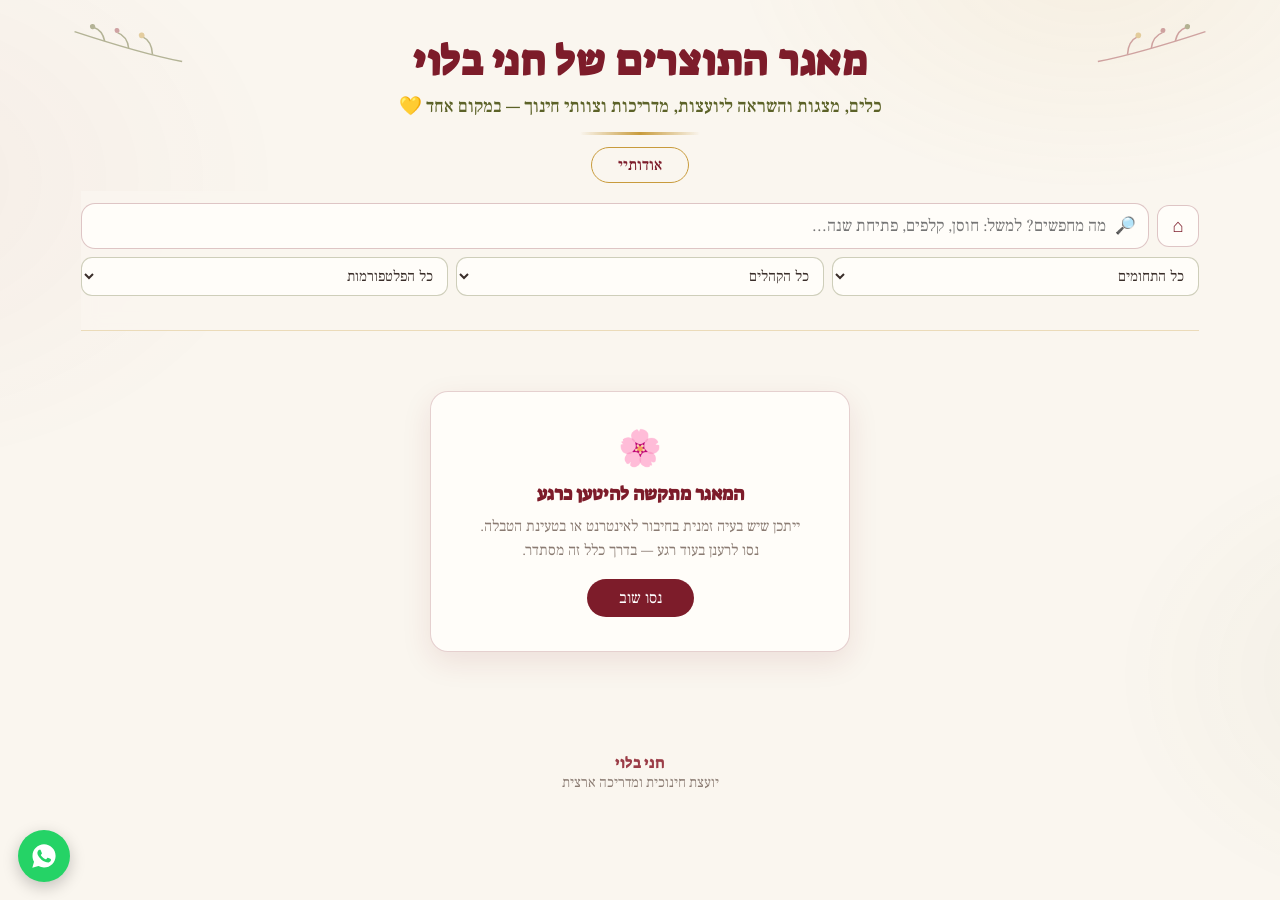
==== index.html @ 7a310639 "Rename index (11).html to index.html" ====
<!DOCTYPE html>
<html lang="he" dir="rtl">
<head>
<meta charset="UTF-8">
<meta name="viewport" content="width=device-width, initial-scale=1.0">
<title>מאגר התוצרים של חני בלוי</title>
<link rel="icon" type="image/png" href="logo.png">
<link rel="preconnect" href="https://fonts.googleapis.com">
<link href="https://fonts.googleapis.com/css2?family=Frank+Ruhl+Libre:wght@300;400;500;700&family=Suez+One&display=swap" rel="stylesheet">
<style>
:root{
  --bordo:#7D1C2A; --bordo-soft:#9B3D47; --gold:#C89B3C; --olive:#5C6228;
  --cream:#FAF6EF; --paper:#FFFDF9; --ink:#3A2E2A; --muted:#8A7B72;
  --shadow:0 10px 30px rgba(125,28,42,.10);
}
*{margin:0;padding:0;box-sizing:border-box}
html{scroll-behavior:smooth}
body{font-family:'Frank Ruhl Libre',serif;background:var(--cream);color:var(--ink);min-height:100vh;overflow-x:hidden}
body::before{content:"";position:fixed;inset:0;pointer-events:none;z-index:0;opacity:.5;
  background:radial-gradient(ellipse 600px 400px at 85% -5%, rgba(200,155,60,.14), transparent 60%),
             radial-gradient(ellipse 700px 500px at -10% 20%, rgba(155,61,71,.10), transparent 60%),
             radial-gradient(ellipse 500px 400px at 110% 75%, rgba(92,98,40,.10), transparent 60%)}
.wrap{position:relative;z-index:1;max-width:1150px;margin:0 auto;padding:0 16px}

/* ======= כותרת עליונה ======= */
header{text-align:center;padding:26px 12px 8px;position:relative}
.branch{position:absolute;opacity:.55;width:110px;pointer-events:none}
.branch.r{top:12px;right:-8px;transform:rotate(12deg)}
.branch.l{top:12px;left:-8px;transform:scaleX(-1) rotate(12deg)}
header img.logo{width:118px;height:118px;object-fit:contain;filter:drop-shadow(0 4px 10px rgba(125,28,42,.18));animation:pop .8s ease}
@keyframes pop{from{opacity:0;transform:scale(.85)}to{opacity:1;transform:scale(1)}}
h1{font-family:'Suez One',serif;color:var(--bordo);font-size:clamp(1.7rem,5.5vw,2.6rem);margin-top:8px;letter-spacing:.5px}
.tagline{color:var(--olive);font-size:clamp(1rem,3.4vw,1.15rem);margin-top:6px;font-weight:500}
.gold-line{width:120px;height:3px;margin:14px auto 0;border-radius:3px;
  background:linear-gradient(90deg,transparent,var(--gold),transparent)}
.about-btn{margin-top:12px;display:inline-block;background:none;border:1.5px solid var(--gold);color:var(--bordo);
  font-family:inherit;font-size:1rem;font-weight:500;padding:7px 26px;border-radius:30px;cursor:pointer;transition:.25s}
.about-btn:hover{background:var(--gold);color:#fff}

/* ======= סרגל דביק: חיפוש וסינון ======= */
.toolbar{position:sticky;top:0;z-index:50;background:rgba(250,246,239,.92);backdrop-filter:blur(8px);
  padding:12px 0 10px;border-bottom:1px solid rgba(200,155,60,.30)}
.search-row{display:flex;gap:8px;align-items:center}
.home-btn{flex:0 0 auto;width:42px;height:42px;border-radius:12px;border:1.5px solid rgba(125,28,42,.25);
  background:var(--paper);cursor:pointer;font-size:1.15rem;line-height:1;transition:.2s;color:var(--bordo)}
.home-btn:hover{background:var(--bordo);color:#fff}
.search-box{flex:1;position:relative}
.search-box input{width:100%;padding:11px 42px 11px 14px;border:1.5px solid rgba(125,28,42,.25);border-radius:14px;
  font-family:inherit;font-size:1.05rem;background:var(--paper);color:var(--ink);transition:.25s}
.search-box input:focus{outline:none;border-color:var(--gold);box-shadow:0 0 0 3px rgba(200,155,60,.18)}
.search-box .mag{position:absolute;right:13px;top:50%;transform:translateY(-50%);color:var(--gold);font-size:1.05rem;pointer-events:none}
.filters{display:flex;gap:8px;margin-top:8px;overflow-x:auto;padding-bottom:2px;scrollbar-width:none}
.filters::-webkit-scrollbar{display:none}
.filters select{flex:1;min-width:110px;padding:8px 10px;border:1.5px solid rgba(92,98,40,.30);border-radius:11px;
  font-family:inherit;font-size:.92rem;background:var(--paper);color:var(--ink);cursor:pointer}
.filters select:focus{outline:none;border-color:var(--olive)}
.count-line{font-size:.86rem;color:var(--muted);margin-top:7px;min-height:1.1em}
.count-line b{color:var(--bordo)}
.clear-btn{background:none;border:none;color:var(--bordo);font-family:inherit;font-size:.86rem;cursor:pointer;text-decoration:underline;margin-inline-start:8px}

/* ======= אשכולות וכרטיסים ======= */
.cluster{margin:30px 0 6px}
.cluster-head{display:flex;align-items:center;gap:10px;margin-bottom:14px}
.cluster-icon{width:44px;height:44px;border-radius:50%;display:flex;align-items:center;justify-content:center;
  font-size:1.35rem;background:radial-gradient(circle at 30% 30%, #fff, rgba(200,155,60,.25));
  border:1.5px solid rgba(200,155,60,.5);box-shadow:0 3px 8px rgba(125,28,42,.10)}
.cluster-head h2{font-family:'Suez One',serif;color:var(--bordo);font-size:clamp(1.2rem,4vw,1.5rem);font-weight:400}
.cluster-head .n{color:var(--muted);font-size:.9rem;font-family:'Frank Ruhl Libre',serif;margin-top:4px}
.cluster-head::after{content:"";flex:1;height:1.5px;background:linear-gradient(90deg,rgba(200,155,60,.5),transparent);margin-inline-start:6px}
.grid{display:grid;grid-template-columns:repeat(auto-fill,minmax(158px,1fr));gap:12px}
@media(min-width:700px){.grid{grid-template-columns:repeat(auto-fill,minmax(210px,1fr));gap:16px}}
.card{background:var(--paper);border-radius:16px;overflow:hidden;cursor:pointer;border:1px solid rgba(125,28,42,.09);
  box-shadow:0 3px 12px rgba(58,46,42,.07);transition:transform .22s, box-shadow .22s;display:flex;flex-direction:column;
  animation:rise .5s ease backwards}
@keyframes rise{from{opacity:0;transform:translateY(12px)}to{opacity:1;transform:none}}
.card:hover{transform:translateY(-4px);box-shadow:var(--shadow)}
.thumb{aspect-ratio:16/10;width:100%;background:#eee;position:relative;overflow:hidden}
.thumb img{width:100%;height:100%;object-fit:cover;display:block}
.thumb .fb{position:absolute;inset:0;display:flex;flex-direction:column;align-items:center;justify-content:center;gap:6px;color:#fff;padding:10px;text-align:center}
.thumb .fb .fi{font-size:1.7rem;filter:drop-shadow(0 2px 3px rgba(0,0,0,.2))}
.thumb .fb .ft{font-family:'Suez One',serif;font-size:.9rem;line-height:1.25;text-shadow:0 1px 3px rgba(0,0,0,.25)}
.card-body{padding:10px 12px 12px;display:flex;flex-direction:column;gap:5px;flex:1}
.card-title{font-weight:700;font-size:.98rem;line-height:1.3;color:var(--ink);display:-webkit-box;-webkit-line-clamp:2;-webkit-box-orient:vertical;overflow:hidden}
.chips{display:flex;flex-wrap:wrap;gap:5px;margin-top:auto}
.chip{font-size:.72rem;padding:2.5px 9px;border-radius:20px;background:rgba(92,98,40,.10);color:var(--olive);font-weight:500}
.chip.b{background:rgba(125,28,42,.08);color:var(--bordo)}
.show-more{display:block;margin:14px auto 0;background:none;border:1.5px solid var(--olive);color:var(--olive);
  font-family:inherit;font-size:.95rem;font-weight:500;padding:8px 30px;border-radius:30px;cursor:pointer;transition:.25s}
.show-more:hover{background:var(--olive);color:#fff}

/* ======= מסכי מצב ======= */
.state{text-align:center;padding:70px 20px;color:var(--muted)}
.spinner{width:46px;height:46px;border:4px solid rgba(200,155,60,.25);border-top-color:var(--bordo);border-radius:50%;
  margin:0 auto 18px;animation:spin 1s linear infinite}
@keyframes spin{to{transform:rotate(360deg)}}
.err-box{max-width:420px;margin:60px auto;background:var(--paper);border:1.5px solid rgba(125,28,42,.2);border-radius:18px;
  padding:34px 26px;text-align:center;box-shadow:var(--shadow)}
.err-box .e{font-size:2.2rem;margin-bottom:10px}
.err-box h3{font-family:'Suez One',serif;color:var(--bordo);margin-bottom:8px}
.err-box p{color:var(--muted);line-height:1.6;font-size:.95rem}
.err-box button{margin-top:16px;background:var(--bordo);color:#fff;border:none;font-family:inherit;font-size:1rem;
  padding:9px 32px;border-radius:30px;cursor:pointer}

/* ======= חלונית תוצר ======= */
.overlay{position:fixed;inset:0;background:rgba(58,46,42,.55);backdrop-filter:blur(3px);z-index:100;
  display:none;align-items:flex-end;justify-content:center}
@media(min-width:640px){.overlay{align-items:center;padding:24px}}
.overlay.open{display:flex;animation:fade .25s ease}
@keyframes fade{from{opacity:0}to{opacity:1}}
.modal{background:var(--paper);width:100%;max-width:520px;max-height:92vh;overflow-y:auto;position:relative;
  border-radius:22px 22px 0 0;animation:up .3s ease}
@media(min-width:640px){.modal{border-radius:22px}}
@keyframes up{from{transform:translateY(40px);opacity:.6}to{transform:none;opacity:1}}
.modal .mimg{width:100%;aspect-ratio:16/9;object-fit:cover;display:block;background:#eee}
.modal .mfb{width:100%;aspect-ratio:16/9;display:flex;flex-direction:column;align-items:center;justify-content:center;gap:8px;color:#fff}
.modal .mfb .fi{font-size:2.6rem}.modal .mfb .ft{font-family:'Suez One',serif;font-size:1.2rem;text-shadow:0 1px 3px rgba(0,0,0,.25)}
.mclose{position:absolute;top:10px;left:10px;width:36px;height:36px;border-radius:50%;border:none;cursor:pointer;
  background:rgba(255,253,249,.92);color:var(--bordo);font-size:1.05rem;box-shadow:0 2px 8px rgba(0,0,0,.18);z-index:2}
.mbody{padding:18px 22px 24px}
.mbody h3{font-family:'Suez One',serif;color:var(--bordo);font-size:1.35rem;line-height:1.3}
.mchips{display:flex;flex-wrap:wrap;gap:6px;margin:10px 0}
.mdesc{color:var(--ink);line-height:1.65;font-size:.98rem}
.mdate{color:var(--muted);font-size:.85rem;margin-top:8px}
.open-btn{display:block;width:100%;margin-top:16px;background:linear-gradient(135deg,var(--bordo),var(--bordo-soft));
  color:#fff;text-align:center;text-decoration:none;font-family:inherit;font-size:1.1rem;font-weight:700;
  padding:13px;border-radius:14px;box-shadow:0 5px 14px rgba(125,28,42,.30);transition:.25s}
.open-btn:hover{transform:translateY(-2px);box-shadow:0 8px 18px rgba(125,28,42,.4)}
.mnav{display:flex;justify-content:space-between;margin-top:12px}
.mnav button{background:none;border:1.5px solid rgba(92,98,40,.4);color:var(--olive);font-family:inherit;font-size:.9rem;
  padding:7px 16px;border-radius:24px;cursor:pointer;transition:.2s}
.mnav button:hover:not(:disabled){background:var(--olive);color:#fff}
.mnav button:disabled{opacity:.35;cursor:default}

/* ======= אודות ======= */
.about-modal{max-width:460px}
.about-modal .mbody{text-align:center;padding-top:26px}
.about-modal img{width:104px;margin:0 auto 10px;display:block}
.about-modal p{text-align:right;line-height:1.75;color:var(--ink);font-size:.98rem;margin-top:10px}

/* ======= כפתורים צפים ======= */
.fab{position:fixed;z-index:60;width:52px;height:52px;border-radius:50%;border:none;cursor:pointer;
  display:flex;align-items:center;justify-content:center;box-shadow:0 5px 16px rgba(0,0,0,.22);transition:.25s}
.fab:hover{transform:scale(1.08)}
.wa{bottom:18px;left:18px;background:#25D366}
.wa svg{width:28px;height:28px;fill:#fff}
.top-btn{bottom:18px;right:18px;background:var(--paper);color:var(--bordo);font-size:1.2rem;
  border:1.5px solid rgba(125,28,42,.25);opacity:0;pointer-events:none}
.top-btn.show{opacity:1;pointer-events:auto}

footer{text-align:center;padding:40px 16px 90px;color:var(--muted);font-size:.9rem}
footer .fh{font-family:'Suez One',serif;color:var(--bordo-soft);font-size:1rem}
</style>
</head>
<body>
<div class="wrap">

<header>
  <svg class="branch r" viewBox="0 0 100 60" xmlns="http://www.w3.org/2000/svg"><g fill="none" stroke="#9B3D47" stroke-width="1.4" opacity=".8"><path d="M5 55 Q40 40 95 8"/><path d="M30 43 q-2 -12 6 -18"/><path d="M50 33 q-1 -11 7 -16"/><path d="M70 22 q0 -10 7 -14"/><circle cx="36" cy="24" r="2.6" fill="#C89B3C" stroke="none"/><circle cx="57" cy="15" r="2.2" fill="#9B3D47" stroke="none"/><circle cx="78" cy="7" r="2.4" fill="#5C6228" stroke="none"/></g></svg>
  <svg class="branch l" viewBox="0 0 100 60" xmlns="http://www.w3.org/2000/svg"><g fill="none" stroke="#5C6228" stroke-width="1.4" opacity=".8"><path d="M5 55 Q40 40 95 8"/><path d="M30 43 q-2 -12 6 -18"/><path d="M50 33 q-1 -11 7 -16"/><path d="M70 22 q0 -10 7 -14"/><circle cx="36" cy="24" r="2.6" fill="#C89B3C" stroke="none"/><circle cx="57" cy="15" r="2.2" fill="#9B3D47" stroke="none"/><circle cx="78" cy="7" r="2.4" fill="#5C6228" stroke="none"/></g></svg>
  <img class="logo" src="logo.png" alt="חני בלוי - יועצת ומדריכה" onerror="this.style.display='none'">
  <h1>מאגר התוצרים של חני בלוי</h1>
  <div class="tagline">כלים, מצגות והשראה ליועצות, מדריכות וצוותי חינוך — במקום אחד 💛</div>
  <div class="gold-line"></div>
  <button class="about-btn" onclick="openAbout()">אודותיי</button>
</header>

<div class="toolbar">
  <div class="search-row">
    <button class="home-btn" title="לדף הבית" onclick="goHome()">⌂</button>
    <div class="search-box">
      <input id="q" type="search" placeholder="מה מחפשים? למשל: חוסן, קלפים, פתיחת שנה..." oninput="render()">
      <span class="mag">🔎</span>
    </div>
  </div>
  <div class="filters">
    <select id="fDomain" onchange="render()"><option value="">כל התחומים</option></select>
    <select id="fAud" onchange="render()"><option value="">כל הקהלים</option></select>
    <select id="fPlat" onchange="render()"><option value="">כל הפלטפורמות</option></select>
  </div>
  <div class="count-line" id="countLine"></div>
</div>

<main id="app">
  <div class="state"><div class="spinner"></div>טוען את המאגר...</div>
</main>

<footer>
  <div class="fh">חני בלוי</div>
  יועצת חינוכית ומדריכה ארצית
</footer>
</div>

<!-- חלונית תוצר -->
<div class="overlay" id="prodOverlay" onclick="if(event.target===this)closeModal()">
  <div class="modal" id="prodModal"></div>
</div>

<!-- חלונית אודות -->
<div class="overlay" id="aboutOverlay" onclick="if(event.target===this)closeAbout()">
  <div class="modal about-modal">
    <button class="mclose" onclick="closeAbout()">✕</button>
    <div class="mbody">
      <img src="logo.png" alt="" onerror="this.style.display='none'">
      <h3 style="font-family:'Suez One',serif;color:var(--bordo)">נעים להכיר, אני חני</h3>
      <p>אני חני בלוי, יועצת חינוכית ומדריכה ארצית, ומאחוריי שנים של עבודה עם יועצות, מדריכות, גננות וצוותי חינוך — בשגרה, בחירום ובכל מה שביניהם. אני מאמינה שכלי טוב ברגע הנכון יכול לשנות שיחה, שיעור ולפעמים חיים שלמים.</p>
      <p>המאגר הזה הוא הבית של מאות התוצרים שיצרתי לאורך הדרך: מערכי חוסן, כלים לצל"ח ולשעת חירום, שיעורי כישורי חיים, סדנאות לצוותים, פעילויות לחגים ועוד. הכל פתוח כאן בשבילכן — חפשו, קחו והשתמשו. שיהיה בהצלחה! 💛</p>
      <p style="text-align:center;color:var(--olive);font-weight:700">רוצות להתייעץ? אני כאן — כתבו לי בוואטסאפ 👇</p>
    </div>
  </div>
</div>

<a class="fab wa" href="https://wa.me/972545918770?text=%D7%A9%D7%9C%D7%95%D7%9D%20%D7%97%D7%A0%D7%99%2C%20%D7%94%D7%92%D7%A2%D7%AA%D7%99%20%D7%9E%D7%9E%D7%90%D7%92%D7%A8%20%D7%94%D7%AA%D7%95%D7%A6%D7%A8%D7%99%D7%9D%20%D7%95%D7%90%D7%A9%D7%9E%D7%97%20%D7%9C%D7%94%D7%AA%D7%99%D7%99%D7%A2%D7%A5" target="_blank" rel="noopener" title="וואטסאפ לחני" aria-label="פנייה בוואטסאפ">
  <svg viewBox="0 0 24 24"><path d="M12.04 2c-5.46 0-9.91 4.45-9.91 9.91 0 1.75.46 3.45 1.32 4.95L2 22l5.25-1.38a9.87 9.87 0 0 0 4.79 1.22c5.46 0 9.91-4.45 9.91-9.91S17.5 2 12.04 2zm5.83 14.12c-.25.7-1.44 1.33-1.98 1.38-.53.05-1.03.24-3.46-.72-2.93-1.15-4.79-4.14-4.93-4.33-.14-.19-1.17-1.56-1.17-2.97 0-1.41.74-2.1 1-2.39.26-.29.57-.36.76-.36.19 0 .38 0 .55.01.18.01.41-.07.64.49.25.58.83 2 .9 2.14.07.14.12.31.02.5-.09.19-.14.31-.28.47-.14.17-.3.37-.42.5-.14.14-.29.29-.13.57.17.29.74 1.22 1.59 1.98 1.09.97 2.01 1.27 2.3 1.41.29.14.45.12.62-.07.17-.19.71-.83.9-1.11.19-.29.38-.24.64-.14.26.1 1.66.78 1.94.93.29.14.48.22.55.34.07.12.07.7-.18 1.37z"/></svg>
</a>
<button class="fab top-btn" id="topBtn" onclick="window.scrollTo({top:0,behavior:'smooth'})" title="חזרה למעלה">↑</button>

<script>
/* ============ הגדרות ============ */
var SHEET_URL = "https://docs.google.com/spreadsheets/d/e/2PACX-1vQU8ESqp3BO6UtdHu7amUaPvMHywB0OZU-AcFfqRlo40XolLz3hZ3puUHYkkUryiHcDEEYcGfZtvAso/pub?gid=1755222535&single=true&output=tsv";
var SHOW_PERSONAL = false; /* בדף הציבורי: רק שורות "ציבורי" */
var PREVIEW_COUNT = 4;     /* כמה כרטיסים באשכול לפני "הצג הכל" */

var CLUSTERS = [
 {name:"חוסן, רגש ותקווה",       icon:"🦁", grad:"linear-gradient(135deg,#9B3D47,#C89B3C)", domains:["חוסן ותקווה","פעילויות חוסן לצוות"]},
 {name:"חירום, מוגנות ומניעה",   icon:"🛡️", grad:"linear-gradient(135deg,#7D1C2A,#5C6228)", domains:["צל\"ח, חירום ומשברים","מניעת אובדנות","מוגנות ומניעת פגיעות"]},
 {name:"כישורי חיים ומשפחה",     icon:"🌱", grad:"linear-gradient(135deg,#5C6228,#8A9A3B)", domains:["כישורי חיים","משפחה"]},
 {name:"כלים למקצועניות",        icon:"🧰", grad:"linear-gradient(135deg,#6B4E2E,#C89B3C)", domains:["כלים ליועצות","מדריכות","השתלמויות, מליאות וסדנאות"]},
 {name:"חגים ומועדים",           icon:"🕯️", grad:"linear-gradient(135deg,#B8860B,#7D1C2A)", domains:["חג הפסח","פורים","חנוכה","מועדים ותאריכים נוספים"]},
 {name:"שנת הלימודים",           icon:"🎒", grad:"linear-gradient(135deg,#4E6E8E,#5C6228)", domains:["חזרה ללימודים וסיכום שנה"]},
 {name:"יהדות, רוח ושליחות",     icon:"✨", grad:"linear-gradient(135deg,#8C6D1F,#9B3D47)", domains:["תוכן יהודי-רוחני","בית חב\"ד והקמפיין"]},
 {name:"מיתוג ופרסומים",         icon:"🎨", grad:"linear-gradient(135deg,#9B3D47,#5C6228)", domains:["פרסומים, לוגואים ומיתוג"]}
];
var FALLBACK_CLUSTER = {name:"עוד תוצרים", icon:"📦", grad:"linear-gradient(135deg,#8A7B72,#C89B3C)", domains:[]};

/* ============ מצב ============ */
var products = [];      /* כל התוצרים אחרי סינון חשיפה */
var expanded = {};      /* אילו אשכולות פתוחים */
var currentList = [];   /* הרשימה שמוצגת כרגע (לניווט בחלונית) */
var currentIdx = -1;

/* ============ טעינת הנתונים ============ */
function loadData(){
  document.getElementById('app').innerHTML = '<div class="state"><div class="spinner"></div>טוען את המאגר...</div>';
  fetch(SHEET_URL, {cache:"no-store"})
    .then(function(r){ if(!r.ok) throw new Error('HTTP '+r.status); return r.text(); })
    .then(function(text){ parseTSV(text); buildFilters(); render(); })
    .catch(function(err){
      document.getElementById('app').innerHTML =
        '<div class="err-box"><div class="e">🌸</div><h3>המאגר מתקשה להיטען כרגע</h3>' +
        '<p>ייתכן שיש בעיה זמנית בחיבור לאינטרנט או בטעינת הטבלה.<br>נסו לרענן בעוד רגע — בדרך כלל זה מסתדר.</p>' +
        '<button onclick="loadData()">נסו שוב</button></div>';
    });
}

function parseTSV(text){
  var lines = text.split(/\r?\n/);
  products = [];
  for(var i=1;i<lines.length;i++){
    if(!lines[i] || !lines[i].trim()) continue;
    var c = lines[i].split('\t');
    var name = (c[0]||'').trim();
    var link = (c[1]||'').trim();
    if(!name || !link) continue;
    var vis = (c[6]||'').trim();
    var isPersonal = vis.indexOf('אישי') === 0;
    if(isPersonal && !SHOW_PERSONAL) continue;
    products.push({
      name:name, link:link,
      domain:(c[2]||'').trim() || 'כללי',
      aud:(c[3]||'').trim(),
      plat:(c[4]||'').trim(),
      desc:(c[5]||'').trim(),
      personal:isPersonal,
      date:(c[7]||'').trim(),
      kw:(c[8]||'').trim(),
      img:(c[9]||'').trim(),
      order:i
    });
  }
  /* מיון: מתוארכים לפי החדש ראשון, אחריהם לפי סדר הגיליון */
  products.sort(function(a,b){
    var da = parseDate(a.date), db = parseDate(b.date);
    if(da && db) return db - da;
    if(da) return -1;
    if(db) return 1;
    return a.order - b.order;
  });
}

function parseDate(s){
  if(!s) return null;
  s = s.trim();
  var m = s.match(/^(\d{1,2})[\/\.\-](\d{1,2})[\/\.\-](\d{2,4})$/);
  if(m){ var y=+m[3]; if(y<100)y+=2000; return new Date(y, m[2]-1, m[1]).getTime(); }
  m = s.match(/^(\d{4})-(\d{1,2})-(\d{1,2})$/);
  if(m) return new Date(+m[1], m[2]-1, m[3]).getTime();
  var t = Date.parse(s);
  return isNaN(t) ? null : t;
}

/* ============ חיפוש חכם ============ */
function norm(s){
  return (s||'').toLowerCase()
    .replace(/["'\u05F4\u05F3\u201C\u201D\u2018\u2019]/g,'')  /* גרשיים וגרשים */
    .replace(/[\-–—_\.]/g,' ')
    .replace(/\s+/g,' ').trim();
}
function haystack(p){
  return norm(p.name+' '+p.desc+' '+p.domain+' '+p.aud+' '+p.plat+' '+p.kw);
}
function matches(p, tokens){
  if(!tokens.length) return true;
  var h = haystack(p);
  for(var i=0;i<tokens.length;i++){ if(h.indexOf(tokens[i])===-1) return false; }
  return true;
}

/* ============ מסננים ============ */
function buildFilters(){
  fillSelect('fDomain', uniq(products.map(function(p){return p.domain})));
  fillSelect('fAud',    uniq(products.map(function(p){return p.aud})));
  fillSelect('fPlat',   uniq(products.map(function(p){return p.plat})));
}
function uniq(arr){
  var seen={}, out=[];
  arr.forEach(function(v){ if(v && !seen[v]){seen[v]=1; out.push(v);} });
  return out.sort(function(a,b){return a.localeCompare(b,'he')});
}
function fillSelect(id, vals){
  var sel = document.getElementById(id);
  while(sel.options.length>1) sel.remove(1);
  vals.forEach(function(v){ var o=document.createElement('option'); o.value=v; o.textContent=v; sel.appendChild(o); });
}

function getFiltered(){
  var q = norm(document.getElementById('q').value);
  var tokens = q ? q.split(' ') : [];
  var fd = document.getElementById('fDomain').value;
  var fa = document.getElementById('fAud').value;
  var fp = document.getElementById('fPlat').value;
  return products.filter(function(p){
    if(fd && p.domain!==fd) return false;
    if(fa && p.aud!==fa) return false;
    if(fp && p.plat!==fp) return false;
    return matches(p, tokens);
  });
}

/* ============ תצוגה ============ */
function esc(s){ return (s||'').replace(/&/g,'&amp;').replace(/</g,'&lt;').replace(/>/g,'&gt;').replace(/"/g,'&quot;'); }

function clusterOf(domain){
  for(var i=0;i<CLUSTERS.length;i++){
    if(CLUSTERS[i].domains.indexOf(domain)!==-1) return CLUSTERS[i];
  }
  return FALLBACK_CLUSTER;
}

function cardHTML(p, idx){
  var visual;
  var cl = clusterOf(p.domain);
  if(p.img){
    visual = '<img loading="lazy" src="'+esc(p.img)+'" alt="" onerror="fbCard(this)" data-icon="'+cl.icon+'" data-grad="'+esc(cl.grad)+'" data-title="'+esc(p.name)+'">';
  } else {
    visual = '<div class="fb" style="background:'+cl.grad+'"><span class="fi">'+cl.icon+'</span><span class="ft">'+esc(shortName(p.name))+'</span></div>';
  }
  var chips = '<span class="chip b">'+esc(p.domain)+'</span>';
  if(p.aud) chips += '<span class="chip">'+esc(p.aud)+'</span>';
  return '<div class="card" style="animation-delay:'+((idx%8)*0.04)+'s" onclick="openModal('+p._i+')">' +
    '<div class="thumb">'+visual+'</div>' +
    '<div class="card-body"><div class="card-title">'+esc(p.name)+'</div><div class="chips">'+chips+'</div></div></div>';
}
function shortName(s){ return s.length>34 ? s.slice(0,32)+'…' : s; }
function fbCard(imgEl){
  var d = document.createElement('div');
  d.className='fb'; d.style.background = imgEl.getAttribute('data-grad');
  d.innerHTML = '<span class="fi">'+imgEl.getAttribute('data-icon')+'</span><span class="ft">'+esc(shortName(imgEl.getAttribute('data-title')))+'</span>';
  imgEl.parentNode.appendChild(d); imgEl.remove();
}

function render(){
  var list = getFiltered();
  list.forEach(function(p,i){ p._i = i; });
  currentList = list;
  var app = document.getElementById('app');
  var q = document.getElementById('q').value.trim();
  var filtering = q || document.getElementById('fDomain').value || document.getElementById('fAud').value || document.getElementById('fPlat').value;

  var cl = document.getElementById('countLine');
  if(filtering){
    cl.innerHTML = 'נמצאו <b>'+list.length+'</b> תוצרים <button class="clear-btn" onclick="goHome()">ניקוי חיפוש</button>';
  } else {
    cl.innerHTML = 'במאגר <b>'+list.length+'</b> תוצרים — גללו לפי נושא או חפשו למעלה';
  }

  if(!list.length){
    app.innerHTML = '<div class="state"><div style="font-size:2rem">🔍</div><p style="margin-top:10px">לא נמצאו תוצרים מתאימים.<br>נסו מילה אחרת או נקו את הסינון.</p></div>';
    return;
  }

  if(filtering){
    /* תצוגת תוצאות שטוחה */
    var h = '<div class="cluster"><div class="grid">';
    list.forEach(function(p,i){ h += cardHTML(p,i); });
    h += '</div></div>';
    app.innerHTML = h;
    return;
  }

  /* תצוגת אשכולות */
  var groups = [];
  CLUSTERS.concat([FALLBACK_CLUSTER]).forEach(function(c){
    var items = list.filter(function(p){ return clusterOf(p.domain)===c; });
    if(items.length) groups.push({c:c, items:items});
  });
  var h = '';
  groups.forEach(function(g){
    var open = expanded[g.c.name];
    var shown = open ? g.items : g.items.slice(0, PREVIEW_COUNT);
    h += '<section class="cluster"><div class="cluster-head">' +
         '<div class="cluster-icon">'+g.c.icon+'</div>' +
         '<h2>'+esc(g.c.name)+'</h2><span class="n">('+g.items.length+')</span></div>' +
         '<div class="grid">';
    shown.forEach(function(p,i){ h += cardHTML(p,i); });
    h += '</div>';
    if(g.items.length > PREVIEW_COUNT){
      h += '<button class="show-more" onclick="toggleCluster(\''+esc(g.c.name)+'\')">' +
           (open ? 'הצגה מצומצמת ▲' : 'הצגת כל ' + g.items.length + ' התוצרים ▼') + '</button>';
    }
    h += '</section>';
  });
  app.innerHTML = h;
}

function toggleCluster(name){ expanded[name] = !expanded[name]; render(); }

function goHome(){
  document.getElementById('q').value='';
  document.getElementById('fDomain').value='';
  document.getElementById('fAud').value='';
  document.getElementById('fPlat').value='';
  expanded = {};
  render();
  window.scrollTo({top:0,behavior:'smooth'});
}

/* ============ חלונית תוצר ============ */
function openModal(i){
  currentIdx = i;
  var p = currentList[i];
  if(!p) return;
  var cl = clusterOf(p.domain);
  var visual = p.img
    ? '<img class="mimg" src="'+esc(p.img)+'" alt="" onerror="this.outerHTML=fbModal(\''+cl.icon+'\',\''+esc(cl.grad)+'\')">'
    : fbModal(cl.icon, cl.grad);
  var chips = '<span class="chip b">'+esc(p.domain)+'</span>';
  if(p.aud) chips += '<span class="chip">'+esc(p.aud)+'</span>';
  if(p.plat) chips += '<span class="chip">'+esc(p.plat)+'</span>';
  var html = '<button class="mclose" onclick="closeModal()">✕</button>' + visual +
    '<div class="mbody"><h3>'+esc(p.name)+'</h3>' +
    '<div class="mchips">'+chips+'</div>' +
    (p.desc ? '<p class="mdesc">'+esc(p.desc)+'</p>' : '') +
    (p.date ? '<p class="mdate">📅 '+esc(p.date)+'</p>' : '') +
    '<a class="open-btn" href="'+esc(p.link)+'" target="_blank" rel="noopener">פתיחת התוצר ←</a>' +
    '<div class="mnav">' +
    '<button onclick="navModal(1)" '+(i>=currentList.length-1?'disabled':'')+'>→ הבא</button>' +
    '<button onclick="navModal(-1)" '+(i<=0?'disabled':'')+'>הקודם ←</button>' +
    '</div></div>';
  document.getElementById('prodModal').innerHTML = html;
  document.getElementById('prodOverlay').classList.add('open');
  document.body.style.overflow='hidden';
}
function fbModal(icon, grad){
  return '<div class="mfb" style="background:'+grad+'"><span class="fi">'+icon+'</span><span class="ft">מאגר התוצרים</span></div>';
}
function navModal(dir){
  var n = currentIdx + dir;
  if(n>=0 && n<currentList.length) openModal(n);
}
function closeModal(){
  document.getElementById('prodOverlay').classList.remove('open');
  document.body.style.overflow='';
}
function openAbout(){ document.getElementById('aboutOverlay').classList.add('open'); document.body.style.overflow='hidden'; }
function closeAbout(){ document.getElementById('aboutOverlay').classList.remove('open'); document.body.style.overflow=''; }

document.addEventListener('keydown', function(e){
  if(document.getElementById('prodOverlay').classList.contains('open')){
    if(e.key==='Escape') closeModal();
    if(e.key==='ArrowRight') navModal(1);
    if(e.key==='ArrowLeft') navModal(-1);
  } else if(document.getElementById('aboutOverlay').classList.contains('open')){
    if(e.key==='Escape') closeAbout();
  }
});
window.addEventListener('scroll', function(){
  document.getElementById('topBtn').classList.toggle('show', window.scrollY > 500);
});

loadData();
</script>
</body>
</html>
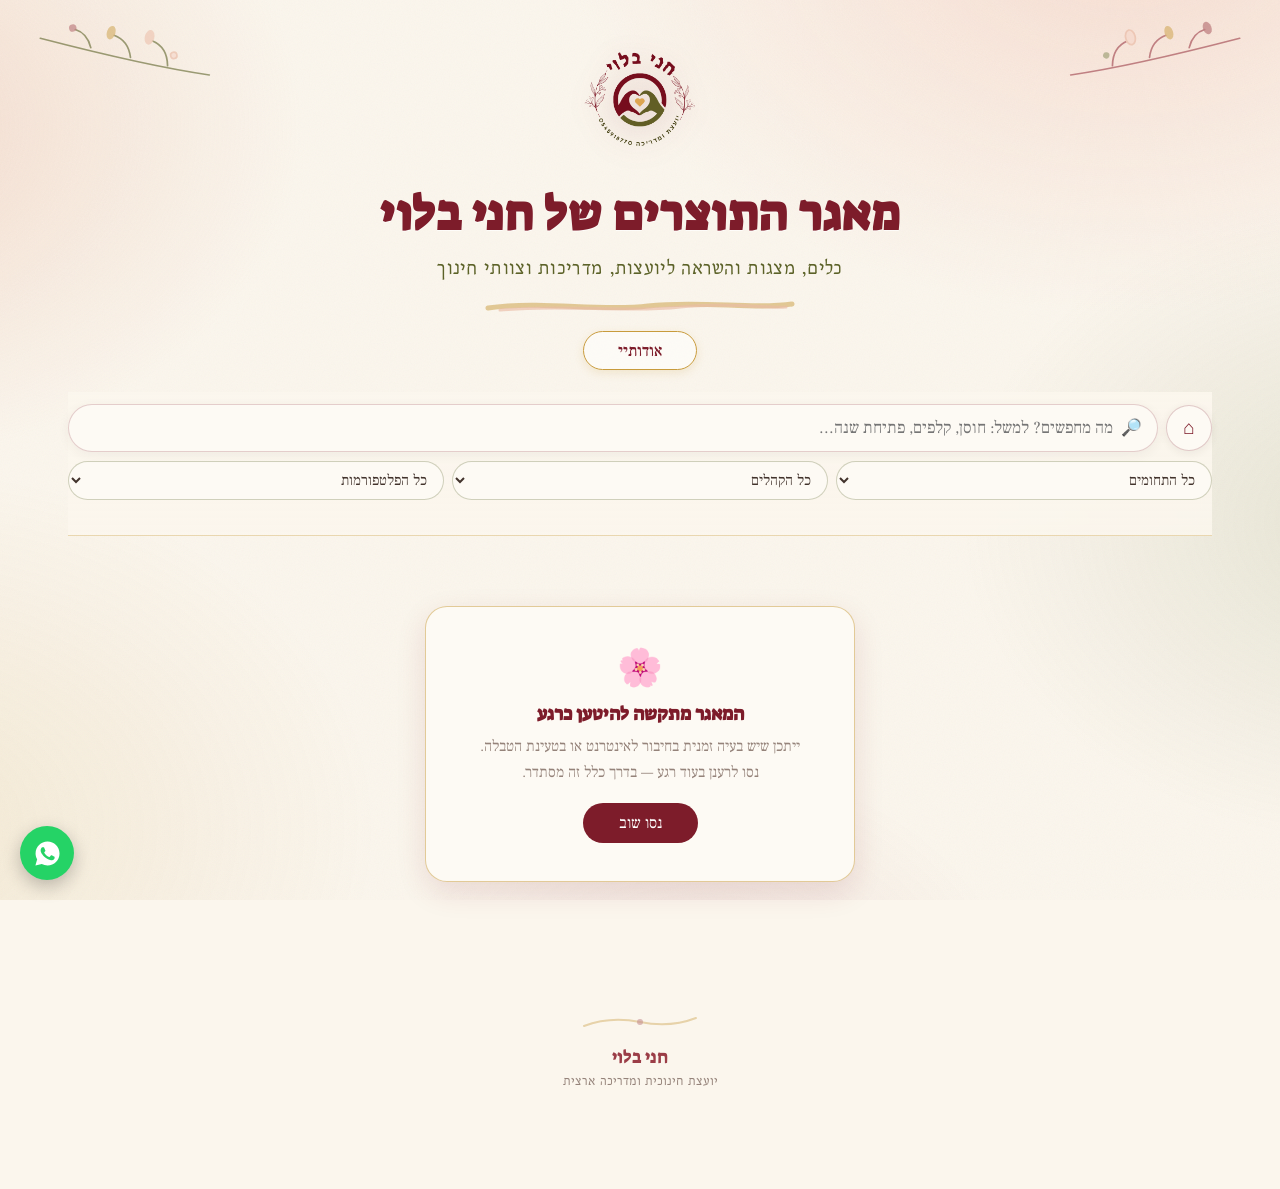
==== commit 67232c3b: "Add files via upload לוגו עדכני וטבלה עדכנית" ====
--- a/index.html
+++ b/index.html
@@ -6,162 +6,188 @@
 <title>מאגר התוצרים של חני בלוי</title>
 <link rel="icon" type="image/png" href="logo.png">
 <link rel="preconnect" href="https://fonts.googleapis.com">
-<link href="https://fonts.googleapis.com/css2?family=Frank+Ruhl+Libre:wght@300;400;500;700&family=Suez+One&display=swap" rel="stylesheet">
+<link href="https://fonts.googleapis.com/css2?family=Frank+Ruhl+Libre:wght@300;400;500;700&family=Suez+One&family=Bellefair&display=swap" rel="stylesheet">
 <style>
 :root{
-  --bordo:#7D1C2A; --bordo-soft:#9B3D47; --gold:#C89B3C; --olive:#5C6228;
-  --cream:#FAF6EF; --paper:#FFFDF9; --ink:#3A2E2A; --muted:#8A7B72;
-  --shadow:0 10px 30px rgba(125,28,42,.10);
+  --bordo:#7D1C2A; --bordo-soft:#9B3D47; --gold:#C89B3C; --gold-soft:#E0BC72;
+  --olive:#5C6228; --olive-soft:#7A8450;
+  --peach:#F5D5C8; --peach-deep:#E8B59E;
+  --paper:#FDFAF4; --cream:#FBF6ED; --ink:#42332C; --muted:#95837A;
 }
 *{margin:0;padding:0;box-sizing:border-box}
 html{scroll-behavior:smooth}
 body{font-family:'Frank Ruhl Libre',serif;background:var(--cream);color:var(--ink);min-height:100vh;overflow-x:hidden}
-body::before{content:"";position:fixed;inset:0;pointer-events:none;z-index:0;opacity:.5;
-  background:radial-gradient(ellipse 600px 400px at 85% -5%, rgba(200,155,60,.14), transparent 60%),
-             radial-gradient(ellipse 700px 500px at -10% 20%, rgba(155,61,71,.10), transparent 60%),
-             radial-gradient(ellipse 500px 400px at 110% 75%, rgba(92,98,40,.10), transparent 60%)}
-.wrap{position:relative;z-index:1;max-width:1150px;margin:0 auto;padding:0 16px}
-
-/* ======= כותרת עליונה ======= */
-header{text-align:center;padding:26px 12px 8px;position:relative}
-.branch{position:absolute;opacity:.55;width:110px;pointer-events:none}
-.branch.r{top:12px;right:-8px;transform:rotate(12deg)}
-.branch.l{top:12px;left:-8px;transform:scaleX(-1) rotate(12deg)}
-header img.logo{width:118px;height:118px;object-fit:contain;filter:drop-shadow(0 4px 10px rgba(125,28,42,.18));animation:pop .8s ease}
-@keyframes pop{from{opacity:0;transform:scale(.85)}to{opacity:1;transform:scale(1)}}
-h1{font-family:'Suez One',serif;color:var(--bordo);font-size:clamp(1.7rem,5.5vw,2.6rem);margin-top:8px;letter-spacing:.5px}
-.tagline{color:var(--olive);font-size:clamp(1rem,3.4vw,1.15rem);margin-top:6px;font-weight:500}
-.gold-line{width:120px;height:3px;margin:14px auto 0;border-radius:3px;
-  background:linear-gradient(90deg,transparent,var(--gold),transparent)}
-.about-btn{margin-top:12px;display:inline-block;background:none;border:1.5px solid var(--gold);color:var(--bordo);
-  font-family:inherit;font-size:1rem;font-weight:500;padding:7px 26px;border-radius:30px;cursor:pointer;transition:.25s}
-.about-btn:hover{background:var(--gold);color:#fff}
-
-/* ======= סרגל דביק: חיפוש וסינון ======= */
-.toolbar{position:sticky;top:0;z-index:50;background:rgba(250,246,239,.92);backdrop-filter:blur(8px);
-  padding:12px 0 10px;border-bottom:1px solid rgba(200,155,60,.30)}
+
+/* ===== רקע אקוורל שכבתי ===== */
+.wash{position:fixed;inset:0;z-index:0;pointer-events:none}
+.wash::before{content:"";position:absolute;inset:0;
+  background:
+    radial-gradient(ellipse 900px 620px at 88% -8%,  rgba(245,213,200,.75), rgba(245,213,200,0) 62%),
+    radial-gradient(ellipse 760px 560px at -12% 14%, rgba(232,181,158,.42), rgba(232,181,158,0) 60%),
+    radial-gradient(ellipse 680px 520px at 108% 58%, rgba(122,132,80,.16),  rgba(122,132,80,0) 62%),
+    radial-gradient(ellipse 800px 600px at -8% 92%,  rgba(200,155,60,.14),  rgba(200,155,60,0) 60%),
+    radial-gradient(ellipse 500px 420px at 55% 115%, rgba(155,61,71,.10),   rgba(155,61,71,0) 65%)}
+.wash::after{content:"";position:absolute;inset:0;opacity:.05;mix-blend-mode:multiply;
+  background-image:url("data:image/svg+xml,%3Csvg xmlns='http://www.w3.org/2000/svg' width='140' height='140'%3E%3Cfilter id='n'%3E%3CfeTurbulence type='fractalNoise' baseFrequency='.85' numOctaves='2'/%3E%3C/filter%3E%3Crect width='140' height='140' filter='url(%23n)' opacity='.9'/%3E%3C/svg%3E")}
+.wrap{position:relative;z-index:1;max-width:1180px;margin:0 auto;padding:0 18px}
+
+/* ===== כותרת עליונה ===== */
+header{text-align:center;padding:34px 12px 22px;position:relative}
+.branch{position:absolute;opacity:.7;pointer-events:none;animation:sway 7s ease-in-out infinite alternate}
+.branch.r{width:170px;top:6px;right:-30px;transform:rotate(14deg)}
+.branch.l{width:170px;top:6px;left:-30px;transform:scaleX(-1) rotate(14deg);animation-delay:1.6s}
+@keyframes sway{from{transform:rotate(12deg)}to{transform:rotate(17deg)}}
+.branch.l{animation-name:swayL}
+@keyframes swayL{from{transform:scaleX(-1) rotate(12deg)}to{transform:scaleX(-1) rotate(17deg)}}
+header img.logo{width:132px;height:132px;object-fit:contain;filter:drop-shadow(0 6px 14px rgba(125,28,42,.20));animation:pop 1s cubic-bezier(.2,1.4,.4,1)}
+@keyframes pop{from{opacity:0;transform:scale(.8) translateY(8px)}to{opacity:1;transform:none}}
+h1{font-family:'Suez One',serif;color:var(--bordo);font-size:clamp(1.85rem,6vw,3rem);margin-top:12px;letter-spacing:.5px;
+  text-shadow:0 1px 0 rgba(255,255,255,.7)}
+.tagline{font-family:'Bellefair',serif;color:var(--olive);font-size:clamp(1.15rem,4vw,1.5rem);margin-top:8px;letter-spacing:.3px}
+.hero-brush{width:min(320px,70vw);margin:14px auto 4px;display:block;opacity:.9}
+.about-btn{margin-top:10px;display:inline-block;background:rgba(255,255,255,.55);border:1.5px solid var(--gold);color:var(--bordo);
+  font-family:inherit;font-size:1.02rem;font-weight:500;padding:8px 34px;border-radius:40px;cursor:pointer;transition:.3s;
+  box-shadow:0 3px 10px rgba(200,155,60,.18)}
+.about-btn:hover{background:var(--gold);color:#fff;transform:translateY(-2px)}
+
+/* ===== סרגל חיפוש דביק ===== */
+.toolbar{position:sticky;top:0;z-index:50;background:linear-gradient(rgba(251,246,237,.96),rgba(251,246,237,.88));
+  backdrop-filter:blur(10px);padding:12px 0 10px;border-bottom:1px solid rgba(200,155,60,.35)}
 .search-row{display:flex;gap:8px;align-items:center}
-.home-btn{flex:0 0 auto;width:42px;height:42px;border-radius:12px;border:1.5px solid rgba(125,28,42,.25);
-  background:var(--paper);cursor:pointer;font-size:1.15rem;line-height:1;transition:.2s;color:var(--bordo)}
-.home-btn:hover{background:var(--bordo);color:#fff}
+.home-btn{flex:0 0 auto;width:46px;height:46px;border-radius:50%;border:1.5px solid rgba(125,28,42,.22);
+  background:var(--paper);cursor:pointer;font-size:1.2rem;line-height:1;transition:.25s;color:var(--bordo);
+  box-shadow:0 2px 8px rgba(66,51,44,.08)}
+.home-btn:hover{background:var(--bordo);color:#fff;transform:rotate(-8deg)}
 .search-box{flex:1;position:relative}
-.search-box input{width:100%;padding:11px 42px 11px 14px;border:1.5px solid rgba(125,28,42,.25);border-radius:14px;
-  font-family:inherit;font-size:1.05rem;background:var(--paper);color:var(--ink);transition:.25s}
-.search-box input:focus{outline:none;border-color:var(--gold);box-shadow:0 0 0 3px rgba(200,155,60,.18)}
-.search-box .mag{position:absolute;right:13px;top:50%;transform:translateY(-50%);color:var(--gold);font-size:1.05rem;pointer-events:none}
-.filters{display:flex;gap:8px;margin-top:8px;overflow-x:auto;padding-bottom:2px;scrollbar-width:none}
+.search-box input{width:100%;padding:12px 44px 12px 16px;border:1.5px solid rgba(125,28,42,.20);border-radius:40px;
+  font-family:inherit;font-size:1.05rem;background:var(--paper);color:var(--ink);transition:.3s;
+  box-shadow:0 3px 12px rgba(66,51,44,.06)}
+.search-box input:focus{outline:none;border-color:var(--gold);box-shadow:0 0 0 4px rgba(200,155,60,.18)}
+.search-box .mag{position:absolute;right:16px;top:50%;transform:translateY(-50%);color:var(--gold);font-size:1.05rem;pointer-events:none}
+.filters{display:flex;gap:8px;margin-top:9px;overflow-x:auto;padding-bottom:2px;scrollbar-width:none}
 .filters::-webkit-scrollbar{display:none}
-.filters select{flex:1;min-width:110px;padding:8px 10px;border:1.5px solid rgba(92,98,40,.30);border-radius:11px;
-  font-family:inherit;font-size:.92rem;background:var(--paper);color:var(--ink);cursor:pointer}
-.filters select:focus{outline:none;border-color:var(--olive)}
-.count-line{font-size:.86rem;color:var(--muted);margin-top:7px;min-height:1.1em}
+.filters select{flex:1;min-width:112px;padding:8px 12px;border:1.5px solid rgba(92,98,40,.28);border-radius:24px;
+  font-family:inherit;font-size:.92rem;background:var(--paper);color:var(--ink);cursor:pointer;transition:.2s}
+.filters select:focus{outline:none;border-color:var(--olive);box-shadow:0 0 0 3px rgba(92,98,40,.12)}
+.count-line{font-size:.88rem;color:var(--muted);margin-top:8px;min-height:1.1em}
 .count-line b{color:var(--bordo)}
 .clear-btn{background:none;border:none;color:var(--bordo);font-family:inherit;font-size:.86rem;cursor:pointer;text-decoration:underline;margin-inline-start:8px}
 
-/* ======= אשכולות וכרטיסים ======= */
-.cluster{margin:30px 0 6px}
-.cluster-head{display:flex;align-items:center;gap:10px;margin-bottom:14px}
-.cluster-icon{width:44px;height:44px;border-radius:50%;display:flex;align-items:center;justify-content:center;
-  font-size:1.35rem;background:radial-gradient(circle at 30% 30%, #fff, rgba(200,155,60,.25));
-  border:1.5px solid rgba(200,155,60,.5);box-shadow:0 3px 8px rgba(125,28,42,.10)}
-.cluster-head h2{font-family:'Suez One',serif;color:var(--bordo);font-size:clamp(1.2rem,4vw,1.5rem);font-weight:400}
-.cluster-head .n{color:var(--muted);font-size:.9rem;font-family:'Frank Ruhl Libre',serif;margin-top:4px}
-.cluster-head::after{content:"";flex:1;height:1.5px;background:linear-gradient(90deg,rgba(200,155,60,.5),transparent);margin-inline-start:6px}
-.grid{display:grid;grid-template-columns:repeat(auto-fill,minmax(158px,1fr));gap:12px}
-@media(min-width:700px){.grid{grid-template-columns:repeat(auto-fill,minmax(210px,1fr));gap:16px}}
-.card{background:var(--paper);border-radius:16px;overflow:hidden;cursor:pointer;border:1px solid rgba(125,28,42,.09);
-  box-shadow:0 3px 12px rgba(58,46,42,.07);transition:transform .22s, box-shadow .22s;display:flex;flex-direction:column;
-  animation:rise .5s ease backwards}
-@keyframes rise{from{opacity:0;transform:translateY(12px)}to{opacity:1;transform:none}}
-.card:hover{transform:translateY(-4px);box-shadow:var(--shadow)}
-.thumb{aspect-ratio:16/10;width:100%;background:#eee;position:relative;overflow:hidden}
-.thumb img{width:100%;height:100%;object-fit:cover;display:block}
-.thumb .fb{position:absolute;inset:0;display:flex;flex-direction:column;align-items:center;justify-content:center;gap:6px;color:#fff;padding:10px;text-align:center}
-.thumb .fb .fi{font-size:1.7rem;filter:drop-shadow(0 2px 3px rgba(0,0,0,.2))}
-.thumb .fb .ft{font-family:'Suez One',serif;font-size:.9rem;line-height:1.25;text-shadow:0 1px 3px rgba(0,0,0,.25)}
-.card-body{padding:10px 12px 12px;display:flex;flex-direction:column;gap:5px;flex:1}
-.card-title{font-weight:700;font-size:.98rem;line-height:1.3;color:var(--ink);display:-webkit-box;-webkit-line-clamp:2;-webkit-box-orient:vertical;overflow:hidden}
+/* ===== אשכולות ===== */
+.cluster{margin:42px 0 8px}
+.cluster-head{position:relative;display:flex;align-items:center;gap:14px;margin-bottom:20px;padding:6px 0}
+.cluster-blob{position:absolute;right:-14px;top:50%;transform:translateY(-50%);width:min(340px,82%);height:64px;
+  opacity:.32;filter:blur(1px);border-radius:48% 52% 55% 45% / 60% 45% 55% 40%;z-index:-1}
+.cluster-icon{flex:0 0 auto;width:52px;height:52px;border-radius:46% 54% 52% 48%/52% 46% 54% 48%;
+  display:flex;align-items:center;justify-content:center;font-size:1.5rem;background:var(--paper);
+  border:1.5px solid rgba(200,155,60,.55);box-shadow:0 4px 10px rgba(125,28,42,.12)}
+.cluster-head h2{font-family:'Suez One',serif;color:var(--bordo);font-size:clamp(1.3rem,4.4vw,1.7rem);font-weight:400}
+.cluster-head .n{font-family:'Bellefair',serif;color:var(--olive);font-size:1.02rem;margin-top:6px}
+
+/* ===== רשת כרטיסים ===== */
+.grid{display:grid;grid-template-columns:repeat(auto-fill,minmax(164px,1fr));gap:14px}
+@media(min-width:700px){.grid{grid-template-columns:repeat(auto-fill,minmax(224px,1fr));gap:20px}}
+.card{background:var(--paper);border-radius:18px;overflow:hidden;cursor:pointer;position:relative;
+  border:1px solid rgba(200,155,60,.28);box-shadow:0 4px 14px rgba(66,51,44,.09);
+  transition:transform .28s cubic-bezier(.2,.9,.3,1.3), box-shadow .28s;display:flex;flex-direction:column;
+  animation:rise .55s ease backwards}
+.grid .card:nth-child(3n+1){transform:rotate(-.5deg)}
+.grid .card:nth-child(3n+2){transform:rotate(.4deg)}
+@keyframes rise{from{opacity:0;transform:translateY(16px)}to{opacity:1}}
+.card:hover{transform:translateY(-6px) rotate(0deg) !important;box-shadow:0 14px 30px rgba(125,28,42,.16)}
+.thumb{aspect-ratio:16/10;width:100%;position:relative;overflow:hidden;background:linear-gradient(135deg,#F0E4D4,#E6D5C0)}
+.thumb img{width:100%;height:100%;object-fit:cover;object-position:top;display:block;transition:transform .5s}
+.card:hover .thumb img{transform:scale(1.05)}
+.thumb .fb{position:absolute;inset:0;display:flex;flex-direction:column;align-items:center;justify-content:center;gap:8px;padding:12px;text-align:center}
+.thumb .fb .fi{font-size:2rem;filter:drop-shadow(0 2px 4px rgba(66,51,44,.25))}
+.thumb .fb .ft{font-family:'Suez One',serif;font-size:.95rem;line-height:1.3;color:#fff;text-shadow:0 1px 4px rgba(66,51,44,.45)}
+.thumb .fb svg.deco{position:absolute;bottom:-8px;left:-8px;width:80px;opacity:.5}
+.card-body{padding:11px 13px 13px;display:flex;flex-direction:column;gap:6px;flex:1}
+.card-title{font-weight:700;font-size:1rem;line-height:1.32;color:var(--ink);display:-webkit-box;-webkit-line-clamp:2;-webkit-box-orient:vertical;overflow:hidden}
 .chips{display:flex;flex-wrap:wrap;gap:5px;margin-top:auto}
-.chip{font-size:.72rem;padding:2.5px 9px;border-radius:20px;background:rgba(92,98,40,.10);color:var(--olive);font-weight:500}
-.chip.b{background:rgba(125,28,42,.08);color:var(--bordo)}
-.show-more{display:block;margin:14px auto 0;background:none;border:1.5px solid var(--olive);color:var(--olive);
-  font-family:inherit;font-size:.95rem;font-weight:500;padding:8px 30px;border-radius:30px;cursor:pointer;transition:.25s}
-.show-more:hover{background:var(--olive);color:#fff}
-
-/* ======= מסכי מצב ======= */
-.state{text-align:center;padding:70px 20px;color:var(--muted)}
-.spinner{width:46px;height:46px;border:4px solid rgba(200,155,60,.25);border-top-color:var(--bordo);border-radius:50%;
+.chip{font-size:.72rem;padding:3px 10px;border-radius:20px;background:rgba(122,132,80,.13);color:var(--olive);font-weight:500}
+.chip.b{background:rgba(155,61,71,.10);color:var(--bordo)}
+.show-more{display:block;margin:18px auto 0;background:rgba(255,255,255,.6);border:1.5px solid var(--olive-soft);color:var(--olive);
+  font-family:inherit;font-size:.96rem;font-weight:500;padding:9px 34px;border-radius:40px;cursor:pointer;transition:.3s}
+.show-more:hover{background:var(--olive);color:#fff;transform:translateY(-2px)}
+
+/* ===== מצבי מסך ===== */
+.state{text-align:center;padding:80px 20px;color:var(--muted)}
+.spinner{width:50px;height:50px;border:4px solid rgba(200,155,60,.25);border-top-color:var(--bordo);border-radius:50%;
   margin:0 auto 18px;animation:spin 1s linear infinite}
 @keyframes spin{to{transform:rotate(360deg)}}
-.err-box{max-width:420px;margin:60px auto;background:var(--paper);border:1.5px solid rgba(125,28,42,.2);border-radius:18px;
-  padding:34px 26px;text-align:center;box-shadow:var(--shadow)}
-.err-box .e{font-size:2.2rem;margin-bottom:10px}
+.err-box{max-width:430px;margin:70px auto;background:var(--paper);border:1.5px solid rgba(200,155,60,.5);border-radius:22px;
+  padding:38px 28px;text-align:center;box-shadow:0 10px 30px rgba(125,28,42,.12)}
+.err-box .e{font-size:2.3rem;margin-bottom:10px}
 .err-box h3{font-family:'Suez One',serif;color:var(--bordo);margin-bottom:8px}
-.err-box p{color:var(--muted);line-height:1.6;font-size:.95rem}
-.err-box button{margin-top:16px;background:var(--bordo);color:#fff;border:none;font-family:inherit;font-size:1rem;
-  padding:9px 32px;border-radius:30px;cursor:pointer}
-
-/* ======= חלונית תוצר ======= */
-.overlay{position:fixed;inset:0;background:rgba(58,46,42,.55);backdrop-filter:blur(3px);z-index:100;
+.err-box p{color:var(--muted);line-height:1.65;font-size:.95rem}
+.err-box button{margin-top:18px;background:var(--bordo);color:#fff;border:none;font-family:inherit;font-size:1rem;
+  padding:10px 36px;border-radius:40px;cursor:pointer}
+
+/* ===== חלונית תוצר ===== */
+.overlay{position:fixed;inset:0;background:rgba(66,51,44,.55);backdrop-filter:blur(4px);z-index:100;
   display:none;align-items:flex-end;justify-content:center}
-@media(min-width:640px){.overlay{align-items:center;padding:24px}}
+@media(min-width:640px){.overlay{align-items:center;padding:26px}}
 .overlay.open{display:flex;animation:fade .25s ease}
 @keyframes fade{from{opacity:0}to{opacity:1}}
-.modal{background:var(--paper);width:100%;max-width:520px;max-height:92vh;overflow-y:auto;position:relative;
-  border-radius:22px 22px 0 0;animation:up .3s ease}
-@media(min-width:640px){.modal{border-radius:22px}}
-@keyframes up{from{transform:translateY(40px);opacity:.6}to{transform:none;opacity:1}}
-.modal .mimg{width:100%;aspect-ratio:16/9;object-fit:cover;display:block;background:#eee}
-.modal .mfb{width:100%;aspect-ratio:16/9;display:flex;flex-direction:column;align-items:center;justify-content:center;gap:8px;color:#fff}
-.modal .mfb .fi{font-size:2.6rem}.modal .mfb .ft{font-family:'Suez One',serif;font-size:1.2rem;text-shadow:0 1px 3px rgba(0,0,0,.25)}
-.mclose{position:absolute;top:10px;left:10px;width:36px;height:36px;border-radius:50%;border:none;cursor:pointer;
-  background:rgba(255,253,249,.92);color:var(--bordo);font-size:1.05rem;box-shadow:0 2px 8px rgba(0,0,0,.18);z-index:2}
-.mbody{padding:18px 22px 24px}
-.mbody h3{font-family:'Suez One',serif;color:var(--bordo);font-size:1.35rem;line-height:1.3}
-.mchips{display:flex;flex-wrap:wrap;gap:6px;margin:10px 0}
-.mdesc{color:var(--ink);line-height:1.65;font-size:.98rem}
-.mdate{color:var(--muted);font-size:.85rem;margin-top:8px}
-.open-btn{display:block;width:100%;margin-top:16px;background:linear-gradient(135deg,var(--bordo),var(--bordo-soft));
-  color:#fff;text-align:center;text-decoration:none;font-family:inherit;font-size:1.1rem;font-weight:700;
-  padding:13px;border-radius:14px;box-shadow:0 5px 14px rgba(125,28,42,.30);transition:.25s}
-.open-btn:hover{transform:translateY(-2px);box-shadow:0 8px 18px rgba(125,28,42,.4)}
-.mnav{display:flex;justify-content:space-between;margin-top:12px}
-.mnav button{background:none;border:1.5px solid rgba(92,98,40,.4);color:var(--olive);font-family:inherit;font-size:.9rem;
-  padding:7px 16px;border-radius:24px;cursor:pointer;transition:.2s}
+.modal{background:var(--paper);width:100%;max-width:540px;max-height:92vh;overflow-y:auto;position:relative;
+  border-radius:24px 24px 0 0;animation:up .35s cubic-bezier(.2,.9,.3,1.1)}
+@media(min-width:640px){.modal{border-radius:24px}}
+@keyframes up{from{transform:translateY(46px);opacity:.5}to{transform:none;opacity:1}}
+.modal .mimg{width:100%;aspect-ratio:16/9;object-fit:cover;object-position:top;display:block;background:linear-gradient(135deg,#F0E4D4,#E6D5C0)}
+.modal .mfb{width:100%;aspect-ratio:16/9;display:flex;flex-direction:column;align-items:center;justify-content:center;gap:8px}
+.modal .mfb .fi{font-size:2.8rem}.modal .mfb .ft{font-family:'Suez One',serif;font-size:1.25rem;color:#fff;text-shadow:0 1px 4px rgba(66,51,44,.45)}
+.mclose{position:absolute;top:12px;left:12px;width:38px;height:38px;border-radius:50%;border:none;cursor:pointer;
+  background:rgba(253,250,244,.94);color:var(--bordo);font-size:1.05rem;box-shadow:0 2px 10px rgba(0,0,0,.2);z-index:2}
+.mbody{padding:20px 24px 26px}
+.mbody h3{font-family:'Suez One',serif;color:var(--bordo);font-size:1.4rem;line-height:1.3}
+.gold-sep{width:90px;height:2.5px;margin:10px 0;border-radius:3px;background:linear-gradient(90deg,var(--gold),transparent)}
+.mchips{display:flex;flex-wrap:wrap;gap:6px;margin:8px 0}
+.mdesc{color:var(--ink);line-height:1.7;font-size:1rem}
+.mdate{color:var(--muted);font-size:.86rem;margin-top:8px}
+.open-btn{display:block;width:100%;margin-top:18px;background:linear-gradient(135deg,var(--bordo),var(--bordo-soft));
+  color:#fff;text-align:center;text-decoration:none;font-family:inherit;font-size:1.12rem;font-weight:700;
+  padding:14px;border-radius:40px;box-shadow:0 6px 16px rgba(125,28,42,.32);transition:.3s}
+.open-btn:hover{transform:translateY(-2px);box-shadow:0 10px 22px rgba(125,28,42,.42)}
+.mnav{display:flex;justify-content:space-between;margin-top:14px}
+.mnav button{background:none;border:1.5px solid rgba(122,132,80,.5);color:var(--olive);font-family:inherit;font-size:.92rem;
+  padding:8px 18px;border-radius:30px;cursor:pointer;transition:.25s}
 .mnav button:hover:not(:disabled){background:var(--olive);color:#fff}
-.mnav button:disabled{opacity:.35;cursor:default}
-
-/* ======= אודות ======= */
-.about-modal{max-width:460px}
-.about-modal .mbody{text-align:center;padding-top:26px}
-.about-modal img{width:104px;margin:0 auto 10px;display:block}
-.about-modal p{text-align:right;line-height:1.75;color:var(--ink);font-size:.98rem;margin-top:10px}
-
-/* ======= כפתורים צפים ======= */
-.fab{position:fixed;z-index:60;width:52px;height:52px;border-radius:50%;border:none;cursor:pointer;
-  display:flex;align-items:center;justify-content:center;box-shadow:0 5px 16px rgba(0,0,0,.22);transition:.25s}
-.fab:hover{transform:scale(1.08)}
-.wa{bottom:18px;left:18px;background:#25D366}
-.wa svg{width:28px;height:28px;fill:#fff}
-.top-btn{bottom:18px;right:18px;background:var(--paper);color:var(--bordo);font-size:1.2rem;
+.mnav button:disabled{opacity:.3;cursor:default}
+
+/* ===== אודות ===== */
+.about-modal{max-width:470px}
+.about-modal .mbody{text-align:center;padding-top:28px}
+.about-modal img{width:108px;margin:0 auto 10px;display:block}
+.about-modal p{text-align:right;line-height:1.78;color:var(--ink);font-size:.99rem;margin-top:12px}
+
+/* ===== כפתורים צפים + פוטר ===== */
+.fab{position:fixed;z-index:60;width:54px;height:54px;border-radius:50%;border:none;cursor:pointer;
+  display:flex;align-items:center;justify-content:center;box-shadow:0 6px 18px rgba(0,0,0,.24);transition:.3s}
+.fab:hover{transform:scale(1.1)}
+.wa{bottom:20px;left:20px;background:#25D366}
+.wa svg{width:29px;height:29px;fill:#fff}
+.top-btn{bottom:20px;right:20px;background:var(--paper);color:var(--bordo);font-size:1.25rem;
   border:1.5px solid rgba(125,28,42,.25);opacity:0;pointer-events:none}
 .top-btn.show{opacity:1;pointer-events:auto}
-
-footer{text-align:center;padding:40px 16px 90px;color:var(--muted);font-size:.9rem}
-footer .fh{font-family:'Suez One',serif;color:var(--bordo-soft);font-size:1rem}
+footer{text-align:center;padding:56px 16px 100px;color:var(--muted);font-size:.92rem;position:relative}
+footer .fh{font-family:'Suez One',serif;color:var(--bordo-soft);font-size:1.15rem}
+footer .fsub{font-family:'Bellefair',serif;font-size:1rem;margin-top:2px}
+footer svg{width:120px;opacity:.55;margin-bottom:6px}
 </style>
 </head>
 <body>
+<div class="wash"></div>
 <div class="wrap">
 
 <header>
-  <svg class="branch r" viewBox="0 0 100 60" xmlns="http://www.w3.org/2000/svg"><g fill="none" stroke="#9B3D47" stroke-width="1.4" opacity=".8"><path d="M5 55 Q40 40 95 8"/><path d="M30 43 q-2 -12 6 -18"/><path d="M50 33 q-1 -11 7 -16"/><path d="M70 22 q0 -10 7 -14"/><circle cx="36" cy="24" r="2.6" fill="#C89B3C" stroke="none"/><circle cx="57" cy="15" r="2.2" fill="#9B3D47" stroke="none"/><circle cx="78" cy="7" r="2.4" fill="#5C6228" stroke="none"/></g></svg>
-  <svg class="branch l" viewBox="0 0 100 60" xmlns="http://www.w3.org/2000/svg"><g fill="none" stroke="#5C6228" stroke-width="1.4" opacity=".8"><path d="M5 55 Q40 40 95 8"/><path d="M30 43 q-2 -12 6 -18"/><path d="M50 33 q-1 -11 7 -16"/><path d="M70 22 q0 -10 7 -14"/><circle cx="36" cy="24" r="2.6" fill="#C89B3C" stroke="none"/><circle cx="57" cy="15" r="2.2" fill="#9B3D47" stroke="none"/><circle cx="78" cy="7" r="2.4" fill="#5C6228" stroke="none"/></g></svg>
+  <svg class="branch r" viewBox="0 0 160 90" xmlns="http://www.w3.org/2000/svg"><g fill="none" stroke="#9B3D47" stroke-width="1.6" stroke-linecap="round" opacity=".85"><path d="M6 84 Q60 62 152 12"/><path d="M42 66 q-4 -17 8 -26"/><path d="M74 50 q-2 -16 10 -24"/><path d="M108 32 q0 -14 10 -20"/><ellipse cx="52" cy="36" rx="4.5" ry="7" fill="#F5D5C8" stroke="#E8B59E" transform="rotate(-28 52 36)"/><ellipse cx="86" cy="23" rx="4" ry="6.5" fill="#C89B3C" stroke="none" opacity=".8" transform="rotate(-32 86 23)"/><ellipse cx="120" cy="10" rx="4" ry="6" fill="#9B3D47" stroke="none" opacity=".75" transform="rotate(-35 120 10)"/><circle cx="34" cy="58" r="3" fill="#7A8450" stroke="none" opacity=".8"/></g></svg>
+  <svg class="branch l" viewBox="0 0 160 90" xmlns="http://www.w3.org/2000/svg"><g fill="none" stroke="#5C6228" stroke-width="1.6" stroke-linecap="round" opacity=".85"><path d="M6 84 Q60 62 152 12"/><path d="M42 66 q-4 -17 8 -26"/><path d="M74 50 q-2 -16 10 -24"/><path d="M108 32 q0 -14 10 -20"/><ellipse cx="52" cy="36" rx="4.5" ry="7" fill="#E8B59E" stroke="none" opacity=".8" transform="rotate(-28 52 36)"/><ellipse cx="86" cy="23" rx="4" ry="6.5" fill="#C89B3C" stroke="none" opacity=".8" transform="rotate(-32 86 23)"/><circle cx="120" cy="10" r="3.5" fill="#9B3D47" stroke="none" opacity=".7"/><circle cx="34" cy="58" r="3" fill="#F5D5C8" stroke="#E8B59E"/></g></svg>
   <img class="logo" src="logo.png" alt="חני בלוי - יועצת ומדריכה" onerror="this.style.display='none'">
   <h1>מאגר התוצרים של חני בלוי</h1>
-  <div class="tagline">כלים, מצגות והשראה ליועצות, מדריכות וצוותי חינוך — במקום אחד 💛</div>
-  <div class="gold-line"></div>
-  <button class="about-btn" onclick="openAbout()">אודותיי</button>
+  <div class="tagline">כלים, מצגות והשראה ליועצות, מדריכות וצוותי חינוך</div>
+  <svg class="hero-brush" viewBox="0 0 320 22" xmlns="http://www.w3.org/2000/svg"><path d="M8 13 C60 5 120 17 168 11 C220 5 276 15 312 9" fill="none" stroke="#C89B3C" stroke-width="5" stroke-linecap="round" opacity=".55"/><path d="M20 15 C80 9 150 18 200 12 C250 7 290 14 306 12" fill="none" stroke="#E8B59E" stroke-width="3" stroke-linecap="round" opacity=".65"/></svg>
+  <div><button class="about-btn" onclick="openAbout()">אודותיי</button></div>
 </header>
 
 <div class="toolbar">
@@ -185,17 +211,16 @@
 </main>
 
 <footer>
+  <svg viewBox="0 0 120 26" xmlns="http://www.w3.org/2000/svg"><path d="M4 18 Q30 8 60 14 Q90 20 116 10" fill="none" stroke="#C89B3C" stroke-width="2" stroke-linecap="round" opacity=".7"/><circle cx="60" cy="14" r="3" fill="#9B3D47" opacity=".6"/></svg>
   <div class="fh">חני בלוי</div>
-  יועצת חינוכית ומדריכה ארצית
+  <div class="fsub">יועצת חינוכית ומדריכה ארצית</div>
 </footer>
 </div>
 
-<!-- חלונית תוצר -->
 <div class="overlay" id="prodOverlay" onclick="if(event.target===this)closeModal()">
   <div class="modal" id="prodModal"></div>
 </div>
 
-<!-- חלונית אודות -->
 <div class="overlay" id="aboutOverlay" onclick="if(event.target===this)closeAbout()">
   <div class="modal about-modal">
     <button class="mclose" onclick="closeAbout()">✕</button>
@@ -217,284 +242,244 @@
 <script>
 /* ============ הגדרות ============ */
 var SHEET_URL = "https://docs.google.com/spreadsheets/d/e/2PACX-1vQU8ESqp3BO6UtdHu7amUaPvMHywB0OZU-AcFfqRlo40XolLz3hZ3puUHYkkUryiHcDEEYcGfZtvAso/pub?gid=1755222535&single=true&output=tsv";
-var SHOW_PERSONAL = false; /* בדף הציבורי: רק שורות "ציבורי" */
-var PREVIEW_COUNT = 4;     /* כמה כרטיסים באשכול לפני "הצג הכל" */
+var SHOW_PERSONAL = false;
+var PREVIEW_COUNT = 4;
+
+/* תמונות שער אוטומטיות: צילום דף התוצר דרך שירות mshots.
+   בפעם הראשונה עשוי להופיע אפור בהיר עד שהצילום נוצר; משם והלאה נטען מהר. */
+function autoThumb(link, w){
+  return 'https://s.wordpress.com/mshots/v1/' + encodeURIComponent(link) + '?w=' + (w||640);
+}
+function isUsableImg(u){
+  return u && u.indexOf('design.canva.ai') === -1; /* קישורי design.canva.ai אינם קבצי תמונה */
+}
 
 var CLUSTERS = [
- {name:"חוסן, רגש ותקווה",       icon:"🦁", grad:"linear-gradient(135deg,#9B3D47,#C89B3C)", domains:["חוסן ותקווה","פעילויות חוסן לצוות"]},
- {name:"חירום, מוגנות ומניעה",   icon:"🛡️", grad:"linear-gradient(135deg,#7D1C2A,#5C6228)", domains:["צל\"ח, חירום ומשברים","מניעת אובדנות","מוגנות ומניעת פגיעות"]},
- {name:"כישורי חיים ומשפחה",     icon:"🌱", grad:"linear-gradient(135deg,#5C6228,#8A9A3B)", domains:["כישורי חיים","משפחה"]},
- {name:"כלים למקצועניות",        icon:"🧰", grad:"linear-gradient(135deg,#6B4E2E,#C89B3C)", domains:["כלים ליועצות","מדריכות","השתלמויות, מליאות וסדנאות"]},
- {name:"חגים ומועדים",           icon:"🕯️", grad:"linear-gradient(135deg,#B8860B,#7D1C2A)", domains:["חג הפסח","פורים","חנוכה","מועדים ותאריכים נוספים"]},
- {name:"שנת הלימודים",           icon:"🎒", grad:"linear-gradient(135deg,#4E6E8E,#5C6228)", domains:["חזרה ללימודים וסיכום שנה"]},
- {name:"יהדות, רוח ושליחות",     icon:"✨", grad:"linear-gradient(135deg,#8C6D1F,#9B3D47)", domains:["תוכן יהודי-רוחני","בית חב\"ד והקמפיין"]},
- {name:"מיתוג ופרסומים",         icon:"🎨", grad:"linear-gradient(135deg,#9B3D47,#5C6228)", domains:["פרסומים, לוגואים ומיתוג"]}
+ {name:"חוסן, רגש ותקווה",     icon:"🦁", c1:"#9B3D47", c2:"#E8B59E", domains:["חוסן ותקווה","פעילויות חוסן לצוות"]},
+ {name:"חירום, מוגנות ומניעה", icon:"🛡️", c1:"#7D1C2A", c2:"#5C6228", domains:["צל\"ח, חירום ומשברים","מניעת אובדנות","מוגנות ומניעת פגיעות"]},
+ {name:"כישורי חיים ומשפחה",   icon:"🌱", c1:"#5C6228", c2:"#C9D3A0", domains:["כישורי חיים","משפחה"]},
+ {name:"כלים למקצועניות",      icon:"🧰", c1:"#8A6A3B", c2:"#E0BC72", domains:["כלים ליועצות","מדריכות","השתלמויות, מליאות וסדנאות"]},
+ {name:"חגים ומועדים",         icon:"🕯️", c1:"#B8860B", c2:"#F5D5C8", domains:["חג הפסח","פורים","חנוכה","מועדים ותאריכים נוספים"]},
+ {name:"שנת הלימודים",         icon:"🎒", c1:"#4E6E8E", c2:"#C9D3A0", domains:["חזרה ללימודים וסיכום שנה"]},
+ {name:"יהדות, רוח ושליחות",   icon:"✨", c1:"#8C6D1F", c2:"#F0DBB0", domains:["תוכן יהודי-רוחני","בית חב\"ד והקמפיין"]},
+ {name:"מיתוג ופרסומים",       icon:"🎨", c1:"#9B3D47", c2:"#C9D3A0", domains:["פרסומים, לוגואים ומיתוג"]}
 ];
-var FALLBACK_CLUSTER = {name:"עוד תוצרים", icon:"📦", grad:"linear-gradient(135deg,#8A7B72,#C89B3C)", domains:[]};
-
-/* ============ מצב ============ */
-var products = [];      /* כל התוצרים אחרי סינון חשיפה */
-var expanded = {};      /* אילו אשכולות פתוחים */
-var currentList = [];   /* הרשימה שמוצגת כרגע (לניווט בחלונית) */
-var currentIdx = -1;
-
-/* ============ טעינת הנתונים ============ */
+var FALLBACK_CLUSTER = {name:"עוד תוצרים", icon:"🧺", c1:"#95837A", c2:"#E8D9C5", domains:[]};
+
+var products=[], expanded={}, currentList=[], currentIdx=-1;
+
+/* ============ טעינה ============ */
 function loadData(){
-  document.getElementById('app').innerHTML = '<div class="state"><div class="spinner"></div>טוען את המאגר...</div>';
-  fetch(SHEET_URL, {cache:"no-store"})
+  document.getElementById('app').innerHTML='<div class="state"><div class="spinner"></div>טוען את המאגר...</div>';
+  fetch(SHEET_URL,{cache:"no-store"})
     .then(function(r){ if(!r.ok) throw new Error('HTTP '+r.status); return r.text(); })
-    .then(function(text){ parseTSV(text); buildFilters(); render(); })
-    .catch(function(err){
-      document.getElementById('app').innerHTML =
-        '<div class="err-box"><div class="e">🌸</div><h3>המאגר מתקשה להיטען כרגע</h3>' +
-        '<p>ייתכן שיש בעיה זמנית בחיבור לאינטרנט או בטעינת הטבלה.<br>נסו לרענן בעוד רגע — בדרך כלל זה מסתדר.</p>' +
+    .then(function(t){ parseTSV(t); buildFilters(); render(); })
+    .catch(function(){
+      document.getElementById('app').innerHTML=
+        '<div class="err-box"><div class="e">🌸</div><h3>המאגר מתקשה להיטען כרגע</h3>'+
+        '<p>ייתכן שיש בעיה זמנית בחיבור לאינטרנט או בטעינת הטבלה.<br>נסו לרענן בעוד רגע — בדרך כלל זה מסתדר.</p>'+
         '<button onclick="loadData()">נסו שוב</button></div>';
     });
 }
-
 function parseTSV(text){
-  var lines = text.split(/\r?\n/);
-  products = [];
+  var lines=text.split(/\r?\n/); products=[];
   for(var i=1;i<lines.length;i++){
-    if(!lines[i] || !lines[i].trim()) continue;
-    var c = lines[i].split('\t');
-    var name = (c[0]||'').trim();
-    var link = (c[1]||'').trim();
-    if(!name || !link) continue;
-    var vis = (c[6]||'').trim();
-    var isPersonal = vis.indexOf('אישי') === 0;
-    if(isPersonal && !SHOW_PERSONAL) continue;
-    products.push({
-      name:name, link:link,
-      domain:(c[2]||'').trim() || 'כללי',
-      aud:(c[3]||'').trim(),
-      plat:(c[4]||'').trim(),
-      desc:(c[5]||'').trim(),
-      personal:isPersonal,
-      date:(c[7]||'').trim(),
-      kw:(c[8]||'').trim(),
-      img:(c[9]||'').trim(),
-      order:i
-    });
+    if(!lines[i]||!lines[i].trim()) continue;
+    var c=lines[i].split('\t');
+    var name=(c[0]||'').trim(), link=(c[1]||'').trim();
+    if(!name||!link) continue;
+    var vis=(c[6]||'').trim(), isP=vis.indexOf('אישי')===0;
+    if(isP && !SHOW_PERSONAL) continue;
+    products.push({name:name,link:link,domain:(c[2]||'').trim()||'כללי',aud:(c[3]||'').trim(),
+      plat:(c[4]||'').trim(),desc:(c[5]||'').trim(),personal:isP,date:(c[7]||'').trim(),
+      kw:(c[8]||'').trim(),img:(c[9]||'').trim(),order:i});
   }
-  /* מיון: מתוארכים לפי החדש ראשון, אחריהם לפי סדר הגיליון */
   products.sort(function(a,b){
-    var da = parseDate(a.date), db = parseDate(b.date);
-    if(da && db) return db - da;
-    if(da) return -1;
-    if(db) return 1;
-    return a.order - b.order;
+    var da=parseDate(a.date),db=parseDate(b.date);
+    if(da&&db)return db-da; if(da)return -1; if(db)return 1; return a.order-b.order;
   });
 }
-
 function parseDate(s){
-  if(!s) return null;
-  s = s.trim();
-  var m = s.match(/^(\d{1,2})[\/\.\-](\d{1,2})[\/\.\-](\d{2,4})$/);
-  if(m){ var y=+m[3]; if(y<100)y+=2000; return new Date(y, m[2]-1, m[1]).getTime(); }
-  m = s.match(/^(\d{4})-(\d{1,2})-(\d{1,2})$/);
-  if(m) return new Date(+m[1], m[2]-1, m[3]).getTime();
-  var t = Date.parse(s);
-  return isNaN(t) ? null : t;
-}
-
-/* ============ חיפוש חכם ============ */
+  if(!s)return null; s=s.trim();
+  var m=s.match(/^(\d{1,2})[\/\.\-](\d{1,2})[\/\.\-](\d{2,4})$/);
+  if(m){var y=+m[3];if(y<100)y+=2000;return new Date(y,m[2]-1,m[1]).getTime();}
+  m=s.match(/^(\d{4})-(\d{1,2})-(\d{1,2})$/);
+  if(m)return new Date(+m[1],m[2]-1,m[3]).getTime();
+  var t=Date.parse(s); return isNaN(t)?null:t;
+}
+
+/* ============ חיפוש רב-מילים עם נירמול ============ */
 function norm(s){
   return (s||'').toLowerCase()
-    .replace(/["'\u05F4\u05F3\u201C\u201D\u2018\u2019]/g,'')  /* גרשיים וגרשים */
+    .replace(/["'\u05F4\u05F3\u201C\u201D\u2018\u2019]/g,'')
     .replace(/[\-–—_\.]/g,' ')
     .replace(/\s+/g,' ').trim();
 }
-function haystack(p){
-  return norm(p.name+' '+p.desc+' '+p.domain+' '+p.aud+' '+p.plat+' '+p.kw);
-}
-function matches(p, tokens){
-  if(!tokens.length) return true;
-  var h = haystack(p);
-  for(var i=0;i<tokens.length;i++){ if(h.indexOf(tokens[i])===-1) return false; }
+function haystack(p){ return norm(p.name+' '+p.desc+' '+p.domain+' '+p.aud+' '+p.plat+' '+p.kw); }
+function matches(p,tokens){
+  if(!tokens.length)return true;
+  var h=haystack(p);
+  var PFX=['ושב','וב','ול','וכ','וה','ומ','שב','שה','שמ','שכ','של','בה','מה','לה','ש','ב','ל','מ','כ','ה','ו'];
+  for(var i=0;i<tokens.length;i++){
+    var t=tokens[i], ok=h.indexOf(t)!==-1;
+    if(!ok){ /* ניסיון בלי תחילית: "לחוסן" ימצא "חוסן" */
+      for(var j=0;j<PFX.length && !ok;j++){
+        if(t.indexOf(PFX[j])===0 && t.length>PFX[j].length+1 && h.indexOf(t.slice(PFX[j].length))!==-1) ok=true;
+      }
+    }
+    if(!ok) return false;
+  }
   return true;
 }
 
 /* ============ מסננים ============ */
 function buildFilters(){
-  fillSelect('fDomain', uniq(products.map(function(p){return p.domain})));
-  fillSelect('fAud',    uniq(products.map(function(p){return p.aud})));
-  fillSelect('fPlat',   uniq(products.map(function(p){return p.plat})));
-}
-function uniq(arr){
-  var seen={}, out=[];
-  arr.forEach(function(v){ if(v && !seen[v]){seen[v]=1; out.push(v);} });
-  return out.sort(function(a,b){return a.localeCompare(b,'he')});
-}
-function fillSelect(id, vals){
-  var sel = document.getElementById(id);
-  while(sel.options.length>1) sel.remove(1);
-  vals.forEach(function(v){ var o=document.createElement('option'); o.value=v; o.textContent=v; sel.appendChild(o); });
-}
-
+  fillSelect('fDomain',uniq(products.map(function(p){return p.domain})));
+  fillSelect('fAud',uniq(products.map(function(p){return p.aud})));
+  fillSelect('fPlat',uniq(products.map(function(p){return p.plat})));
+}
+function uniq(a){var s={},o=[];a.forEach(function(v){if(v&&!s[v]){s[v]=1;o.push(v)}});return o.sort(function(x,y){return x.localeCompare(y,'he')})}
+function fillSelect(id,vals){
+  var sel=document.getElementById(id);
+  while(sel.options.length>1)sel.remove(1);
+  vals.forEach(function(v){var o=document.createElement('option');o.value=v;o.textContent=v;sel.appendChild(o)});
+}
 function getFiltered(){
-  var q = norm(document.getElementById('q').value);
-  var tokens = q ? q.split(' ') : [];
-  var fd = document.getElementById('fDomain').value;
-  var fa = document.getElementById('fAud').value;
-  var fp = document.getElementById('fPlat').value;
+  var q=norm(document.getElementById('q').value), tokens=q?q.split(' '):[];
+  var fd=document.getElementById('fDomain').value, fa=document.getElementById('fAud').value, fp=document.getElementById('fPlat').value;
   return products.filter(function(p){
-    if(fd && p.domain!==fd) return false;
-    if(fa && p.aud!==fa) return false;
-    if(fp && p.plat!==fp) return false;
-    return matches(p, tokens);
+    if(fd&&p.domain!==fd)return false;
+    if(fa&&p.aud!==fa)return false;
+    if(fp&&p.plat!==fp)return false;
+    return matches(p,tokens);
   });
 }
 
 /* ============ תצוגה ============ */
-function esc(s){ return (s||'').replace(/&/g,'&amp;').replace(/</g,'&lt;').replace(/>/g,'&gt;').replace(/"/g,'&quot;'); }
-
-function clusterOf(domain){
-  for(var i=0;i<CLUSTERS.length;i++){
-    if(CLUSTERS[i].domains.indexOf(domain)!==-1) return CLUSTERS[i];
-  }
+function esc(s){return (s||'').replace(/&/g,'&amp;').replace(/</g,'&lt;').replace(/>/g,'&gt;').replace(/"/g,'&quot;')}
+function clusterOf(d){
+  for(var i=0;i<CLUSTERS.length;i++){ if(CLUSTERS[i].domains.indexOf(d)!==-1) return CLUSTERS[i]; }
   return FALLBACK_CLUSTER;
 }
-
-function cardHTML(p, idx){
-  var visual;
-  var cl = clusterOf(p.domain);
-  if(p.img){
-    visual = '<img loading="lazy" src="'+esc(p.img)+'" alt="" onerror="fbCard(this)" data-icon="'+cl.icon+'" data-grad="'+esc(cl.grad)+'" data-title="'+esc(p.name)+'">';
-  } else {
-    visual = '<div class="fb" style="background:'+cl.grad+'"><span class="fi">'+cl.icon+'</span><span class="ft">'+esc(shortName(p.name))+'</span></div>';
-  }
-  var chips = '<span class="chip b">'+esc(p.domain)+'</span>';
-  if(p.aud) chips += '<span class="chip">'+esc(p.aud)+'</span>';
-  return '<div class="card" style="animation-delay:'+((idx%8)*0.04)+'s" onclick="openModal('+p._i+')">' +
-    '<div class="thumb">'+visual+'</div>' +
+function fbHTML(cl,title,big){
+  return '<div class="fb" style="background:linear-gradient(140deg,'+cl.c1+','+cl.c2+')">'+
+    '<span class="fi"'+(big?' style="font-size:2.8rem"':'')+'>'+cl.icon+'</span>'+
+    '<span class="ft"'+(big?' style="font-size:1.2rem"':'')+'>'+esc(title)+'</span>'+
+    '<svg class="deco" viewBox="0 0 80 50"><path d="M4 46 Q30 34 76 8" fill="none" stroke="#fff" stroke-width="1.6" opacity=".7"/><circle cx="30" cy="32" r="3" fill="#fff" opacity=".6"/><circle cx="56" cy="18" r="2.4" fill="#fff" opacity=".5"/></svg></div>';
+}
+function shortName(s){return s.length>36?s.slice(0,34)+'…':s}
+
+/* שרשרת תמונה: עמודת תמונה ← צילום אוטומטי של דף התוצר ← כרטיס מעוצב */
+function thumbHTML(p,w){
+  var cl=clusterOf(p.domain);
+  var primary = isUsableImg(p.img) ? p.img : (p.link.indexOf('http')===0 ? autoThumb(p.link,w) : '');
+  var secondary = (isUsableImg(p.img) && p.link.indexOf('http')===0) ? autoThumb(p.link,w) : '';
+  if(!primary) return fbHTML(cl, shortName(p.name));
+  var fbId='fb'+p._i;
+  var onerr = secondary
+    ? "if(!this.dataset.s){this.dataset.s=1;this.src='"+secondary.replace(/'/g,"\\'")+"'}else{this.style.display='none';document.getElementById('"+fbId+"').style.display='flex'}"
+    : "this.style.display='none';document.getElementById('"+fbId+"').style.display='flex'";
+  return '<img loading="lazy" src="'+esc(primary)+'" alt="" onerror="'+onerr+'">'+
+         '<div id="'+fbId+'" style="display:none;position:absolute;inset:0">'+fbHTML(cl,shortName(p.name))+'</div>';
+}
+function cardHTML(p,idx){
+  var chips='<span class="chip b">'+esc(p.domain)+'</span>';
+  if(p.aud)chips+='<span class="chip">'+esc(p.aud)+'</span>';
+  return '<div class="card" style="animation-delay:'+((idx%8)*0.045)+'s" onclick="openModal('+p._i+')">'+
+    '<div class="thumb">'+thumbHTML(p,480)+'</div>'+
     '<div class="card-body"><div class="card-title">'+esc(p.name)+'</div><div class="chips">'+chips+'</div></div></div>';
 }
-function shortName(s){ return s.length>34 ? s.slice(0,32)+'…' : s; }
-function fbCard(imgEl){
-  var d = document.createElement('div');
-  d.className='fb'; d.style.background = imgEl.getAttribute('data-grad');
-  d.innerHTML = '<span class="fi">'+imgEl.getAttribute('data-icon')+'</span><span class="ft">'+esc(shortName(imgEl.getAttribute('data-title')))+'</span>';
-  imgEl.parentNode.appendChild(d); imgEl.remove();
-}
-
 function render(){
-  var list = getFiltered();
-  list.forEach(function(p,i){ p._i = i; });
-  currentList = list;
-  var app = document.getElementById('app');
-  var q = document.getElementById('q').value.trim();
-  var filtering = q || document.getElementById('fDomain').value || document.getElementById('fAud').value || document.getElementById('fPlat').value;
-
-  var cl = document.getElementById('countLine');
-  if(filtering){
-    cl.innerHTML = 'נמצאו <b>'+list.length+'</b> תוצרים <button class="clear-btn" onclick="goHome()">ניקוי חיפוש</button>';
-  } else {
-    cl.innerHTML = 'במאגר <b>'+list.length+'</b> תוצרים — גללו לפי נושא או חפשו למעלה';
-  }
-
+  var list=getFiltered();
+  list.forEach(function(p,i){p._i=i});
+  currentList=list;
+  var app=document.getElementById('app');
+  var q=document.getElementById('q').value.trim();
+  var filtering=q||document.getElementById('fDomain').value||document.getElementById('fAud').value||document.getElementById('fPlat').value;
+  var cl=document.getElementById('countLine');
+  cl.innerHTML = filtering
+    ? 'נמצאו <b>'+list.length+'</b> תוצרים <button class="clear-btn" onclick="goHome()">ניקוי חיפוש</button>'
+    : 'במאגר <b>'+list.length+'</b> תוצרים — גללו לפי נושא או חפשו למעלה';
   if(!list.length){
-    app.innerHTML = '<div class="state"><div style="font-size:2rem">🔍</div><p style="margin-top:10px">לא נמצאו תוצרים מתאימים.<br>נסו מילה אחרת או נקו את הסינון.</p></div>';
+    app.innerHTML='<div class="state"><div style="font-size:2rem">🔍</div><p style="margin-top:10px">לא נמצאו תוצרים מתאימים.<br>נסו מילה אחרת או נקו את הסינון.</p></div>';
     return;
   }
-
   if(filtering){
-    /* תצוגת תוצאות שטוחה */
-    var h = '<div class="cluster"><div class="grid">';
-    list.forEach(function(p,i){ h += cardHTML(p,i); });
-    h += '</div></div>';
-    app.innerHTML = h;
+    var h='<div class="cluster"><div class="grid">';
+    list.forEach(function(p,i){h+=cardHTML(p,i)});
+    app.innerHTML=h+'</div></div>';
     return;
   }
-
-  /* תצוגת אשכולות */
-  var groups = [];
+  var groups=[];
   CLUSTERS.concat([FALLBACK_CLUSTER]).forEach(function(c){
-    var items = list.filter(function(p){ return clusterOf(p.domain)===c; });
-    if(items.length) groups.push({c:c, items:items});
+    var items=list.filter(function(p){return clusterOf(p.domain)===c});
+    if(items.length)groups.push({c:c,items:items});
   });
-  var h = '';
+  var h='';
   groups.forEach(function(g){
-    var open = expanded[g.c.name];
-    var shown = open ? g.items : g.items.slice(0, PREVIEW_COUNT);
-    h += '<section class="cluster"><div class="cluster-head">' +
-         '<div class="cluster-icon">'+g.c.icon+'</div>' +
-         '<h2>'+esc(g.c.name)+'</h2><span class="n">('+g.items.length+')</span></div>' +
-         '<div class="grid">';
-    shown.forEach(function(p,i){ h += cardHTML(p,i); });
-    h += '</div>';
-    if(g.items.length > PREVIEW_COUNT){
-      h += '<button class="show-more" onclick="toggleCluster(\''+esc(g.c.name)+'\')">' +
-           (open ? 'הצגה מצומצמת ▲' : 'הצגת כל ' + g.items.length + ' התוצרים ▼') + '</button>';
+    var open=expanded[g.c.name];
+    var shown=open?g.items:g.items.slice(0,PREVIEW_COUNT);
+    h+='<section class="cluster"><div class="cluster-head">'+
+       '<div class="cluster-blob" style="background:linear-gradient(120deg,'+g.c.c2+','+g.c.c1+')"></div>'+
+       '<div class="cluster-icon">'+g.c.icon+'</div>'+
+       '<h2>'+esc(g.c.name)+'</h2><span class="n">'+g.items.length+' תוצרים</span></div>'+
+       '<div class="grid">';
+    shown.forEach(function(p,i){h+=cardHTML(p,i)});
+    h+='</div>';
+    if(g.items.length>PREVIEW_COUNT){
+      h+='<button class="show-more" onclick="toggleCluster(\''+esc(g.c.name)+'\')">'+
+         (open?'הצגה מצומצמת ▲':'הצגת כל '+g.items.length+' התוצרים ▼')+'</button>';
     }
-    h += '</section>';
+    h+='</section>';
   });
-  app.innerHTML = h;
-}
-
-function toggleCluster(name){ expanded[name] = !expanded[name]; render(); }
-
+  app.innerHTML=h;
+}
+function toggleCluster(n){expanded[n]=!expanded[n];render()}
 function goHome(){
   document.getElementById('q').value='';
-  document.getElementById('fDomain').value='';
-  document.getElementById('fAud').value='';
-  document.getElementById('fPlat').value='';
-  expanded = {};
-  render();
-  window.scrollTo({top:0,behavior:'smooth'});
+  ['fDomain','fAud','fPlat'].forEach(function(id){document.getElementById(id).value=''});
+  expanded={};render();window.scrollTo({top:0,behavior:'smooth'});
 }
 
 /* ============ חלונית תוצר ============ */
 function openModal(i){
-  currentIdx = i;
-  var p = currentList[i];
-  if(!p) return;
-  var cl = clusterOf(p.domain);
-  var visual = p.img
-    ? '<img class="mimg" src="'+esc(p.img)+'" alt="" onerror="this.outerHTML=fbModal(\''+cl.icon+'\',\''+esc(cl.grad)+'\')">'
-    : fbModal(cl.icon, cl.grad);
-  var chips = '<span class="chip b">'+esc(p.domain)+'</span>';
-  if(p.aud) chips += '<span class="chip">'+esc(p.aud)+'</span>';
-  if(p.plat) chips += '<span class="chip">'+esc(p.plat)+'</span>';
-  var html = '<button class="mclose" onclick="closeModal()">✕</button>' + visual +
-    '<div class="mbody"><h3>'+esc(p.name)+'</h3>' +
-    '<div class="mchips">'+chips+'</div>' +
-    (p.desc ? '<p class="mdesc">'+esc(p.desc)+'</p>' : '') +
-    (p.date ? '<p class="mdate">📅 '+esc(p.date)+'</p>' : '') +
-    '<a class="open-btn" href="'+esc(p.link)+'" target="_blank" rel="noopener">פתיחת התוצר ←</a>' +
-    '<div class="mnav">' +
-    '<button onclick="navModal(1)" '+(i>=currentList.length-1?'disabled':'')+'>→ הבא</button>' +
-    '<button onclick="navModal(-1)" '+(i<=0?'disabled':'')+'>הקודם ←</button>' +
+  currentIdx=i;
+  var p=currentList[i]; if(!p)return;
+  var cl=clusterOf(p.domain);
+  var chips='<span class="chip b">'+esc(p.domain)+'</span>';
+  if(p.aud)chips+='<span class="chip">'+esc(p.aud)+'</span>';
+  if(p.plat)chips+='<span class="chip">'+esc(p.plat)+'</span>';
+  var visual='<div class="thumb" style="aspect-ratio:16/9;position:relative">'+thumbHTML(p,900)+'</div>';
+  var html='<button class="mclose" onclick="closeModal()">✕</button>'+visual+
+    '<div class="mbody"><h3>'+esc(p.name)+'</h3><div class="gold-sep"></div>'+
+    '<div class="mchips">'+chips+'</div>'+
+    (p.desc?'<p class="mdesc">'+esc(p.desc)+'</p>':'')+
+    (p.date?'<p class="mdate">📅 '+esc(p.date)+'</p>':'')+
+    '<a class="open-btn" href="'+esc(p.link)+'" target="_blank" rel="noopener">פתיחת התוצר ←</a>'+
+    '<div class="mnav">'+
+    '<button onclick="navModal(1)" '+(i>=currentList.length-1?'disabled':'')+'>→ הבא</button>'+
+    '<button onclick="navModal(-1)" '+(i<=0?'disabled':'')+'>הקודם ←</button>'+
     '</div></div>';
-  document.getElementById('prodModal').innerHTML = html;
+  document.getElementById('prodModal').innerHTML=html;
   document.getElementById('prodOverlay').classList.add('open');
   document.body.style.overflow='hidden';
 }
-function fbModal(icon, grad){
-  return '<div class="mfb" style="background:'+grad+'"><span class="fi">'+icon+'</span><span class="ft">מאגר התוצרים</span></div>';
-}
-function navModal(dir){
-  var n = currentIdx + dir;
-  if(n>=0 && n<currentList.length) openModal(n);
-}
-function closeModal(){
-  document.getElementById('prodOverlay').classList.remove('open');
-  document.body.style.overflow='';
-}
-function openAbout(){ document.getElementById('aboutOverlay').classList.add('open'); document.body.style.overflow='hidden'; }
-function closeAbout(){ document.getElementById('aboutOverlay').classList.remove('open'); document.body.style.overflow=''; }
-
-document.addEventListener('keydown', function(e){
+function navModal(d){var n=currentIdx+d;if(n>=0&&n<currentList.length)openModal(n)}
+function closeModal(){document.getElementById('prodOverlay').classList.remove('open');document.body.style.overflow=''}
+function openAbout(){document.getElementById('aboutOverlay').classList.add('open');document.body.style.overflow='hidden'}
+function closeAbout(){document.getElementById('aboutOverlay').classList.remove('open');document.body.style.overflow=''}
+
+document.addEventListener('keydown',function(e){
   if(document.getElementById('prodOverlay').classList.contains('open')){
-    if(e.key==='Escape') closeModal();
-    if(e.key==='ArrowRight') navModal(1);
-    if(e.key==='ArrowLeft') navModal(-1);
+    if(e.key==='Escape')closeModal();
+    if(e.key==='ArrowRight')navModal(1);
+    if(e.key==='ArrowLeft')navModal(-1);
   } else if(document.getElementById('aboutOverlay').classList.contains('open')){
-    if(e.key==='Escape') closeAbout();
+    if(e.key==='Escape')closeAbout();
   }
 });
-window.addEventListener('scroll', function(){
-  document.getElementById('topBtn').classList.toggle('show', window.scrollY > 500);
+window.addEventListener('scroll',function(){
+  document.getElementById('topBtn').classList.toggle('show',window.scrollY>500);
 });
 
 loadData();
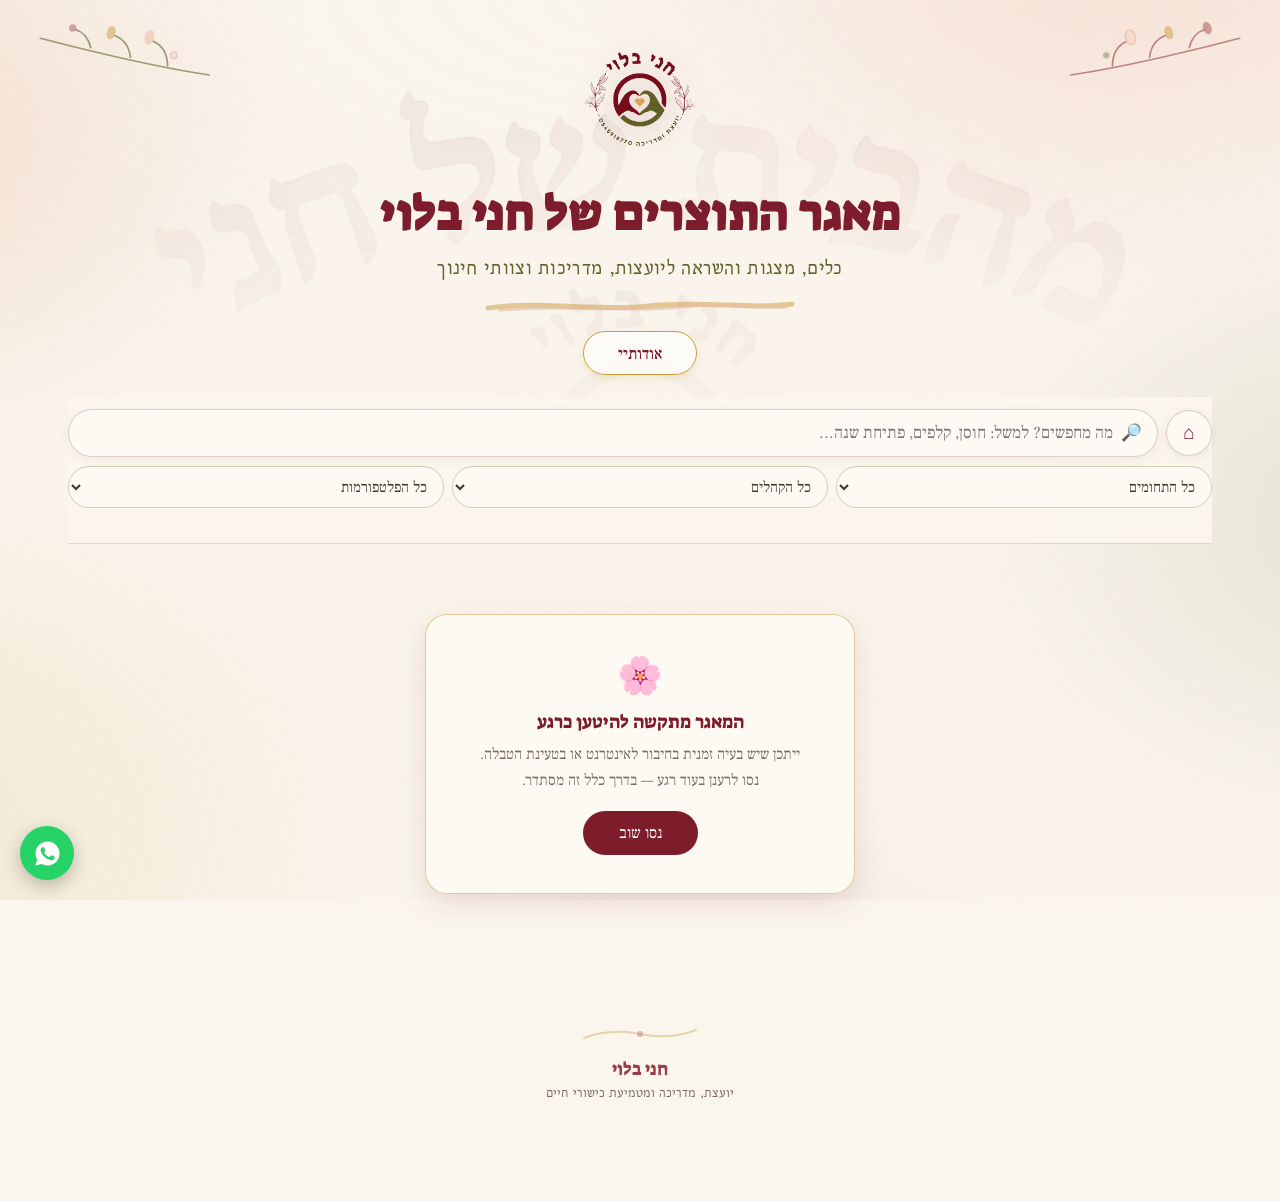
==== commit f8c0edb8: "Add files via upload עיצוב מחדש" ====
--- a/index.html
+++ b/index.html
@@ -4,26 +4,38 @@
 <meta charset="UTF-8">
 <meta name="viewport" content="width=device-width, initial-scale=1.0">
 <title>מאגר התוצרים של חני בלוי</title>
+<meta name="description" content="כלים, מצגות והשראה ליועצות, מדריכות וצוותי חינוך — מאות תוצרים דיגיטליים במקום אחד.">
 <link rel="icon" type="image/png" href="logo.png">
 <link rel="preconnect" href="https://fonts.googleapis.com">
+<link rel="preconnect" href="https://fonts.gstatic.com" crossorigin>
 <link href="https://fonts.googleapis.com/css2?family=Frank+Ruhl+Libre:wght@300;400;500;700&family=Suez+One&family=Bellefair&display=swap" rel="stylesheet">
 <style>
 :root{
   --bordo:#7D1C2A; --bordo-soft:#9B3D47; --gold:#C89B3C; --gold-soft:#E0BC72;
   --olive:#5C6228; --olive-soft:#7A8450;
   --peach:#F5D5C8; --peach-deep:#E8B59E;
-  --paper:#FDFAF4; --cream:#FBF6ED; --ink:#42332C; --muted:#95837A;
+  --paper:#FDFAF4; --cream:#FBF6ED; --ink:#42332C; --muted:#7A6A61;
 }
 *{margin:0;padding:0;box-sizing:border-box}
 html{scroll-behavior:smooth}
 body{font-family:'Frank Ruhl Libre',serif;background:var(--cream);color:var(--ink);min-height:100vh;overflow-x:hidden}
 
-/* ===== רקע אקוורל שכבתי ===== */
+/* ===== נגישות: פוקוס נראה + דילוג לתוכן ===== */
+:focus-visible{outline:3px solid var(--gold);outline-offset:2px;border-radius:6px}
+.skip-link{position:absolute;right:-999px;top:8px;background:var(--bordo);color:#fff;padding:10px 18px;border-radius:0 0 12px 12px;z-index:200;font-family:inherit;font-size:1rem;text-decoration:none}
+.skip-link:focus{right:8px}
+
+/* ===== רקע אקוורל שכבתי + שכבת אווירה "מהבית של חני" ===== */
 .wash{position:fixed;inset:0;z-index:0;pointer-events:none}
+.wash .home-veil{position:absolute;inset:0;
+  background:url("mehabait.jpg") center top/cover no-repeat;
+  opacity:.10;
+  -webkit-mask-image:radial-gradient(ellipse 120% 70% at 50% 0%,#000 0%,rgba(0,0,0,.55) 42%,transparent 74%);
+  mask-image:radial-gradient(ellipse 120% 70% at 50% 0%,#000 0%,rgba(0,0,0,.55) 42%,transparent 74%)}
 .wash::before{content:"";position:absolute;inset:0;
   background:
-    radial-gradient(ellipse 900px 620px at 88% -8%,  rgba(245,213,200,.75), rgba(245,213,200,0) 62%),
-    radial-gradient(ellipse 760px 560px at -12% 14%, rgba(232,181,158,.42), rgba(232,181,158,0) 60%),
+    radial-gradient(ellipse 900px 620px at 88% -8%,  rgba(245,213,200,.72), rgba(245,213,200,0) 62%),
+    radial-gradient(ellipse 760px 560px at -12% 14%, rgba(232,181,158,.40), rgba(232,181,158,0) 60%),
     radial-gradient(ellipse 680px 520px at 108% 58%, rgba(122,132,80,.16),  rgba(122,132,80,0) 62%),
     radial-gradient(ellipse 800px 600px at -8% 92%,  rgba(200,155,60,.14),  rgba(200,155,60,0) 60%),
     radial-gradient(ellipse 500px 420px at 55% 115%, rgba(155,61,71,.10),   rgba(155,61,71,0) 65%)}
@@ -45,13 +57,13 @@
   text-shadow:0 1px 0 rgba(255,255,255,.7)}
 .tagline{font-family:'Bellefair',serif;color:var(--olive);font-size:clamp(1.15rem,4vw,1.5rem);margin-top:8px;letter-spacing:.3px}
 .hero-brush{width:min(320px,70vw);margin:14px auto 4px;display:block;opacity:.9}
-.about-btn{margin-top:10px;display:inline-block;background:rgba(255,255,255,.55);border:1.5px solid var(--gold);color:var(--bordo);
-  font-family:inherit;font-size:1.02rem;font-weight:500;padding:8px 34px;border-radius:40px;cursor:pointer;transition:.3s;
+.about-btn{margin-top:10px;display:inline-block;background:rgba(255,255,255,.6);border:1.5px solid var(--gold);color:var(--bordo);
+  font-family:inherit;font-size:1.02rem;font-weight:500;min-height:44px;padding:9px 34px;border-radius:40px;cursor:pointer;transition:.3s;
   box-shadow:0 3px 10px rgba(200,155,60,.18)}
 .about-btn:hover{background:var(--gold);color:#fff;transform:translateY(-2px)}
 
 /* ===== סרגל חיפוש דביק ===== */
-.toolbar{position:sticky;top:0;z-index:50;background:linear-gradient(rgba(251,246,237,.96),rgba(251,246,237,.88));
+.toolbar{position:sticky;top:0;z-index:50;background:linear-gradient(rgba(251,246,237,.96),rgba(251,246,237,.9));
   backdrop-filter:blur(10px);padding:12px 0 10px;border-bottom:1px solid rgba(200,155,60,.35)}
 .search-row{display:flex;gap:8px;align-items:center}
 .home-btn{flex:0 0 auto;width:46px;height:46px;border-radius:50%;border:1.5px solid rgba(125,28,42,.22);
@@ -60,18 +72,18 @@
 .home-btn:hover{background:var(--bordo);color:#fff;transform:rotate(-8deg)}
 .search-box{flex:1;position:relative}
 .search-box input{width:100%;padding:12px 44px 12px 16px;border:1.5px solid rgba(125,28,42,.20);border-radius:40px;
-  font-family:inherit;font-size:1.05rem;background:var(--paper);color:var(--ink);transition:.3s;
+  font-family:inherit;font-size:1.05rem;background:var(--paper);color:var(--ink);transition:.3s;min-height:46px;
   box-shadow:0 3px 12px rgba(66,51,44,.06)}
-.search-box input:focus{outline:none;border-color:var(--gold);box-shadow:0 0 0 4px rgba(200,155,60,.18)}
+.search-box input:focus{outline:none;border-color:var(--gold);box-shadow:0 0 0 4px rgba(200,155,60,.22)}
 .search-box .mag{position:absolute;right:16px;top:50%;transform:translateY(-50%);color:var(--gold);font-size:1.05rem;pointer-events:none}
 .filters{display:flex;gap:8px;margin-top:9px;overflow-x:auto;padding-bottom:2px;scrollbar-width:none}
 .filters::-webkit-scrollbar{display:none}
-.filters select{flex:1;min-width:112px;padding:8px 12px;border:1.5px solid rgba(92,98,40,.28);border-radius:24px;
+.filters select{flex:1;min-width:112px;min-height:42px;padding:8px 12px;border:1.5px solid rgba(92,98,40,.28);border-radius:24px;
   font-family:inherit;font-size:.92rem;background:var(--paper);color:var(--ink);cursor:pointer;transition:.2s}
-.filters select:focus{outline:none;border-color:var(--olive);box-shadow:0 0 0 3px rgba(92,98,40,.12)}
+.filters select:focus{outline:none;border-color:var(--olive);box-shadow:0 0 0 3px rgba(92,98,40,.14)}
 .count-line{font-size:.88rem;color:var(--muted);margin-top:8px;min-height:1.1em}
 .count-line b{color:var(--bordo)}
-.clear-btn{background:none;border:none;color:var(--bordo);font-family:inherit;font-size:.86rem;cursor:pointer;text-decoration:underline;margin-inline-start:8px}
+.clear-btn{background:none;border:none;color:var(--bordo);font-family:inherit;font-size:.86rem;cursor:pointer;text-decoration:underline;margin-inline-start:8px;min-height:32px}
 
 /* ===== אשכולות ===== */
 .cluster{margin:42px 0 8px}
@@ -87,17 +99,19 @@
 /* ===== רשת כרטיסים ===== */
 .grid{display:grid;grid-template-columns:repeat(auto-fill,minmax(164px,1fr));gap:14px}
 @media(min-width:700px){.grid{grid-template-columns:repeat(auto-fill,minmax(224px,1fr));gap:20px}}
-.card{background:var(--paper);border-radius:18px;overflow:hidden;cursor:pointer;position:relative;
-  border:1px solid rgba(200,155,60,.28);box-shadow:0 4px 14px rgba(66,51,44,.09);
+.card{background:var(--paper);border-radius:18px;overflow:hidden;cursor:pointer;position:relative;text-align:right;width:100%;
+  border:1px solid rgba(200,155,60,.28);box-shadow:0 4px 14px rgba(66,51,44,.09);font-family:inherit;
   transition:transform .28s cubic-bezier(.2,.9,.3,1.3), box-shadow .28s;display:flex;flex-direction:column;
   animation:rise .55s ease backwards}
 .grid .card:nth-child(3n+1){transform:rotate(-.5deg)}
 .grid .card:nth-child(3n+2){transform:rotate(.4deg)}
 @keyframes rise{from{opacity:0;transform:translateY(16px)}to{opacity:1}}
 .card:hover{transform:translateY(-6px) rotate(0deg) !important;box-shadow:0 14px 30px rgba(125,28,42,.16)}
-.thumb{aspect-ratio:16/10;width:100%;position:relative;overflow:hidden;background:linear-gradient(135deg,#F0E4D4,#E6D5C0)}
-.thumb img{width:100%;height:100%;object-fit:cover;object-position:top;display:block;transition:transform .5s}
-.card:hover .thumb img{transform:scale(1.05)}
+.card:focus-visible{transform:translateY(-4px) rotate(0deg) !important;box-shadow:0 10px 26px rgba(125,28,42,.2)}
+.thumb{aspect-ratio:16/10;min-height:120px;width:100%;position:relative;overflow:hidden;background:linear-gradient(135deg,#F0E4D4,#E6D5C0)}
+.thumb img.ph{position:absolute;inset:0;width:100%;height:100%;object-fit:cover;object-position:top;display:block;opacity:0;transition:opacity .8s ease, transform .5s}
+.thumb img.ph.on{opacity:1}
+.card:hover .thumb img.ph{transform:scale(1.05)}
 .thumb .fb{position:absolute;inset:0;display:flex;flex-direction:column;align-items:center;justify-content:center;gap:8px;padding:12px;text-align:center}
 .thumb .fb .fi{font-size:2rem;filter:drop-shadow(0 2px 4px rgba(66,51,44,.25))}
 .thumb .fb .ft{font-family:'Suez One',serif;font-size:.95rem;line-height:1.3;color:#fff;text-shadow:0 1px 4px rgba(66,51,44,.45)}
@@ -105,10 +119,10 @@
 .card-body{padding:11px 13px 13px;display:flex;flex-direction:column;gap:6px;flex:1}
 .card-title{font-weight:700;font-size:1rem;line-height:1.32;color:var(--ink);display:-webkit-box;-webkit-line-clamp:2;-webkit-box-orient:vertical;overflow:hidden}
 .chips{display:flex;flex-wrap:wrap;gap:5px;margin-top:auto}
-.chip{font-size:.72rem;padding:3px 10px;border-radius:20px;background:rgba(122,132,80,.13);color:var(--olive);font-weight:500}
-.chip.b{background:rgba(155,61,71,.10);color:var(--bordo)}
+.chip{font-size:.72rem;padding:3px 10px;border-radius:20px;background:rgba(122,132,80,.15);color:var(--olive);font-weight:500}
+.chip.b{background:rgba(155,61,71,.12);color:var(--bordo)}
 .show-more{display:block;margin:18px auto 0;background:rgba(255,255,255,.6);border:1.5px solid var(--olive-soft);color:var(--olive);
-  font-family:inherit;font-size:.96rem;font-weight:500;padding:9px 34px;border-radius:40px;cursor:pointer;transition:.3s}
+  font-family:inherit;font-size:.96rem;font-weight:500;min-height:44px;padding:10px 34px;border-radius:40px;cursor:pointer;transition:.3s}
 .show-more:hover{background:var(--olive);color:#fff;transform:translateY(-2px)}
 
 /* ===== מצבי מסך ===== */
@@ -119,10 +133,10 @@
 .err-box{max-width:430px;margin:70px auto;background:var(--paper);border:1.5px solid rgba(200,155,60,.5);border-radius:22px;
   padding:38px 28px;text-align:center;box-shadow:0 10px 30px rgba(125,28,42,.12)}
 .err-box .e{font-size:2.3rem;margin-bottom:10px}
-.err-box h3{font-family:'Suez One',serif;color:var(--bordo);margin-bottom:8px}
+.err-box h3{font-family:'Suez One',serif;color:var(--bordo);margin-bottom:8px;font-weight:400}
 .err-box p{color:var(--muted);line-height:1.65;font-size:.95rem}
 .err-box button{margin-top:18px;background:var(--bordo);color:#fff;border:none;font-family:inherit;font-size:1rem;
-  padding:10px 36px;border-radius:40px;cursor:pointer}
+  min-height:44px;padding:11px 36px;border-radius:40px;cursor:pointer}
 
 /* ===== חלונית תוצר ===== */
 .overlay{position:fixed;inset:0;background:rgba(66,51,44,.55);backdrop-filter:blur(4px);z-index:100;
@@ -134,24 +148,22 @@
   border-radius:24px 24px 0 0;animation:up .35s cubic-bezier(.2,.9,.3,1.1)}
 @media(min-width:640px){.modal{border-radius:24px}}
 @keyframes up{from{transform:translateY(46px);opacity:.5}to{transform:none;opacity:1}}
-.modal .mimg{width:100%;aspect-ratio:16/9;object-fit:cover;object-position:top;display:block;background:linear-gradient(135deg,#F0E4D4,#E6D5C0)}
-.modal .mfb{width:100%;aspect-ratio:16/9;display:flex;flex-direction:column;align-items:center;justify-content:center;gap:8px}
-.modal .mfb .fi{font-size:2.8rem}.modal .mfb .ft{font-family:'Suez One',serif;font-size:1.25rem;color:#fff;text-shadow:0 1px 4px rgba(66,51,44,.45)}
-.mclose{position:absolute;top:12px;left:12px;width:38px;height:38px;border-radius:50%;border:none;cursor:pointer;
+.modal .mimg{width:100%;aspect-ratio:16/9;min-height:160px;object-fit:cover;object-position:top;display:block;background:linear-gradient(135deg,#F0E4D4,#E6D5C0)}
+.mclose{position:absolute;top:12px;left:12px;width:40px;height:40px;border-radius:50%;border:none;cursor:pointer;
   background:rgba(253,250,244,.94);color:var(--bordo);font-size:1.05rem;box-shadow:0 2px 10px rgba(0,0,0,.2);z-index:2}
 .mbody{padding:20px 24px 26px}
-.mbody h3{font-family:'Suez One',serif;color:var(--bordo);font-size:1.4rem;line-height:1.3}
+.mbody h3{font-family:'Suez One',serif;color:var(--bordo);font-size:1.4rem;line-height:1.3;font-weight:400}
 .gold-sep{width:90px;height:2.5px;margin:10px 0;border-radius:3px;background:linear-gradient(90deg,var(--gold),transparent)}
 .mchips{display:flex;flex-wrap:wrap;gap:6px;margin:8px 0}
 .mdesc{color:var(--ink);line-height:1.7;font-size:1rem}
 .mdate{color:var(--muted);font-size:.86rem;margin-top:8px}
 .open-btn{display:block;width:100%;margin-top:18px;background:linear-gradient(135deg,var(--bordo),var(--bordo-soft));
   color:#fff;text-align:center;text-decoration:none;font-family:inherit;font-size:1.12rem;font-weight:700;
-  padding:14px;border-radius:40px;box-shadow:0 6px 16px rgba(125,28,42,.32);transition:.3s}
+  min-height:52px;padding:15px;border-radius:40px;box-shadow:0 6px 16px rgba(125,28,42,.32);transition:.3s}
 .open-btn:hover{transform:translateY(-2px);box-shadow:0 10px 22px rgba(125,28,42,.42)}
 .mnav{display:flex;justify-content:space-between;margin-top:14px}
 .mnav button{background:none;border:1.5px solid rgba(122,132,80,.5);color:var(--olive);font-family:inherit;font-size:.92rem;
-  padding:8px 18px;border-radius:30px;cursor:pointer;transition:.25s}
+  min-height:42px;padding:9px 18px;border-radius:30px;cursor:pointer;transition:.25s}
 .mnav button:hover:not(:disabled){background:var(--olive);color:#fff}
 .mnav button:disabled{opacity:.3;cursor:default}
 
@@ -159,6 +171,7 @@
 .about-modal{max-width:470px}
 .about-modal .mbody{text-align:center;padding-top:28px}
 .about-modal img{width:108px;margin:0 auto 10px;display:block}
+.about-modal h3{font-family:'Suez One',serif;color:var(--bordo);font-weight:400}
 .about-modal p{text-align:right;line-height:1.78;color:var(--ink);font-size:.99rem;margin-top:12px}
 
 /* ===== כפתורים צפים + פוטר ===== */
@@ -171,73 +184,81 @@
   border:1.5px solid rgba(125,28,42,.25);opacity:0;pointer-events:none}
 .top-btn.show{opacity:1;pointer-events:auto}
 footer{text-align:center;padding:56px 16px 100px;color:var(--muted);font-size:.92rem;position:relative}
-footer .fh{font-family:'Suez One',serif;color:var(--bordo-soft);font-size:1.15rem}
+footer .fh{font-family:'Suez One',serif;color:var(--bordo-soft);font-size:1.15rem;font-weight:400}
 footer .fsub{font-family:'Bellefair',serif;font-size:1rem;margin-top:2px}
 footer svg{width:120px;opacity:.55;margin-bottom:6px}
+
+/* ===== כיבוד העדפת תנועה מופחתת ===== */
+@media(prefers-reduced-motion:reduce){
+  *{animation-duration:.001ms !important;animation-iteration-count:1 !important;transition-duration:.001ms !important;scroll-behavior:auto !important}
+  .grid .card{transform:none !important}
+}
 </style>
 </head>
 <body>
-<div class="wash"></div>
+<a href="#app" class="skip-link">דילוג לתוכן</a>
+<div class="wash"><div class="home-veil"></div></div>
 <div class="wrap">
 
 <header>
-  <svg class="branch r" viewBox="0 0 160 90" xmlns="http://www.w3.org/2000/svg"><g fill="none" stroke="#9B3D47" stroke-width="1.6" stroke-linecap="round" opacity=".85"><path d="M6 84 Q60 62 152 12"/><path d="M42 66 q-4 -17 8 -26"/><path d="M74 50 q-2 -16 10 -24"/><path d="M108 32 q0 -14 10 -20"/><ellipse cx="52" cy="36" rx="4.5" ry="7" fill="#F5D5C8" stroke="#E8B59E" transform="rotate(-28 52 36)"/><ellipse cx="86" cy="23" rx="4" ry="6.5" fill="#C89B3C" stroke="none" opacity=".8" transform="rotate(-32 86 23)"/><ellipse cx="120" cy="10" rx="4" ry="6" fill="#9B3D47" stroke="none" opacity=".75" transform="rotate(-35 120 10)"/><circle cx="34" cy="58" r="3" fill="#7A8450" stroke="none" opacity=".8"/></g></svg>
-  <svg class="branch l" viewBox="0 0 160 90" xmlns="http://www.w3.org/2000/svg"><g fill="none" stroke="#5C6228" stroke-width="1.6" stroke-linecap="round" opacity=".85"><path d="M6 84 Q60 62 152 12"/><path d="M42 66 q-4 -17 8 -26"/><path d="M74 50 q-2 -16 10 -24"/><path d="M108 32 q0 -14 10 -20"/><ellipse cx="52" cy="36" rx="4.5" ry="7" fill="#E8B59E" stroke="none" opacity=".8" transform="rotate(-28 52 36)"/><ellipse cx="86" cy="23" rx="4" ry="6.5" fill="#C89B3C" stroke="none" opacity=".8" transform="rotate(-32 86 23)"/><circle cx="120" cy="10" r="3.5" fill="#9B3D47" stroke="none" opacity=".7"/><circle cx="34" cy="58" r="3" fill="#F5D5C8" stroke="#E8B59E"/></g></svg>
-  <img class="logo" src="logo.png" alt="חני בלוי - יועצת ומדריכה" onerror="this.style.display='none'">
+  <svg class="branch r" viewBox="0 0 160 90" xmlns="http://www.w3.org/2000/svg" aria-hidden="true" focusable="false"><g fill="none" stroke="#9B3D47" stroke-width="1.6" stroke-linecap="round" opacity=".85"><path d="M6 84 Q60 62 152 12"/><path d="M42 66 q-4 -17 8 -26"/><path d="M74 50 q-2 -16 10 -24"/><path d="M108 32 q0 -14 10 -20"/><ellipse cx="52" cy="36" rx="4.5" ry="7" fill="#F5D5C8" stroke="#E8B59E" transform="rotate(-28 52 36)"/><ellipse cx="86" cy="23" rx="4" ry="6.5" fill="#C89B3C" stroke="none" opacity=".8" transform="rotate(-32 86 23)"/><ellipse cx="120" cy="10" rx="4" ry="6" fill="#9B3D47" stroke="none" opacity=".75" transform="rotate(-35 120 10)"/><circle cx="34" cy="58" r="3" fill="#7A8450" stroke="none" opacity=".8"/></g></svg>
+  <svg class="branch l" viewBox="0 0 160 90" xmlns="http://www.w3.org/2000/svg" aria-hidden="true" focusable="false"><g fill="none" stroke="#5C6228" stroke-width="1.6" stroke-linecap="round" opacity=".85"><path d="M6 84 Q60 62 152 12"/><path d="M42 66 q-4 -17 8 -26"/><path d="M74 50 q-2 -16 10 -24"/><path d="M108 32 q0 -14 10 -20"/><ellipse cx="52" cy="36" rx="4.5" ry="7" fill="#E8B59E" stroke="none" opacity=".8" transform="rotate(-28 52 36)"/><ellipse cx="86" cy="23" rx="4" ry="6.5" fill="#C89B3C" stroke="none" opacity=".8" transform="rotate(-32 86 23)"/><circle cx="120" cy="10" r="3.5" fill="#9B3D47" stroke="none" opacity=".7"/><circle cx="34" cy="58" r="3" fill="#F5D5C8" stroke="#E8B59E"/></g></svg>
+  <img class="logo" src="logo.png" alt="הלוגו של חני בלוי — לב זהב בין שתי ידיים" onerror="this.style.display='none'">
   <h1>מאגר התוצרים של חני בלוי</h1>
   <div class="tagline">כלים, מצגות והשראה ליועצות, מדריכות וצוותי חינוך</div>
-  <svg class="hero-brush" viewBox="0 0 320 22" xmlns="http://www.w3.org/2000/svg"><path d="M8 13 C60 5 120 17 168 11 C220 5 276 15 312 9" fill="none" stroke="#C89B3C" stroke-width="5" stroke-linecap="round" opacity=".55"/><path d="M20 15 C80 9 150 18 200 12 C250 7 290 14 306 12" fill="none" stroke="#E8B59E" stroke-width="3" stroke-linecap="round" opacity=".65"/></svg>
-  <div><button class="about-btn" onclick="openAbout()">אודותיי</button></div>
+  <svg class="hero-brush" viewBox="0 0 320 22" xmlns="http://www.w3.org/2000/svg" aria-hidden="true" focusable="false"><path d="M8 13 C60 5 120 17 168 11 C220 5 276 15 312 9" fill="none" stroke="#C89B3C" stroke-width="5" stroke-linecap="round" opacity=".55"/><path d="M20 15 C80 9 150 18 200 12 C250 7 290 14 306 12" fill="none" stroke="#E8B59E" stroke-width="3" stroke-linecap="round" opacity=".65"/></svg>
+  <div><button class="about-btn" onclick="openAbout()" aria-haspopup="dialog">אודותיי</button></div>
 </header>
 
-<div class="toolbar">
+<div class="toolbar" role="search">
   <div class="search-row">
-    <button class="home-btn" title="לדף הבית" onclick="goHome()">⌂</button>
+    <button class="home-btn" title="לדף הבית" aria-label="חזרה לדף הבית וניקוי החיפוש" onclick="goHome()">⌂</button>
     <div class="search-box">
-      <input id="q" type="search" placeholder="מה מחפשים? למשל: חוסן, קלפים, פתיחת שנה..." oninput="render()">
-      <span class="mag">🔎</span>
+      <label for="q" class="skip-link" style="position:absolute">חיפוש במאגר</label>
+      <input id="q" type="search" placeholder="מה מחפשים? למשל: חוסן, קלפים, פתיחת שנה..." oninput="render()" aria-label="חיפוש במאגר התוצרים">
+      <span class="mag" aria-hidden="true">🔎</span>
     </div>
   </div>
   <div class="filters">
-    <select id="fDomain" onchange="render()"><option value="">כל התחומים</option></select>
-    <select id="fAud" onchange="render()"><option value="">כל הקהלים</option></select>
-    <select id="fPlat" onchange="render()"><option value="">כל הפלטפורמות</option></select>
+    <select id="fDomain" onchange="render()" aria-label="סינון לפי תחום"><option value="">כל התחומים</option></select>
+    <select id="fAud" onchange="render()" aria-label="סינון לפי קהל יעד"><option value="">כל הקהלים</option></select>
+    <select id="fPlat" onchange="render()" aria-label="סינון לפי פלטפורמה"><option value="">כל הפלטפורמות</option></select>
   </div>
-  <div class="count-line" id="countLine"></div>
+  <div class="count-line" id="countLine" aria-live="polite"></div>
 </div>
 
-<main id="app">
-  <div class="state"><div class="spinner"></div>טוען את המאגר...</div>
+<main id="app" tabindex="-1">
+  <div class="state"><div class="spinner" role="status" aria-label="טוען"></div>טוען את המאגר...</div>
 </main>
 
 <footer>
-  <svg viewBox="0 0 120 26" xmlns="http://www.w3.org/2000/svg"><path d="M4 18 Q30 8 60 14 Q90 20 116 10" fill="none" stroke="#C89B3C" stroke-width="2" stroke-linecap="round" opacity=".7"/><circle cx="60" cy="14" r="3" fill="#9B3D47" opacity=".6"/></svg>
+  <svg viewBox="0 0 120 26" xmlns="http://www.w3.org/2000/svg" aria-hidden="true" focusable="false"><path d="M4 18 Q30 8 60 14 Q90 20 116 10" fill="none" stroke="#C89B3C" stroke-width="2" stroke-linecap="round" opacity=".7"/><circle cx="60" cy="14" r="3" fill="#9B3D47" opacity=".6"/></svg>
   <div class="fh">חני בלוי</div>
-  <div class="fsub">יועצת חינוכית ומדריכה ארצית</div>
+  <div class="fsub">יועצת, מדריכה ומטמיעת כישורי חיים</div>
 </footer>
 </div>
 
-<div class="overlay" id="prodOverlay" onclick="if(event.target===this)closeModal()">
+<div class="overlay" id="prodOverlay" onclick="if(event.target===this)closeModal()" role="dialog" aria-modal="true" aria-label="פרטי התוצר">
   <div class="modal" id="prodModal"></div>
 </div>
 
-<div class="overlay" id="aboutOverlay" onclick="if(event.target===this)closeAbout()">
+<div class="overlay" id="aboutOverlay" onclick="if(event.target===this)closeAbout()" role="dialog" aria-modal="true" aria-label="אודות חני בלוי">
   <div class="modal about-modal">
-    <button class="mclose" onclick="closeAbout()">✕</button>
+    <button class="mclose" onclick="closeAbout()" aria-label="סגירת החלונית">✕</button>
     <div class="mbody">
       <img src="logo.png" alt="" onerror="this.style.display='none'">
-      <h3 style="font-family:'Suez One',serif;color:var(--bordo)">נעים להכיר, אני חני</h3>
-      <p>אני חני בלוי, יועצת חינוכית ומדריכה ארצית, ומאחוריי שנים של עבודה עם יועצות, מדריכות, גננות וצוותי חינוך — בשגרה, בחירום ובכל מה שביניהם. אני מאמינה שכלי טוב ברגע הנכון יכול לשנות שיחה, שיעור ולפעמים חיים שלמים.</p>
+      <h3>נעים להכיר, אני חני</h3>
+      <p>אני חני בלוי, יועצת, מדריכה ומטמיעת כישורי חיים, ומאחוריי שנים של עבודה עם יועצות, מדריכות, גננות וצוותי חינוך — בשגרה, בחירום ובכל מה שביניהם. אני מאמינה שכלי טוב ברגע הנכון יכול לשנות שיחה, שיעור ולפעמים חיים שלמים.</p>
       <p>המאגר הזה הוא הבית של מאות התוצרים שיצרתי לאורך הדרך: מערכי חוסן, כלים לצל"ח ולשעת חירום, שיעורי כישורי חיים, סדנאות לצוותים, פעילויות לחגים ועוד. הכל פתוח כאן בשבילכן — חפשו, קחו והשתמשו. שיהיה בהצלחה! 💛</p>
       <p style="text-align:center;color:var(--olive);font-weight:700">רוצות להתייעץ? אני כאן — כתבו לי בוואטסאפ 👇</p>
     </div>
   </div>
 </div>
 
-<a class="fab wa" href="https://wa.me/972545918770?text=%D7%A9%D7%9C%D7%95%D7%9D%20%D7%97%D7%A0%D7%99%2C%20%D7%94%D7%92%D7%A2%D7%AA%D7%99%20%D7%9E%D7%9E%D7%90%D7%92%D7%A8%20%D7%94%D7%AA%D7%95%D7%A6%D7%A8%D7%99%D7%9D%20%D7%95%D7%90%D7%A9%D7%9E%D7%97%20%D7%9C%D7%94%D7%AA%D7%99%D7%99%D7%A2%D7%A5" target="_blank" rel="noopener" title="וואטסאפ לחני" aria-label="פנייה בוואטסאפ">
-  <svg viewBox="0 0 24 24"><path d="M12.04 2c-5.46 0-9.91 4.45-9.91 9.91 0 1.75.46 3.45 1.32 4.95L2 22l5.25-1.38a9.87 9.87 0 0 0 4.79 1.22c5.46 0 9.91-4.45 9.91-9.91S17.5 2 12.04 2zm5.83 14.12c-.25.7-1.44 1.33-1.98 1.38-.53.05-1.03.24-3.46-.72-2.93-1.15-4.79-4.14-4.93-4.33-.14-.19-1.17-1.56-1.17-2.97 0-1.41.74-2.1 1-2.39.26-.29.57-.36.76-.36.19 0 .38 0 .55.01.18.01.41-.07.64.49.25.58.83 2 .9 2.14.07.14.12.31.02.5-.09.19-.14.31-.28.47-.14.17-.3.37-.42.5-.14.14-.29.29-.13.57.17.29.74 1.22 1.59 1.98 1.09.97 2.01 1.27 2.3 1.41.29.14.45.12.62-.07.17-.19.71-.83.9-1.11.19-.29.38-.24.64-.14.26.1 1.66.78 1.94.93.29.14.48.22.55.34.07.12.07.7-.18 1.37z"/></svg>
+<a class="fab wa" href="https://wa.me/972545918770?text=%D7%A9%D7%9C%D7%95%D7%9D%20%D7%97%D7%A0%D7%99%2C%20%D7%94%D7%92%D7%A2%D7%AA%D7%99%20%D7%9E%D7%9E%D7%90%D7%92%D7%A8%20%D7%94%D7%AA%D7%95%D7%A6%D7%A8%D7%99%D7%9D%20%D7%95%D7%90%D7%A9%D7%9E%D7%97%20%D7%9C%D7%94%D7%AA%D7%99%D7%99%D7%A2%D7%A5" target="_blank" rel="noopener" title="וואטסאפ לחני" aria-label="פנייה לחני בוואטסאפ">
+  <svg viewBox="0 0 24 24" aria-hidden="true" focusable="false"><path d="M12.04 2c-5.46 0-9.91 4.45-9.91 9.91 0 1.75.46 3.45 1.32 4.95L2 22l5.25-1.38a9.87 9.87 0 0 0 4.79 1.22c5.46 0 9.91-4.45 9.91-9.91S17.5 2 12.04 2zm5.83 14.12c-.25.7-1.44 1.33-1.98 1.38-.53.05-1.03.24-3.46-.72-2.93-1.15-4.79-4.14-4.93-4.33-.14-.19-1.17-1.56-1.17-2.97 0-1.41.74-2.1 1-2.39.26-.29.57-.36.76-.36.19 0 .38 0 .55.01.18.01.41-.07.64.49.25.58.83 2 .9 2.14.07.14.12.31.02.5-.09.19-.14.31-.28.47-.14.17-.3.37-.42.5-.14.14-.29.29-.13.57.17.29.74 1.22 1.59 1.98 1.09.97 2.01 1.27 2.3 1.41.29.14.45.12.62-.07.17-.19.71-.83.9-1.11.19-.29.38-.24.64-.14.26.1 1.66.78 1.94.93.29.14.48.22.55.34.07.12.07.7-.18 1.37z"/></svg>
 </a>
-<button class="fab top-btn" id="topBtn" onclick="window.scrollTo({top:0,behavior:'smooth'})" title="חזרה למעלה">↑</button>
+<button class="fab top-btn" id="topBtn" onclick="window.scrollTo({top:0,behavior:'smooth'})" title="חזרה למעלה" aria-label="חזרה לראש העמוד">↑</button>
 
 <script>
 /* ============ הגדרות ============ */
@@ -245,14 +266,14 @@
 var SHOW_PERSONAL = false;
 var PREVIEW_COUNT = 4;
 
-/* תמונות שער אוטומטיות: צילום דף התוצר דרך שירות mshots.
-   בפעם הראשונה עשוי להופיע אפור בהיר עד שהצילום נוצר; משם והלאה נטען מהר. */
+/* תמונות שער אוטומטיות: צילום דף התוצר דרך שירות mshots (לא לקישורי קנבה!). */
 function autoThumb(link, w){
   return 'https://s.wordpress.com/mshots/v1/' + encodeURIComponent(link) + '?w=' + (w||640);
 }
 function isUsableImg(u){
   return u && u.indexOf('design.canva.ai') === -1; /* קישורי design.canva.ai אינם קבצי תמונה */
 }
+function canScreenshot(link){ return link.indexOf('canva.com') === -1; } /* קנבה חוסמת בוטים */
 
 var CLUSTERS = [
  {name:"חוסן, רגש ותקווה",     icon:"🦁", c1:"#9B3D47", c2:"#E8B59E", domains:["חוסן ותקווה","פעילויות חוסן לצוות"]},
@@ -264,13 +285,13 @@
  {name:"יהדות, רוח ושליחות",   icon:"✨", c1:"#8C6D1F", c2:"#F0DBB0", domains:["תוכן יהודי-רוחני","בית חב\"ד והקמפיין"]},
  {name:"מיתוג ופרסומים",       icon:"🎨", c1:"#9B3D47", c2:"#C9D3A0", domains:["פרסומים, לוגואים ומיתוג"]}
 ];
-var FALLBACK_CLUSTER = {name:"עוד תוצרים", icon:"🧺", c1:"#95837A", c2:"#E8D9C5", domains:[]};
+var FALLBACK_CLUSTER = {name:"עוד תוצרים", icon:"🌸", c1:"#95837A", c2:"#E8D9C5", domains:[]};
 
 var products=[], expanded={}, currentList=[], currentIdx=-1;
 
 /* ============ טעינה ============ */
 function loadData(){
-  document.getElementById('app').innerHTML='<div class="state"><div class="spinner"></div>טוען את המאגר...</div>';
+  document.getElementById('app').innerHTML='<div class="state"><div class="spinner" role="status" aria-label="טוען"></div>טוען את המאגר...</div>';
   fetch(SHEET_URL,{cache:"no-store"})
     .then(function(r){ if(!r.ok) throw new Error('HTTP '+r.status); return r.text(); })
     .then(function(t){ parseTSV(t); buildFilters(); render(); })
@@ -294,6 +315,7 @@
       plat:(c[4]||'').trim(),desc:(c[5]||'').trim(),personal:isP,date:(c[7]||'').trim(),
       kw:(c[8]||'').trim(),img:(c[9]||'').trim(),order:i});
   }
+  byOrder={};products.forEach(function(p){byOrder[p.order]=p});
   products.sort(function(a,b){
     var da=parseDate(a.date),db=parseDate(b.date);
     if(da&&db)return db-da; if(da)return -1; if(db)return 1; return a.order-b.order;
@@ -322,7 +344,7 @@
   var PFX=['ושב','וב','ול','וכ','וה','ומ','שב','שה','שמ','שכ','של','בה','מה','לה','ש','ב','ל','מ','כ','ה','ו'];
   for(var i=0;i<tokens.length;i++){
     var t=tokens[i], ok=h.indexOf(t)!==-1;
-    if(!ok){ /* ניסיון בלי תחילית: "לחוסן" ימצא "חוסן" */
+    if(!ok){
       for(var j=0;j<PFX.length && !ok;j++){
         if(t.indexOf(PFX[j])===0 && t.length>PFX[j].length+1 && h.indexOf(t.slice(PFX[j].length))!==-1) ok=true;
       }
@@ -361,33 +383,79 @@
   for(var i=0;i<CLUSTERS.length;i++){ if(CLUSTERS[i].domains.indexOf(d)!==-1) return CLUSTERS[i]; }
   return FALLBACK_CLUSTER;
 }
-function fbHTML(cl,title,big){
-  return '<div class="fb" style="background:linear-gradient(140deg,'+cl.c1+','+cl.c2+')">'+
-    '<span class="fi"'+(big?' style="font-size:2.8rem"':'')+'>'+cl.icon+'</span>'+
-    '<span class="ft"'+(big?' style="font-size:1.2rem"':'')+'>'+esc(title)+'</span>'+
-    '<svg class="deco" viewBox="0 0 80 50"><path d="M4 46 Q30 34 76 8" fill="none" stroke="#fff" stroke-width="1.6" opacity=".7"/><circle cx="30" cy="32" r="3" fill="#fff" opacity=".6"/><circle cx="56" cy="18" r="2.4" fill="#fff" opacity=".5"/></svg></div>';
-}
 function shortName(s){return s.length>36?s.slice(0,34)+'…':s}
 
-/* שרשרת תמונה: עמודת תמונה ← צילום אוטומטי של דף התוצר ← כרטיס מעוצב */
-function thumbHTML(p,w){
+/* מערך תמונות: כרטיס מעוצב מופיע מיד; צילום אמיתי נטען ברקע ונכנס רק כשהוא מוכן. */
+var thumbCache={}, thumbTries={}, byOrder={};
+function hashN(s,n){var x=0;for(var i=0;i<s.length;i++)x=(x*31+s.charCodeAt(i))%9973;return x%n}
+function fbStyle(p,cl){
+  var v=hashN(p.name,3);
+  var g=['linear-gradient(140deg,'+cl.c1+' 0%,'+cl.c2+' 100%)',
+         'linear-gradient(215deg,'+cl.c2+' 0%,'+cl.c1+' 90%)',
+         'radial-gradient(circle at 28% 18%,'+cl.c2+' 0%,'+cl.c1+' 78%)'];
+  return g[v];
+}
+function fbHTML(p,big){
   var cl=clusterOf(p.domain);
-  var primary = isUsableImg(p.img) ? p.img : (p.link.indexOf('http')===0 ? autoThumb(p.link,w) : '');
-  var secondary = (isUsableImg(p.img) && p.link.indexOf('http')===0) ? autoThumb(p.link,w) : '';
-  if(!primary) return fbHTML(cl, shortName(p.name));
-  var fbId='fb'+p._i;
-  var onerr = secondary
-    ? "if(!this.dataset.s){this.dataset.s=1;this.src='"+secondary.replace(/'/g,"\\'")+"'}else{this.style.display='none';document.getElementById('"+fbId+"').style.display='flex'}"
-    : "this.style.display='none';document.getElementById('"+fbId+"').style.display='flex'";
-  return '<img loading="lazy" src="'+esc(primary)+'" alt="" onerror="'+onerr+'">'+
-         '<div id="'+fbId+'" style="display:none;position:absolute;inset:0">'+fbHTML(cl,shortName(p.name))+'</div>';
+  return '<div class="fb" style="background:'+fbStyle(p,cl)+'">'+
+    '<span class="fi"'+(big?' style="font-size:2.8rem"':'')+' aria-hidden="true">'+cl.icon+'</span>'+
+    '<span class="ft"'+(big?' style="font-size:1.2rem"':'')+'>'+esc(shortName(p.name))+'</span>'+
+    '<svg class="deco" viewBox="0 0 80 50" aria-hidden="true" focusable="false"><path d="M4 46 Q30 34 76 8" fill="none" stroke="#fff" stroke-width="1.6" opacity=".7"/><circle cx="30" cy="32" r="3" fill="#fff" opacity=".6"/><circle cx="56" cy="18" r="2.4" fill="#fff" opacity=".5"/></svg></div>';
+}
+function candidates(p){
+  var a=[];
+  if(isUsableImg(p.img))a.push(p.img);
+  if(p.link.indexOf('http')===0 && canScreenshot(p.link))a.push(autoThumb(p.link,640));
+  return a;
+}
+function thumbHTML(p,big){
+  var inner=fbHTML(p,big);
+  if(thumbCache[p.order])inner+='<img class="ph on" src="'+esc(thumbCache[p.order])+'" alt="">';
+  return '<div class="thumb"'+(big?' style="aspect-ratio:16/9"':'')+' data-key="'+p.order+'">'+inner+'</div>';
+}
+function placeImg(key,url){
+  var els=document.querySelectorAll('.thumb[data-key="'+key+'"]');
+  for(var i=0;i<els.length;i++){
+    if(els[i].querySelector('img.ph'))continue;
+    var im=document.createElement('img');
+    im.className='ph';im.alt='';
+    (function(im){im.onload=function(){im.classList.add('on')}})(im);
+    im.src=url;els[i].appendChild(im);
+  }
+}
+function tryLoad(p){
+  if(thumbCache[p.order]!==undefined)return;
+  var cs=candidates(p);
+  if(!cs.length){thumbCache[p.order]=null;return;}
+  function attempt(idx){
+    var im=new Image();
+    im.onload=function(){
+      var pending=(im.naturalWidth===400&&im.naturalHeight===300&&cs[idx].indexOf('mshots')>-1);
+      if(pending){
+        thumbTries[p.order]=(thumbTries[p.order]||0)+1;
+        if(thumbTries[p.order]<=2)setTimeout(function(){attempt(idx)},22000);
+      } else {
+        thumbCache[p.order]=cs[idx];placeImg(p.order,cs[idx]);
+      }
+    };
+    im.onerror=function(){ if(idx+1<cs.length)attempt(idx+1); else thumbCache[p.order]=null; };
+    im.src=cs[idx];
+  }
+  attempt(0);
+}
+function hydrateVisible(){
+  var els=document.querySelectorAll('.thumb[data-key]');
+  for(var i=0;i<els.length;i++){
+    var p=byOrder[els[i].getAttribute('data-key')];
+    if(p)tryLoad(p);
+  }
 }
 function cardHTML(p,idx){
   var chips='<span class="chip b">'+esc(p.domain)+'</span>';
   if(p.aud)chips+='<span class="chip">'+esc(p.aud)+'</span>';
-  return '<div class="card" style="animation-delay:'+((idx%8)*0.045)+'s" onclick="openModal('+p._i+')">'+
-    '<div class="thumb">'+thumbHTML(p,480)+'</div>'+
-    '<div class="card-body"><div class="card-title">'+esc(p.name)+'</div><div class="chips">'+chips+'</div></div></div>';
+  return '<button class="card" type="button" style="animation-delay:'+((idx%8)*0.045)+'s" onclick="openModal('+p._i+')" aria-label="'+esc(p.name)+' — פתיחת פרטים">'+
+    thumbHTML(p)+
+    '<div class="card-body"><div class="card-title">'+esc(p.name)+'</div><div class="chips">'+chips+'</div></div></button>';
 }
 function render(){
   var list=getFiltered();
@@ -401,13 +469,14 @@
     ? 'נמצאו <b>'+list.length+'</b> תוצרים <button class="clear-btn" onclick="goHome()">ניקוי חיפוש</button>'
     : 'במאגר <b>'+list.length+'</b> תוצרים — גללו לפי נושא או חפשו למעלה';
   if(!list.length){
-    app.innerHTML='<div class="state"><div style="font-size:2rem">🔍</div><p style="margin-top:10px">לא נמצאו תוצרים מתאימים.<br>נסו מילה אחרת או נקו את הסינון.</p></div>';
+    app.innerHTML='<div class="state"><div style="font-size:2rem" aria-hidden="true">🔍</div><p style="margin-top:10px">לא נמצאו תוצרים מתאימים.<br>נסו מילה אחרת או נקו את הסינון.</p></div>';
     return;
   }
   if(filtering){
     var h='<div class="cluster"><div class="grid">';
     list.forEach(function(p,i){h+=cardHTML(p,i)});
     app.innerHTML=h+'</div></div>';
+    hydrateVisible();
     return;
   }
   var groups=[];
@@ -419,20 +488,21 @@
   groups.forEach(function(g){
     var open=expanded[g.c.name];
     var shown=open?g.items:g.items.slice(0,PREVIEW_COUNT);
-    h+='<section class="cluster"><div class="cluster-head">'+
-       '<div class="cluster-blob" style="background:linear-gradient(120deg,'+g.c.c2+','+g.c.c1+')"></div>'+
-       '<div class="cluster-icon">'+g.c.icon+'</div>'+
-       '<h2>'+esc(g.c.name)+'</h2><span class="n">'+g.items.length+' תוצרים</span></div>'+
+    h+='<section class="cluster" aria-label="'+esc(g.c.name)+'"><div class="cluster-head">'+
+       '<div class="cluster-blob" style="background:linear-gradient(120deg,'+g.c.c2+','+g.c.c1+')" aria-hidden="true"></div>'+
+       '<div class="cluster-icon" aria-hidden="true">'+g.c.icon+'</div>'+
+       '<div><h2>'+esc(g.c.name)+'</h2><span class="n">'+g.items.length+' תוצרים</span></div></div>'+
        '<div class="grid">';
     shown.forEach(function(p,i){h+=cardHTML(p,i)});
     h+='</div>';
     if(g.items.length>PREVIEW_COUNT){
-      h+='<button class="show-more" onclick="toggleCluster(\''+esc(g.c.name)+'\')">'+
+      h+='<button class="show-more" onclick="toggleCluster(\''+esc(g.c.name).replace(/'/g,"\\'")+'\')">'+
          (open?'הצגה מצומצמת ▲':'הצגת כל '+g.items.length+' התוצרים ▼')+'</button>';
     }
     h+='</section>';
   });
   app.innerHTML=h;
+  hydrateVisible();
 }
 function toggleCluster(n){expanded[n]=!expanded[n];render()}
 function goHome(){
@@ -442,16 +512,17 @@
 }
 
 /* ============ חלונית תוצר ============ */
+var lastFocus=null;
 function openModal(i){
   currentIdx=i;
   var p=currentList[i]; if(!p)return;
-  var cl=clusterOf(p.domain);
+  lastFocus=document.activeElement;
   var chips='<span class="chip b">'+esc(p.domain)+'</span>';
   if(p.aud)chips+='<span class="chip">'+esc(p.aud)+'</span>';
   if(p.plat)chips+='<span class="chip">'+esc(p.plat)+'</span>';
-  var visual='<div class="thumb" style="aspect-ratio:16/9;position:relative">'+thumbHTML(p,900)+'</div>';
-  var html='<button class="mclose" onclick="closeModal()">✕</button>'+visual+
-    '<div class="mbody"><h3>'+esc(p.name)+'</h3><div class="gold-sep"></div>'+
+  var visual=thumbHTML(p,true);
+  var html='<button class="mclose" onclick="closeModal()" aria-label="סגירת החלונית">✕</button>'+visual+
+    '<div class="mbody"><h3>'+esc(p.name)+'</h3><div class="gold-sep" aria-hidden="true"></div>'+
     '<div class="mchips">'+chips+'</div>'+
     (p.desc?'<p class="mdesc">'+esc(p.desc)+'</p>':'')+
     (p.date?'<p class="mdate">📅 '+esc(p.date)+'</p>':'')+
@@ -463,11 +534,23 @@
   document.getElementById('prodModal').innerHTML=html;
   document.getElementById('prodOverlay').classList.add('open');
   document.body.style.overflow='hidden';
+  var cb=document.querySelector('#prodModal .mclose'); if(cb)cb.focus();
+  tryLoad(p);
 }
 function navModal(d){var n=currentIdx+d;if(n>=0&&n<currentList.length)openModal(n)}
-function closeModal(){document.getElementById('prodOverlay').classList.remove('open');document.body.style.overflow=''}
-function openAbout(){document.getElementById('aboutOverlay').classList.add('open');document.body.style.overflow='hidden'}
-function closeAbout(){document.getElementById('aboutOverlay').classList.remove('open');document.body.style.overflow=''}
+function closeModal(){
+  document.getElementById('prodOverlay').classList.remove('open');document.body.style.overflow='';
+  if(lastFocus&&lastFocus.focus)lastFocus.focus();
+}
+function openAbout(){
+  lastFocus=document.activeElement;
+  document.getElementById('aboutOverlay').classList.add('open');document.body.style.overflow='hidden';
+  var cb=document.querySelector('#aboutOverlay .mclose'); if(cb)cb.focus();
+}
+function closeAbout(){
+  document.getElementById('aboutOverlay').classList.remove('open');document.body.style.overflow='';
+  if(lastFocus&&lastFocus.focus)lastFocus.focus();
+}
 
 document.addEventListener('keydown',function(e){
   if(document.getElementById('prodOverlay').classList.contains('open')){
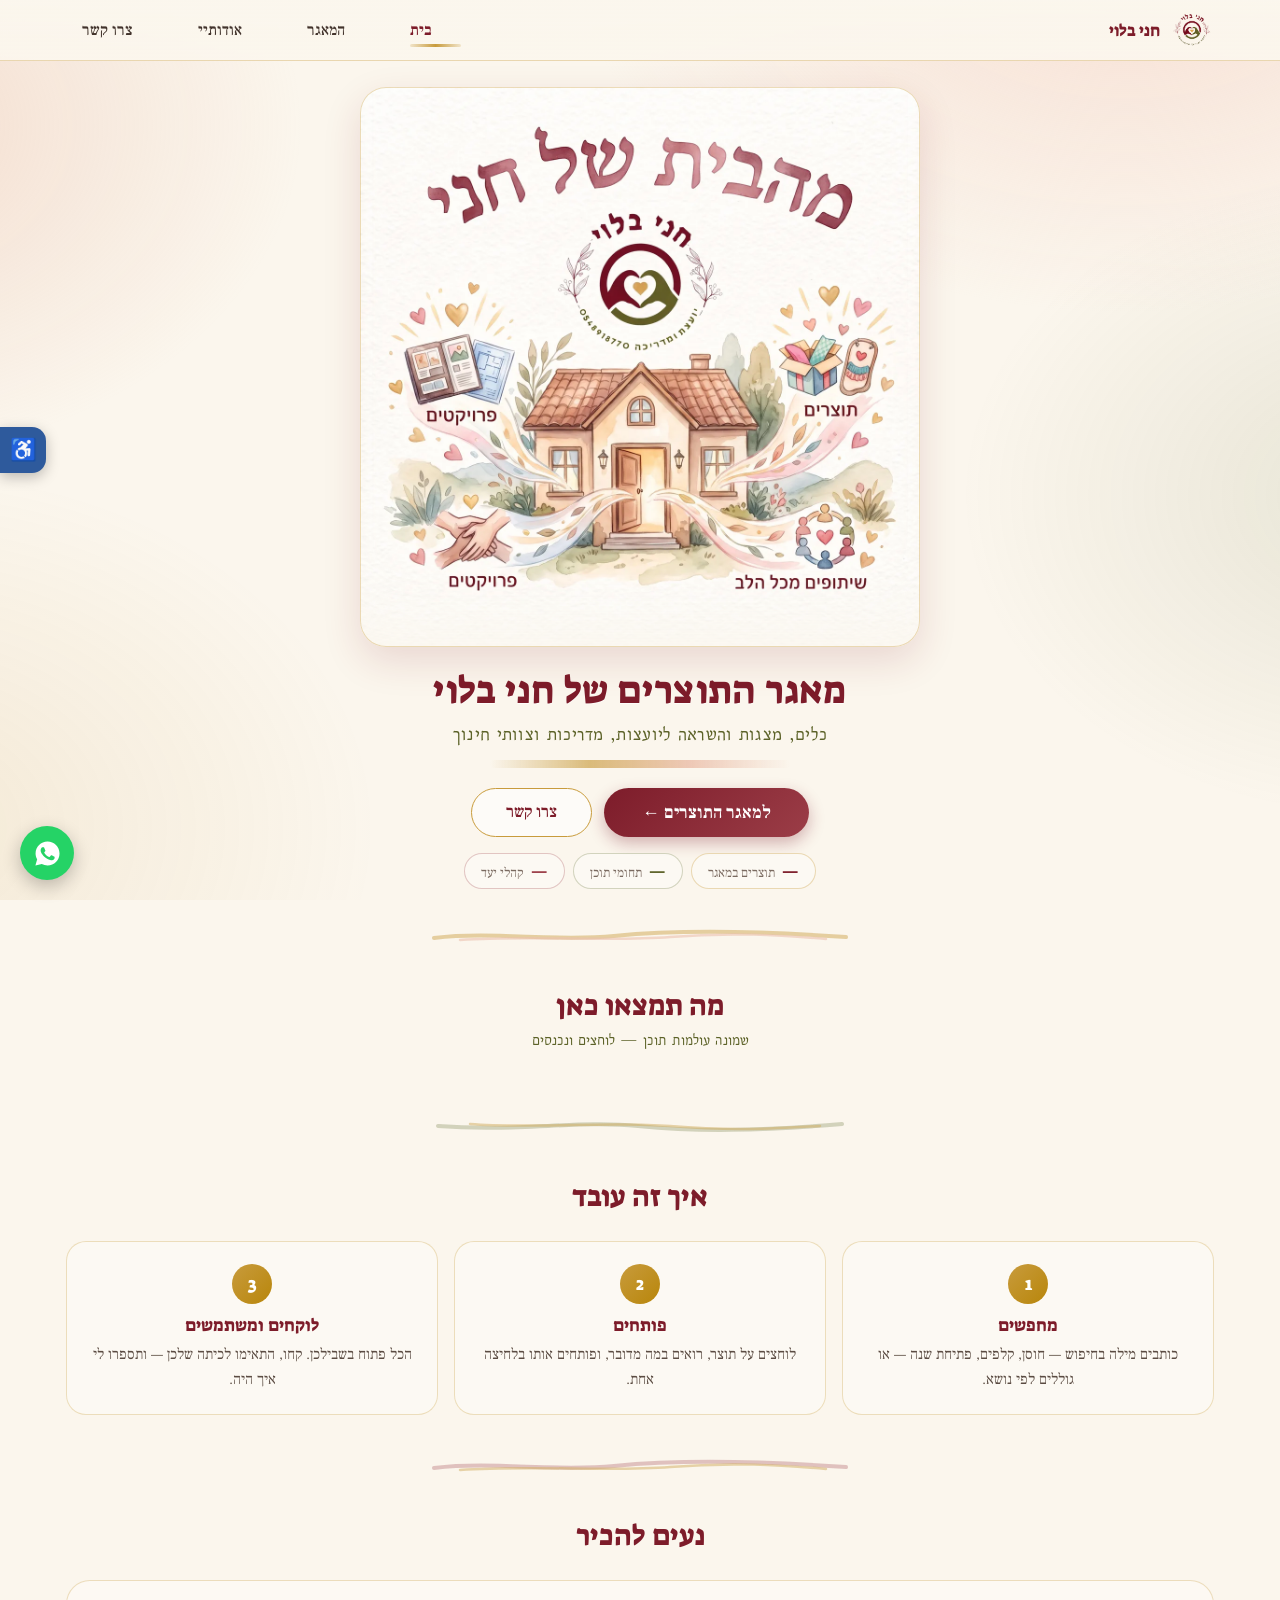
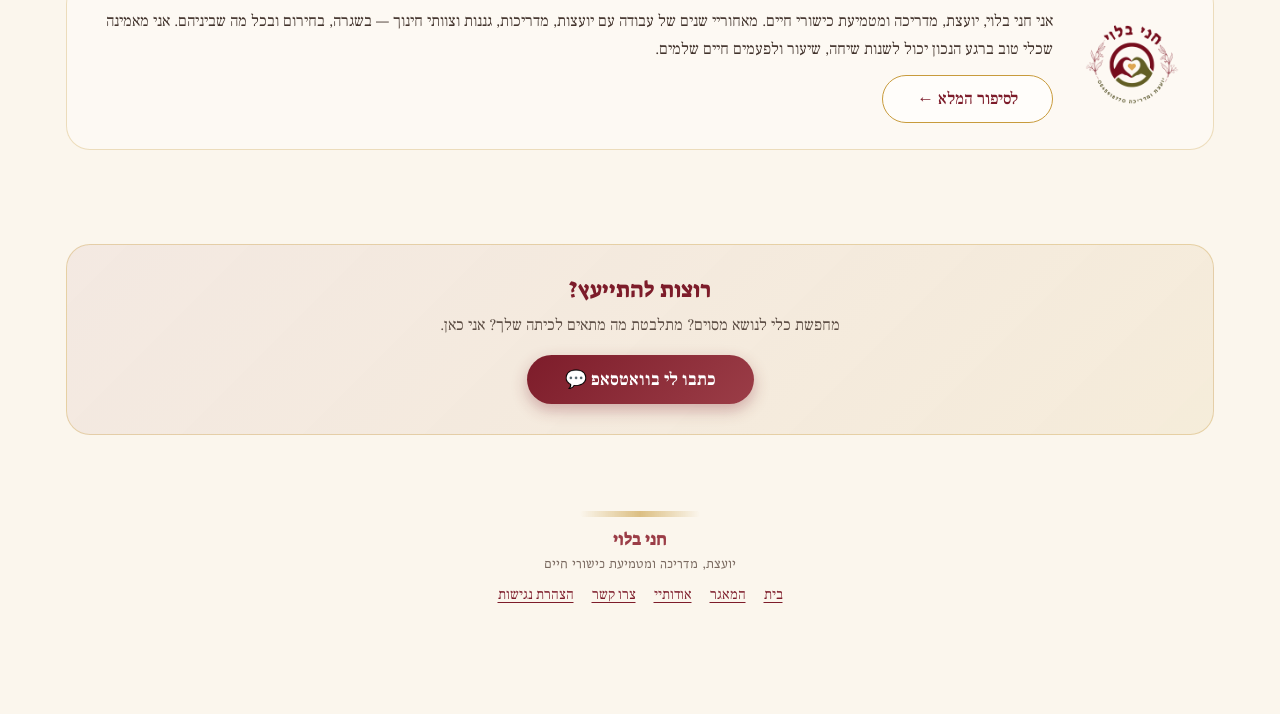
==== commit fd29d5b0: "Add files via upload האתר החדש" ====
--- a/index.html
+++ b/index.html
@@ -1,571 +1,146 @@
 <!DOCTYPE html>
 <html lang="he" dir="rtl">
 <head>
-<meta charset="UTF-8">
-<meta name="viewport" content="width=device-width, initial-scale=1.0">
-<title>מאגר התוצרים של חני בלוי</title>
-<meta name="description" content="כלים, מצגות והשראה ליועצות, מדריכות וצוותי חינוך — מאות תוצרים דיגיטליים במקום אחד.">
-<link rel="icon" type="image/png" href="logo.png">
+<meta charset="utf-8">
+<meta name="viewport" content="width=device-width, initial-scale=1">
+<title>חני בלוי — כלים, מצגות והשראה לצוותי חינוך</title>
+<meta name="description" content="הבית של מאות תוצרים ליועצות, מדריכות וצוותי חינוך: מערכי חוסן, כלים לחירום, כישורי חיים, פעילויות לחגים ועוד — פתוח, מחפשים ולוקחים.">
+<meta name="theme-color" content="#FBF6ED">
+
+<meta property="og:type" content="website">
+<meta property="og:title" content="חני בלוי — מאגר התוצרים">
+<meta property="og:description" content="כלים, מצגות והשראה ליועצות, מדריכות וצוותי חינוך.">
+<meta property="og:image" content="assets/hero-house.jpg">
+<meta property="og:locale" content="he_IL">
+
+<link rel="icon" href="assets/logo.png">
+<link rel="apple-touch-icon" href="assets/logo.png">
+
 <link rel="preconnect" href="https://fonts.googleapis.com">
 <link rel="preconnect" href="https://fonts.gstatic.com" crossorigin>
-<link href="https://fonts.googleapis.com/css2?family=Frank+Ruhl+Libre:wght@300;400;500;700&family=Suez+One&family=Bellefair&display=swap" rel="stylesheet">
-<style>
-:root{
-  --bordo:#7D1C2A; --bordo-soft:#9B3D47; --gold:#C89B3C; --gold-soft:#E0BC72;
-  --olive:#5C6228; --olive-soft:#7A8450;
-  --peach:#F5D5C8; --peach-deep:#E8B59E;
-  --paper:#FDFAF4; --cream:#FBF6ED; --ink:#42332C; --muted:#7A6A61;
-}
-*{margin:0;padding:0;box-sizing:border-box}
-html{scroll-behavior:smooth}
-body{font-family:'Frank Ruhl Libre',serif;background:var(--cream);color:var(--ink);min-height:100vh;overflow-x:hidden}
+<link rel="preconnect" href="https://docs.google.com">
+<link rel="stylesheet" media="print" onload="this.media='all'"
+      href="https://fonts.googleapis.com/css2?family=Frank+Ruhl+Libre:wght@300;400;500;700&family=Suez+One&family=Bellefair&display=swap">
+<noscript><link rel="stylesheet" href="https://fonts.googleapis.com/css2?family=Frank+Ruhl+Libre:wght@300;400;500;700&family=Suez+One&family=Bellefair&display=swap"></noscript>
+<link rel="stylesheet" href="assets/app.css">
+</head>
 
-/* ===== נגישות: פוקוס נראה + דילוג לתוכן ===== */
-:focus-visible{outline:3px solid var(--gold);outline-offset:2px;border-radius:6px}
-.skip-link{position:absolute;right:-999px;top:8px;background:var(--bordo);color:#fff;padding:10px 18px;border-radius:0 0 12px 12px;z-index:200;font-family:inherit;font-size:1rem;text-decoration:none}
-.skip-link:focus{right:8px}
+<body>
+<div class="page">
 
-/* ===== רקע אקוורל שכבתי + שכבת אווירה "מהבית של חני" ===== */
-.wash{position:fixed;inset:0;z-index:0;pointer-events:none}
-.wash .home-veil{position:absolute;inset:0;
-  background:url("mehabait.jpg") center top/cover no-repeat;
-  opacity:.10;
-  -webkit-mask-image:radial-gradient(ellipse 120% 70% at 50% 0%,#000 0%,rgba(0,0,0,.55) 42%,transparent 74%);
-  mask-image:radial-gradient(ellipse 120% 70% at 50% 0%,#000 0%,rgba(0,0,0,.55) 42%,transparent 74%)}
-.wash::before{content:"";position:absolute;inset:0;
-  background:
-    radial-gradient(ellipse 900px 620px at 88% -8%,  rgba(245,213,200,.72), rgba(245,213,200,0) 62%),
-    radial-gradient(ellipse 760px 560px at -12% 14%, rgba(232,181,158,.40), rgba(232,181,158,0) 60%),
-    radial-gradient(ellipse 680px 520px at 108% 58%, rgba(122,132,80,.16),  rgba(122,132,80,0) 62%),
-    radial-gradient(ellipse 800px 600px at -8% 92%,  rgba(200,155,60,.14),  rgba(200,155,60,0) 60%),
-    radial-gradient(ellipse 500px 420px at 55% 115%, rgba(155,61,71,.10),   rgba(155,61,71,0) 65%)}
-.wash::after{content:"";position:absolute;inset:0;opacity:.05;mix-blend-mode:multiply;
-  background-image:url("data:image/svg+xml,%3Csvg xmlns='http://www.w3.org/2000/svg' width='140' height='140'%3E%3Cfilter id='n'%3E%3CfeTurbulence type='fractalNoise' baseFrequency='.85' numOctaves='2'/%3E%3C/filter%3E%3Crect width='140' height='140' filter='url(%23n)' opacity='.9'/%3E%3C/svg%3E")}
-.wrap{position:relative;z-index:1;max-width:1180px;margin:0 auto;padding:0 18px}
+  <div class="wash"></div>
 
-/* ===== כותרת עליונה ===== */
-header{text-align:center;padding:34px 12px 22px;position:relative}
-.branch{position:absolute;opacity:.7;pointer-events:none;animation:sway 7s ease-in-out infinite alternate}
-.branch.r{width:170px;top:6px;right:-30px;transform:rotate(14deg)}
-.branch.l{width:170px;top:6px;left:-30px;transform:scaleX(-1) rotate(14deg);animation-delay:1.6s}
-@keyframes sway{from{transform:rotate(12deg)}to{transform:rotate(17deg)}}
-.branch.l{animation-name:swayL}
-@keyframes swayL{from{transform:scaleX(-1) rotate(12deg)}to{transform:scaleX(-1) rotate(17deg)}}
-header img.logo{width:132px;height:132px;object-fit:contain;filter:drop-shadow(0 6px 14px rgba(125,28,42,.20));animation:pop 1s cubic-bezier(.2,1.4,.4,1)}
-@keyframes pop{from{opacity:0;transform:scale(.8) translateY(8px)}to{opacity:1;transform:none}}
-h1{font-family:'Suez One',serif;color:var(--bordo);font-size:clamp(1.85rem,6vw,3rem);margin-top:12px;letter-spacing:.5px;
-  text-shadow:0 1px 0 rgba(255,255,255,.7)}
-.tagline{font-family:'Bellefair',serif;color:var(--olive);font-size:clamp(1.15rem,4vw,1.5rem);margin-top:8px;letter-spacing:.3px}
-.hero-brush{width:min(320px,70vw);margin:14px auto 4px;display:block;opacity:.9}
-.about-btn{margin-top:10px;display:inline-block;background:rgba(255,255,255,.6);border:1.5px solid var(--gold);color:var(--bordo);
-  font-family:inherit;font-size:1.02rem;font-weight:500;min-height:44px;padding:9px 34px;border-radius:40px;cursor:pointer;transition:.3s;
-  box-shadow:0 3px 10px rgba(200,155,60,.18)}
-.about-btn:hover{background:var(--gold);color:#fff;transform:translateY(-2px)}
+  <header class="nav" id="site-header"></header>
 
-/* ===== סרגל חיפוש דביק ===== */
-.toolbar{position:sticky;top:0;z-index:50;background:linear-gradient(rgba(251,246,237,.96),rgba(251,246,237,.9));
-  backdrop-filter:blur(10px);padding:12px 0 10px;border-bottom:1px solid rgba(200,155,60,.35)}
-.search-row{display:flex;gap:8px;align-items:center}
-.home-btn{flex:0 0 auto;width:46px;height:46px;border-radius:50%;border:1.5px solid rgba(125,28,42,.22);
-  background:var(--paper);cursor:pointer;font-size:1.2rem;line-height:1;transition:.25s;color:var(--bordo);
-  box-shadow:0 2px 8px rgba(66,51,44,.08)}
-.home-btn:hover{background:var(--bordo);color:#fff;transform:rotate(-8deg)}
-.search-box{flex:1;position:relative}
-.search-box input{width:100%;padding:12px 44px 12px 16px;border:1.5px solid rgba(125,28,42,.20);border-radius:40px;
-  font-family:inherit;font-size:1.05rem;background:var(--paper);color:var(--ink);transition:.3s;min-height:46px;
-  box-shadow:0 3px 12px rgba(66,51,44,.06)}
-.search-box input:focus{outline:none;border-color:var(--gold);box-shadow:0 0 0 4px rgba(200,155,60,.22)}
-.search-box .mag{position:absolute;right:16px;top:50%;transform:translateY(-50%);color:var(--gold);font-size:1.05rem;pointer-events:none}
-.filters{display:flex;gap:8px;margin-top:9px;overflow-x:auto;padding-bottom:2px;scrollbar-width:none}
-.filters::-webkit-scrollbar{display:none}
-.filters select{flex:1;min-width:112px;min-height:42px;padding:8px 12px;border:1.5px solid rgba(92,98,40,.28);border-radius:24px;
-  font-family:inherit;font-size:.92rem;background:var(--paper);color:var(--ink);cursor:pointer;transition:.2s}
-.filters select:focus{outline:none;border-color:var(--olive);box-shadow:0 0 0 3px rgba(92,98,40,.14)}
-.count-line{font-size:.88rem;color:var(--muted);margin-top:8px;min-height:1.1em}
-.count-line b{color:var(--bordo)}
-.clear-btn{background:none;border:none;color:var(--bordo);font-family:inherit;font-size:.86rem;cursor:pointer;text-decoration:underline;margin-inline-start:8px;min-height:32px}
+  <div class="shell">
+    <main id="main-content">
 
-/* ===== אשכולות ===== */
-.cluster{margin:42px 0 8px}
-.cluster-head{position:relative;display:flex;align-items:center;gap:14px;margin-bottom:20px;padding:6px 0}
-.cluster-blob{position:absolute;right:-14px;top:50%;transform:translateY(-50%);width:min(340px,82%);height:64px;
-  opacity:.32;filter:blur(1px);border-radius:48% 52% 55% 45% / 60% 45% 55% 40%;z-index:-1}
-.cluster-icon{flex:0 0 auto;width:52px;height:52px;border-radius:46% 54% 52% 48%/52% 46% 54% 48%;
-  display:flex;align-items:center;justify-content:center;font-size:1.5rem;background:var(--paper);
-  border:1.5px solid rgba(200,155,60,.55);box-shadow:0 4px 10px rgba(125,28,42,.12)}
-.cluster-head h2{font-family:'Suez One',serif;color:var(--bordo);font-size:clamp(1.3rem,4.4vw,1.7rem);font-weight:400}
-.cluster-head .n{font-family:'Bellefair',serif;color:var(--olive);font-size:1.02rem;margin-top:6px}
+      <!-- הירו -->
+      <section class="home-hero">
+        <div class="hero__art">
+          <picture>
+            <source srcset="assets/hero-house.webp" type="image/webp">
+            <img src="assets/hero-house.jpg" width="1200" height="1200" fetchpriority="high"
+                 alt="איור אקוורל: בית חם שממנו יוצאים פרויקטים, תוצרים ושיתופים מכל הלב — מהבית של חני בלוי">
+          </picture>
+          <div class="hero__frame"></div>
+        </div>
 
-/* ===== רשת כרטיסים ===== */
-.grid{display:grid;grid-template-columns:repeat(auto-fill,minmax(164px,1fr));gap:14px}
-@media(min-width:700px){.grid{grid-template-columns:repeat(auto-fill,minmax(224px,1fr));gap:20px}}
-.card{background:var(--paper);border-radius:18px;overflow:hidden;cursor:pointer;position:relative;text-align:right;width:100%;
-  border:1px solid rgba(200,155,60,.28);box-shadow:0 4px 14px rgba(66,51,44,.09);font-family:inherit;
-  transition:transform .28s cubic-bezier(.2,.9,.3,1.3), box-shadow .28s;display:flex;flex-direction:column;
-  animation:rise .55s ease backwards}
-.grid .card:nth-child(3n+1){transform:rotate(-.5deg)}
-.grid .card:nth-child(3n+2){transform:rotate(.4deg)}
-@keyframes rise{from{opacity:0;transform:translateY(16px)}to{opacity:1}}
-.card:hover{transform:translateY(-6px) rotate(0deg) !important;box-shadow:0 14px 30px rgba(125,28,42,.16)}
-.card:focus-visible{transform:translateY(-4px) rotate(0deg) !important;box-shadow:0 10px 26px rgba(125,28,42,.2)}
-.thumb{aspect-ratio:16/10;min-height:120px;width:100%;position:relative;overflow:hidden;background:linear-gradient(135deg,#F0E4D4,#E6D5C0)}
-.thumb img.ph{position:absolute;inset:0;width:100%;height:100%;object-fit:cover;object-position:top;display:block;opacity:0;transition:opacity .8s ease, transform .5s}
-.thumb img.ph.on{opacity:1}
-.card:hover .thumb img.ph{transform:scale(1.05)}
-.thumb .fb{position:absolute;inset:0;display:flex;flex-direction:column;align-items:center;justify-content:center;gap:8px;padding:12px;text-align:center}
-.thumb .fb .fi{font-size:2rem;filter:drop-shadow(0 2px 4px rgba(66,51,44,.25))}
-.thumb .fb .ft{font-family:'Suez One',serif;font-size:.95rem;line-height:1.3;color:#fff;text-shadow:0 1px 4px rgba(66,51,44,.45)}
-.thumb .fb svg.deco{position:absolute;bottom:-8px;left:-8px;width:80px;opacity:.5}
-.card-body{padding:11px 13px 13px;display:flex;flex-direction:column;gap:6px;flex:1}
-.card-title{font-weight:700;font-size:1rem;line-height:1.32;color:var(--ink);display:-webkit-box;-webkit-line-clamp:2;-webkit-box-orient:vertical;overflow:hidden}
-.chips{display:flex;flex-wrap:wrap;gap:5px;margin-top:auto}
-.chip{font-size:.72rem;padding:3px 10px;border-radius:20px;background:rgba(122,132,80,.15);color:var(--olive);font-weight:500}
-.chip.b{background:rgba(155,61,71,.12);color:var(--bordo)}
-.show-more{display:block;margin:18px auto 0;background:rgba(255,255,255,.6);border:1.5px solid var(--olive-soft);color:var(--olive);
-  font-family:inherit;font-size:.96rem;font-weight:500;min-height:44px;padding:10px 34px;border-radius:40px;cursor:pointer;transition:.3s}
-.show-more:hover{background:var(--olive);color:#fff;transform:translateY(-2px)}
+        <h1 class="hero__title">מאגר התוצרים של חני בלוי</h1>
+        <div class="hero__sub">כלים, מצגות והשראה ליועצות, מדריכות וצוותי חינוך</div>
+        <div class="hero__rule"></div>
 
-/* ===== מצבי מסך ===== */
-.state{text-align:center;padding:80px 20px;color:var(--muted)}
-.spinner{width:50px;height:50px;border:4px solid rgba(200,155,60,.25);border-top-color:var(--bordo);border-radius:50%;
-  margin:0 auto 18px;animation:spin 1s linear infinite}
-@keyframes spin{to{transform:rotate(360deg)}}
-.err-box{max-width:430px;margin:70px auto;background:var(--paper);border:1.5px solid rgba(200,155,60,.5);border-radius:22px;
-  padding:38px 28px;text-align:center;box-shadow:0 10px 30px rgba(125,28,42,.12)}
-.err-box .e{font-size:2.3rem;margin-bottom:10px}
-.err-box h3{font-family:'Suez One',serif;color:var(--bordo);margin-bottom:8px;font-weight:400}
-.err-box p{color:var(--muted);line-height:1.65;font-size:.95rem}
-.err-box button{margin-top:18px;background:var(--bordo);color:#fff;border:none;font-family:inherit;font-size:1rem;
-  min-height:44px;padding:11px 36px;border-radius:40px;cursor:pointer}
+        <div class="home-hero__cta">
+          <a class="btn-primary" href="maagar.html">למאגר התוצרים ←</a>
+          <a class="btn-secondary" href="contact.html">צרו קשר</a>
+        </div>
 
-/* ===== חלונית תוצר ===== */
-.overlay{position:fixed;inset:0;background:rgba(66,51,44,.55);backdrop-filter:blur(4px);z-index:100;
-  display:none;align-items:flex-end;justify-content:center}
-@media(min-width:640px){.overlay{align-items:center;padding:26px}}
-.overlay.open{display:flex;animation:fade .25s ease}
-@keyframes fade{from{opacity:0}to{opacity:1}}
-.modal{background:var(--paper);width:100%;max-width:540px;max-height:92vh;overflow-y:auto;position:relative;
-  border-radius:24px 24px 0 0;animation:up .35s cubic-bezier(.2,.9,.3,1.1)}
-@media(min-width:640px){.modal{border-radius:24px}}
-@keyframes up{from{transform:translateY(46px);opacity:.5}to{transform:none;opacity:1}}
-.modal .mimg{width:100%;aspect-ratio:16/9;min-height:160px;object-fit:cover;object-position:top;display:block;background:linear-gradient(135deg,#F0E4D4,#E6D5C0)}
-.mclose{position:absolute;top:12px;left:12px;width:40px;height:40px;border-radius:50%;border:none;cursor:pointer;
-  background:rgba(253,250,244,.94);color:var(--bordo);font-size:1.05rem;box-shadow:0 2px 10px rgba(0,0,0,.2);z-index:2}
-.mbody{padding:20px 24px 26px}
-.mbody h3{font-family:'Suez One',serif;color:var(--bordo);font-size:1.4rem;line-height:1.3;font-weight:400}
-.gold-sep{width:90px;height:2.5px;margin:10px 0;border-radius:3px;background:linear-gradient(90deg,var(--gold),transparent)}
-.mchips{display:flex;flex-wrap:wrap;gap:6px;margin:8px 0}
-.mdesc{color:var(--ink);line-height:1.7;font-size:1rem}
-.mdate{color:var(--muted);font-size:.86rem;margin-top:8px}
-.open-btn{display:block;width:100%;margin-top:18px;background:linear-gradient(135deg,var(--bordo),var(--bordo-soft));
-  color:#fff;text-align:center;text-decoration:none;font-family:inherit;font-size:1.12rem;font-weight:700;
-  min-height:52px;padding:15px;border-radius:40px;box-shadow:0 6px 16px rgba(125,28,42,.32);transition:.3s}
-.open-btn:hover{transform:translateY(-2px);box-shadow:0 10px 22px rgba(125,28,42,.42)}
-.mnav{display:flex;justify-content:space-between;margin-top:14px}
-.mnav button{background:none;border:1.5px solid rgba(122,132,80,.5);color:var(--olive);font-family:inherit;font-size:.92rem;
-  min-height:42px;padding:9px 18px;border-radius:30px;cursor:pointer;transition:.25s}
-.mnav button:hover:not(:disabled){background:var(--olive);color:#fff}
-.mnav button:disabled{opacity:.3;cursor:default}
+        <div class="stats">
+          <div class="stat stat--total"><b id="stat-total">—</b><span>תוצרים במאגר</span></div>
+          <div class="stat stat--domains"><b id="stat-domains">—</b><span>תחומי תוכן</span></div>
+          <div class="stat stat--aud"><b id="stat-aud">—</b><span>קהלי יעד</span></div>
+        </div>
+      </section>
 
-/* ===== אודות ===== */
-.about-modal{max-width:470px}
-.about-modal .mbody{text-align:center;padding-top:28px}
-.about-modal img{width:108px;margin:0 auto 10px;display:block}
-.about-modal h3{font-family:'Suez One',serif;color:var(--bordo);font-weight:400}
-.about-modal p{text-align:right;line-height:1.78;color:var(--ink);font-size:.99rem;margin-top:12px}
+      <div class="brush" aria-hidden="true"><svg viewBox="0 0 420 14" xmlns="http://www.w3.org/2000/svg"><path d="M4 9c60-7 120 4 180-2s130-6 232 1" fill="none" stroke="#C89B3C" stroke-width="4" stroke-linecap="round" opacity=".55"/><path d="M30 11c70-5 150 2 210-3s110-2 156 2" fill="none" stroke="#E8B59E" stroke-width="2.5" stroke-linecap="round" opacity=".6"/></svg></div>
 
-/* ===== כפתורים צפים + פוטר ===== */
-.fab{position:fixed;z-index:60;width:54px;height:54px;border-radius:50%;border:none;cursor:pointer;
-  display:flex;align-items:center;justify-content:center;box-shadow:0 6px 18px rgba(0,0,0,.24);transition:.3s}
-.fab:hover{transform:scale(1.1)}
-.wa{bottom:20px;left:20px;background:#25D366}
-.wa svg{width:29px;height:29px;fill:#fff}
-.top-btn{bottom:20px;right:20px;background:var(--paper);color:var(--bordo);font-size:1.25rem;
-  border:1.5px solid rgba(125,28,42,.25);opacity:0;pointer-events:none}
-.top-btn.show{opacity:1;pointer-events:auto}
-footer{text-align:center;padding:56px 16px 100px;color:var(--muted);font-size:.92rem;position:relative}
-footer .fh{font-family:'Suez One',serif;color:var(--bordo-soft);font-size:1.15rem;font-weight:400}
-footer .fsub{font-family:'Bellefair',serif;font-size:1rem;margin-top:2px}
-footer svg{width:120px;opacity:.55;margin-bottom:6px}
+      <!-- רלוונטי עכשיו — מוזן מעמודה 11 בגיליון; אין תוכן מסומן = הסקשן לא מופיע -->
+      <section class="section" id="now-section" hidden>
+        <h2 class="section__title">✨ מה רלוונטי עכשיו</h2>
+        <p class="section__sub">תוצרים שמתאימים בדיוק לתקופה הזו</p>
+        <div class="grid now-strip" id="now-grid"></div>
+      </section>
 
-/* ===== כיבוד העדפת תנועה מופחתת ===== */
-@media(prefers-reduced-motion:reduce){
-  *{animation-duration:.001ms !important;animation-iteration-count:1 !important;transition-duration:.001ms !important;scroll-behavior:auto !important}
-  .grid .card{transform:none !important}
-}
-</style>
-</head>
-<body>
-<a href="#app" class="skip-link">דילוג לתוכן</a>
-<div class="wash"><div class="home-veil"></div></div>
-<div class="wrap">
+      <!-- האשכולות -->
+      <section class="section">
+        <h2 class="section__title">מה תמצאו כאן</h2>
+        <p class="section__sub">שמונה עולמות תוכן — לוחצים ונכנסים</p>
+        <div class="tiles" id="cluster-tiles">
+          <noscript><p style="text-align:center">להצגת המאגר נדרש JavaScript. <a href="maagar.html">למעבר ישיר למאגר ←</a></p></noscript>
+        </div>
+      </section>
 
-<header>
-  <svg class="branch r" viewBox="0 0 160 90" xmlns="http://www.w3.org/2000/svg" aria-hidden="true" focusable="false"><g fill="none" stroke="#9B3D47" stroke-width="1.6" stroke-linecap="round" opacity=".85"><path d="M6 84 Q60 62 152 12"/><path d="M42 66 q-4 -17 8 -26"/><path d="M74 50 q-2 -16 10 -24"/><path d="M108 32 q0 -14 10 -20"/><ellipse cx="52" cy="36" rx="4.5" ry="7" fill="#F5D5C8" stroke="#E8B59E" transform="rotate(-28 52 36)"/><ellipse cx="86" cy="23" rx="4" ry="6.5" fill="#C89B3C" stroke="none" opacity=".8" transform="rotate(-32 86 23)"/><ellipse cx="120" cy="10" rx="4" ry="6" fill="#9B3D47" stroke="none" opacity=".75" transform="rotate(-35 120 10)"/><circle cx="34" cy="58" r="3" fill="#7A8450" stroke="none" opacity=".8"/></g></svg>
-  <svg class="branch l" viewBox="0 0 160 90" xmlns="http://www.w3.org/2000/svg" aria-hidden="true" focusable="false"><g fill="none" stroke="#5C6228" stroke-width="1.6" stroke-linecap="round" opacity=".85"><path d="M6 84 Q60 62 152 12"/><path d="M42 66 q-4 -17 8 -26"/><path d="M74 50 q-2 -16 10 -24"/><path d="M108 32 q0 -14 10 -20"/><ellipse cx="52" cy="36" rx="4.5" ry="7" fill="#E8B59E" stroke="none" opacity=".8" transform="rotate(-28 52 36)"/><ellipse cx="86" cy="23" rx="4" ry="6.5" fill="#C89B3C" stroke="none" opacity=".8" transform="rotate(-32 86 23)"/><circle cx="120" cy="10" r="3.5" fill="#9B3D47" stroke="none" opacity=".7"/><circle cx="34" cy="58" r="3" fill="#F5D5C8" stroke="#E8B59E"/></g></svg>
-  <img class="logo" src="logo.png" alt="הלוגו של חני בלוי — לב זהב בין שתי ידיים" onerror="this.style.display='none'">
-  <h1>מאגר התוצרים של חני בלוי</h1>
-  <div class="tagline">כלים, מצגות והשראה ליועצות, מדריכות וצוותי חינוך</div>
-  <svg class="hero-brush" viewBox="0 0 320 22" xmlns="http://www.w3.org/2000/svg" aria-hidden="true" focusable="false"><path d="M8 13 C60 5 120 17 168 11 C220 5 276 15 312 9" fill="none" stroke="#C89B3C" stroke-width="5" stroke-linecap="round" opacity=".55"/><path d="M20 15 C80 9 150 18 200 12 C250 7 290 14 306 12" fill="none" stroke="#E8B59E" stroke-width="3" stroke-linecap="round" opacity=".65"/></svg>
-  <div><button class="about-btn" onclick="openAbout()" aria-haspopup="dialog">אודותיי</button></div>
-</header>
+      <div class="brush" aria-hidden="true"><svg viewBox="0 0 420 14" xmlns="http://www.w3.org/2000/svg"><path d="M8 6c80 6 140-6 200 0s120 5 204-2" fill="none" stroke="#7A8450" stroke-width="4" stroke-linecap="round" opacity=".4"/><path d="M40 4c60 5 140-3 200 2s100 3 150 0" fill="none" stroke="#C89B3C" stroke-width="2.5" stroke-linecap="round" opacity=".5"/></svg></div>
 
-<div class="toolbar" role="search">
-  <div class="search-row">
-    <button class="home-btn" title="לדף הבית" aria-label="חזרה לדף הבית וניקוי החיפוש" onclick="goHome()">⌂</button>
-    <div class="search-box">
-      <label for="q" class="skip-link" style="position:absolute">חיפוש במאגר</label>
-      <input id="q" type="search" placeholder="מה מחפשים? למשל: חוסן, קלפים, פתיחת שנה..." oninput="render()" aria-label="חיפוש במאגר התוצרים">
-      <span class="mag" aria-hidden="true">🔎</span>
-    </div>
+      <!-- איך זה עובד -->
+      <section class="section">
+        <h2 class="section__title">איך זה עובד</h2>
+        <div class="steps">
+          <div class="step">
+            <div class="step__num">1</div>
+            <h3>מחפשים</h3>
+            <p>כותבים מילה בחיפוש — חוסן, קלפים, פתיחת שנה — או גוללים לפי נושא.</p>
+          </div>
+          <div class="step">
+            <div class="step__num">2</div>
+            <h3>פותחים</h3>
+            <p>לוחצים על תוצר, רואים במה מדובר, ופותחים אותו בלחיצה אחת.</p>
+          </div>
+          <div class="step">
+            <div class="step__num">3</div>
+            <h3>לוקחים ומשתמשים</h3>
+            <p>הכל פתוח בשבילכן. קחו, התאימו לכיתה שלכן — ותספרו לי איך היה.</p>
+          </div>
+        </div>
+      </section>
+
+      <div class="brush" aria-hidden="true"><svg viewBox="0 0 420 14" xmlns="http://www.w3.org/2000/svg"><path d="M4 9c60-7 120 4 180-2s130-6 232 1" fill="none" stroke="#9B3D47" stroke-width="4" stroke-linecap="round" opacity=".35"/><path d="M30 11c70-5 150 2 210-3s110-2 156 2" fill="none" stroke="#C89B3C" stroke-width="2.5" stroke-linecap="round" opacity=".5"/></svg></div>
+
+      <!-- נעים להכיר -->
+      <section class="section">
+        <h2 class="section__title">נעים להכיר</h2>
+        <div class="meet">
+          <img src="assets/logo.png" alt="" width="110" height="110">
+          <div>
+            <p>אני חני בלוי, יועצת, מדריכה ומטמיעת כישורי חיים. מאחוריי שנים של עבודה עם יועצות, מדריכות, גננות וצוותי חינוך — בשגרה, בחירום ובכל מה שביניהם. אני מאמינה שכלי טוב ברגע הנכון יכול לשנות שיחה, שיעור ולפעמים חיים שלמים.</p>
+            <a class="btn-secondary" href="about.html">לסיפור המלא ←</a>
+          </div>
+        </div>
+      </section>
+
+      <!-- רוצות להתייעץ -->
+      <section class="section">
+        <div class="consult">
+          <h2>רוצות להתייעץ?</h2>
+          <p>מחפשת כלי לנושא מסוים? מתלבטת מה מתאים לכיתה שלך? אני כאן.</p>
+          <a class="btn-primary" href="https://wa.me/972545918770?text=%D7%A9%D7%9C%D7%95%D7%9D%20%D7%97%D7%A0%D7%99%2C%20%D7%94%D7%92%D7%A2%D7%AA%D7%99%20%D7%9E%D7%94%D7%90%D7%AA%D7%A8%20%D7%95%D7%90%D7%A9%D7%9E%D7%97%20%D7%9C%D7%94%D7%AA%D7%99%D7%99%D7%A2%D7%A5" target="_blank" rel="noopener">כתבו לי בוואטסאפ 💬</a>
+        </div>
+      </section>
+
+    </main>
+
+    <footer class="footer" id="site-footer"></footer>
   </div>
-  <div class="filters">
-    <select id="fDomain" onchange="render()" aria-label="סינון לפי תחום"><option value="">כל התחומים</option></select>
-    <select id="fAud" onchange="render()" aria-label="סינון לפי קהל יעד"><option value="">כל הקהלים</option></select>
-    <select id="fPlat" onchange="render()" aria-label="סינון לפי פלטפורמה"><option value="">כל הפלטפורמות</option></select>
-  </div>
-  <div class="count-line" id="countLine" aria-live="polite"></div>
+
+  <a class="wa" target="_blank" rel="noopener" aria-label="פנייה בוואטסאפ"
+     href="https://wa.me/972545918770?text=%D7%A9%D7%9C%D7%95%D7%9D%20%D7%97%D7%A0%D7%99%2C%20%D7%94%D7%92%D7%A2%D7%AA%D7%99%20%D7%9E%D7%94%D7%90%D7%AA%D7%A8%20%D7%95%D7%90%D7%A9%D7%9E%D7%97%20%D7%9C%D7%94%D7%AA%D7%99%D7%99%D7%A2%D7%A5">
+    <svg viewBox="0 0 24 24" aria-hidden="true"><path d="M12.04 2c-5.46 0-9.91 4.45-9.91 9.91 0 1.75.46 3.45 1.32 4.95L2 22l5.25-1.38a9.87 9.87 0 0 0 4.79 1.22c5.46 0 9.91-4.45 9.91-9.91S17.5 2 12.04 2zm5.83 14.12c-.25.7-1.44 1.33-1.98 1.38-.53.05-1.03.24-3.46-.72-2.93-1.15-4.79-4.14-4.93-4.33-.14-.19-1.17-1.56-1.17-2.97 0-1.41.74-2.1 1-2.39.26-.29.57-.36.76-.36.19 0 .38 0 .55.01.18.01.41-.07.64.49.25.58.83 2 .9 2.14.07.14.12.31.02.5-.09.19-.14.31-.28.47-.14.17-.3.37-.42.5-.14.14-.29.29-.13.57.17.29.74 1.22 1.59 1.98 1.09.97 2.01 1.27 2.3 1.41.29.14.45.12.62-.07.17-.19.71-.83.9-1.11.19-.29.38-.24.64-.14.26.1 1.66.78 1.94.93.29.14.48.22.55.34.07.12.07.7-.18 1.37z"></path></svg>
+  </a>
+
 </div>
 
-<main id="app" tabindex="-1">
-  <div class="state"><div class="spinner" role="status" aria-label="טוען"></div>טוען את המאגר...</div>
-</main>
-
-<footer>
-  <svg viewBox="0 0 120 26" xmlns="http://www.w3.org/2000/svg" aria-hidden="true" focusable="false"><path d="M4 18 Q30 8 60 14 Q90 20 116 10" fill="none" stroke="#C89B3C" stroke-width="2" stroke-linecap="round" opacity=".7"/><circle cx="60" cy="14" r="3" fill="#9B3D47" opacity=".6"/></svg>
-  <div class="fh">חני בלוי</div>
-  <div class="fsub">יועצת, מדריכה ומטמיעת כישורי חיים</div>
-</footer>
-</div>
-
-<div class="overlay" id="prodOverlay" onclick="if(event.target===this)closeModal()" role="dialog" aria-modal="true" aria-label="פרטי התוצר">
-  <div class="modal" id="prodModal"></div>
-</div>
-
-<div class="overlay" id="aboutOverlay" onclick="if(event.target===this)closeAbout()" role="dialog" aria-modal="true" aria-label="אודות חני בלוי">
-  <div class="modal about-modal">
-    <button class="mclose" onclick="closeAbout()" aria-label="סגירת החלונית">✕</button>
-    <div class="mbody">
-      <img src="logo.png" alt="" onerror="this.style.display='none'">
-      <h3>נעים להכיר, אני חני</h3>
-      <p>אני חני בלוי, יועצת, מדריכה ומטמיעת כישורי חיים, ומאחוריי שנים של עבודה עם יועצות, מדריכות, גננות וצוותי חינוך — בשגרה, בחירום ובכל מה שביניהם. אני מאמינה שכלי טוב ברגע הנכון יכול לשנות שיחה, שיעור ולפעמים חיים שלמים.</p>
-      <p>המאגר הזה הוא הבית של מאות התוצרים שיצרתי לאורך הדרך: מערכי חוסן, כלים לצל"ח ולשעת חירום, שיעורי כישורי חיים, סדנאות לצוותים, פעילויות לחגים ועוד. הכל פתוח כאן בשבילכן — חפשו, קחו והשתמשו. שיהיה בהצלחה! 💛</p>
-      <p style="text-align:center;color:var(--olive);font-weight:700">רוצות להתייעץ? אני כאן — כתבו לי בוואטסאפ 👇</p>
-    </div>
-  </div>
-</div>
-
-<a class="fab wa" href="https://wa.me/972545918770?text=%D7%A9%D7%9C%D7%95%D7%9D%20%D7%97%D7%A0%D7%99%2C%20%D7%94%D7%92%D7%A2%D7%AA%D7%99%20%D7%9E%D7%9E%D7%90%D7%92%D7%A8%20%D7%94%D7%AA%D7%95%D7%A6%D7%A8%D7%99%D7%9D%20%D7%95%D7%90%D7%A9%D7%9E%D7%97%20%D7%9C%D7%94%D7%AA%D7%99%D7%99%D7%A2%D7%A5" target="_blank" rel="noopener" title="וואטסאפ לחני" aria-label="פנייה לחני בוואטסאפ">
-  <svg viewBox="0 0 24 24" aria-hidden="true" focusable="false"><path d="M12.04 2c-5.46 0-9.91 4.45-9.91 9.91 0 1.75.46 3.45 1.32 4.95L2 22l5.25-1.38a9.87 9.87 0 0 0 4.79 1.22c5.46 0 9.91-4.45 9.91-9.91S17.5 2 12.04 2zm5.83 14.12c-.25.7-1.44 1.33-1.98 1.38-.53.05-1.03.24-3.46-.72-2.93-1.15-4.79-4.14-4.93-4.33-.14-.19-1.17-1.56-1.17-2.97 0-1.41.74-2.1 1-2.39.26-.29.57-.36.76-.36.19 0 .38 0 .55.01.18.01.41-.07.64.49.25.58.83 2 .9 2.14.07.14.12.31.02.5-.09.19-.14.31-.28.47-.14.17-.3.37-.42.5-.14.14-.29.29-.13.57.17.29.74 1.22 1.59 1.98 1.09.97 2.01 1.27 2.3 1.41.29.14.45.12.62-.07.17-.19.71-.83.9-1.11.19-.29.38-.24.64-.14.26.1 1.66.78 1.94.93.29.14.48.22.55.34.07.12.07.7-.18 1.37z"/></svg>
-</a>
-<button class="fab top-btn" id="topBtn" onclick="window.scrollTo({top:0,behavior:'smooth'})" title="חזרה למעלה" aria-label="חזרה לראש העמוד">↑</button>
-
-<script>
-/* ============ הגדרות ============ */
-var SHEET_URL = "https://docs.google.com/spreadsheets/d/e/2PACX-1vQU8ESqp3BO6UtdHu7amUaPvMHywB0OZU-AcFfqRlo40XolLz3hZ3puUHYkkUryiHcDEEYcGfZtvAso/pub?gid=1755222535&single=true&output=tsv";
-var SHOW_PERSONAL = false;
-var PREVIEW_COUNT = 4;
-
-/* תמונות שער אוטומטיות: צילום דף התוצר דרך שירות mshots (לא לקישורי קנבה!). */
-function autoThumb(link, w){
-  return 'https://s.wordpress.com/mshots/v1/' + encodeURIComponent(link) + '?w=' + (w||640);
-}
-function isUsableImg(u){
-  return u && u.indexOf('design.canva.ai') === -1; /* קישורי design.canva.ai אינם קבצי תמונה */
-}
-function canScreenshot(link){ return link.indexOf('canva.com') === -1; } /* קנבה חוסמת בוטים */
-
-var CLUSTERS = [
- {name:"חוסן, רגש ותקווה",     icon:"🦁", c1:"#9B3D47", c2:"#E8B59E", domains:["חוסן ותקווה","פעילויות חוסן לצוות"]},
- {name:"חירום, מוגנות ומניעה", icon:"🛡️", c1:"#7D1C2A", c2:"#5C6228", domains:["צל\"ח, חירום ומשברים","מניעת אובדנות","מוגנות ומניעת פגיעות"]},
- {name:"כישורי חיים ומשפחה",   icon:"🌱", c1:"#5C6228", c2:"#C9D3A0", domains:["כישורי חיים","משפחה"]},
- {name:"כלים למקצועניות",      icon:"🧰", c1:"#8A6A3B", c2:"#E0BC72", domains:["כלים ליועצות","מדריכות","השתלמויות, מליאות וסדנאות"]},
- {name:"חגים ומועדים",         icon:"🕯️", c1:"#B8860B", c2:"#F5D5C8", domains:["חג הפסח","פורים","חנוכה","מועדים ותאריכים נוספים"]},
- {name:"שנת הלימודים",         icon:"🎒", c1:"#4E6E8E", c2:"#C9D3A0", domains:["חזרה ללימודים וסיכום שנה"]},
- {name:"יהדות, רוח ושליחות",   icon:"✨", c1:"#8C6D1F", c2:"#F0DBB0", domains:["תוכן יהודי-רוחני","בית חב\"ד והקמפיין"]},
- {name:"מיתוג ופרסומים",       icon:"🎨", c1:"#9B3D47", c2:"#C9D3A0", domains:["פרסומים, לוגואים ומיתוג"]}
-];
-var FALLBACK_CLUSTER = {name:"עוד תוצרים", icon:"🌸", c1:"#95837A", c2:"#E8D9C5", domains:[]};
-
-var products=[], expanded={}, currentList=[], currentIdx=-1;
-
-/* ============ טעינה ============ */
-function loadData(){
-  document.getElementById('app').innerHTML='<div class="state"><div class="spinner" role="status" aria-label="טוען"></div>טוען את המאגר...</div>';
-  fetch(SHEET_URL,{cache:"no-store"})
-    .then(function(r){ if(!r.ok) throw new Error('HTTP '+r.status); return r.text(); })
-    .then(function(t){ parseTSV(t); buildFilters(); render(); })
-    .catch(function(){
-      document.getElementById('app').innerHTML=
-        '<div class="err-box"><div class="e">🌸</div><h3>המאגר מתקשה להיטען כרגע</h3>'+
-        '<p>ייתכן שיש בעיה זמנית בחיבור לאינטרנט או בטעינת הטבלה.<br>נסו לרענן בעוד רגע — בדרך כלל זה מסתדר.</p>'+
-        '<button onclick="loadData()">נסו שוב</button></div>';
-    });
-}
-function parseTSV(text){
-  var lines=text.split(/\r?\n/); products=[];
-  for(var i=1;i<lines.length;i++){
-    if(!lines[i]||!lines[i].trim()) continue;
-    var c=lines[i].split('\t');
-    var name=(c[0]||'').trim(), link=(c[1]||'').trim();
-    if(!name||!link) continue;
-    var vis=(c[6]||'').trim(), isP=vis.indexOf('אישי')===0;
-    if(isP && !SHOW_PERSONAL) continue;
-    products.push({name:name,link:link,domain:(c[2]||'').trim()||'כללי',aud:(c[3]||'').trim(),
-      plat:(c[4]||'').trim(),desc:(c[5]||'').trim(),personal:isP,date:(c[7]||'').trim(),
-      kw:(c[8]||'').trim(),img:(c[9]||'').trim(),order:i});
-  }
-  byOrder={};products.forEach(function(p){byOrder[p.order]=p});
-  products.sort(function(a,b){
-    var da=parseDate(a.date),db=parseDate(b.date);
-    if(da&&db)return db-da; if(da)return -1; if(db)return 1; return a.order-b.order;
-  });
-}
-function parseDate(s){
-  if(!s)return null; s=s.trim();
-  var m=s.match(/^(\d{1,2})[\/\.\-](\d{1,2})[\/\.\-](\d{2,4})$/);
-  if(m){var y=+m[3];if(y<100)y+=2000;return new Date(y,m[2]-1,m[1]).getTime();}
-  m=s.match(/^(\d{4})-(\d{1,2})-(\d{1,2})$/);
-  if(m)return new Date(+m[1],m[2]-1,m[3]).getTime();
-  var t=Date.parse(s); return isNaN(t)?null:t;
-}
-
-/* ============ חיפוש רב-מילים עם נירמול ============ */
-function norm(s){
-  return (s||'').toLowerCase()
-    .replace(/["'\u05F4\u05F3\u201C\u201D\u2018\u2019]/g,'')
-    .replace(/[\-–—_\.]/g,' ')
-    .replace(/\s+/g,' ').trim();
-}
-function haystack(p){ return norm(p.name+' '+p.desc+' '+p.domain+' '+p.aud+' '+p.plat+' '+p.kw); }
-function matches(p,tokens){
-  if(!tokens.length)return true;
-  var h=haystack(p);
-  var PFX=['ושב','וב','ול','וכ','וה','ומ','שב','שה','שמ','שכ','של','בה','מה','לה','ש','ב','ל','מ','כ','ה','ו'];
-  for(var i=0;i<tokens.length;i++){
-    var t=tokens[i], ok=h.indexOf(t)!==-1;
-    if(!ok){
-      for(var j=0;j<PFX.length && !ok;j++){
-        if(t.indexOf(PFX[j])===0 && t.length>PFX[j].length+1 && h.indexOf(t.slice(PFX[j].length))!==-1) ok=true;
-      }
-    }
-    if(!ok) return false;
-  }
-  return true;
-}
-
-/* ============ מסננים ============ */
-function buildFilters(){
-  fillSelect('fDomain',uniq(products.map(function(p){return p.domain})));
-  fillSelect('fAud',uniq(products.map(function(p){return p.aud})));
-  fillSelect('fPlat',uniq(products.map(function(p){return p.plat})));
-}
-function uniq(a){var s={},o=[];a.forEach(function(v){if(v&&!s[v]){s[v]=1;o.push(v)}});return o.sort(function(x,y){return x.localeCompare(y,'he')})}
-function fillSelect(id,vals){
-  var sel=document.getElementById(id);
-  while(sel.options.length>1)sel.remove(1);
-  vals.forEach(function(v){var o=document.createElement('option');o.value=v;o.textContent=v;sel.appendChild(o)});
-}
-function getFiltered(){
-  var q=norm(document.getElementById('q').value), tokens=q?q.split(' '):[];
-  var fd=document.getElementById('fDomain').value, fa=document.getElementById('fAud').value, fp=document.getElementById('fPlat').value;
-  return products.filter(function(p){
-    if(fd&&p.domain!==fd)return false;
-    if(fa&&p.aud!==fa)return false;
-    if(fp&&p.plat!==fp)return false;
-    return matches(p,tokens);
-  });
-}
-
-/* ============ תצוגה ============ */
-function esc(s){return (s||'').replace(/&/g,'&amp;').replace(/</g,'&lt;').replace(/>/g,'&gt;').replace(/"/g,'&quot;')}
-function clusterOf(d){
-  for(var i=0;i<CLUSTERS.length;i++){ if(CLUSTERS[i].domains.indexOf(d)!==-1) return CLUSTERS[i]; }
-  return FALLBACK_CLUSTER;
-}
-function shortName(s){return s.length>36?s.slice(0,34)+'…':s}
-
-/* מערך תמונות: כרטיס מעוצב מופיע מיד; צילום אמיתי נטען ברקע ונכנס רק כשהוא מוכן. */
-var thumbCache={}, thumbTries={}, byOrder={};
-function hashN(s,n){var x=0;for(var i=0;i<s.length;i++)x=(x*31+s.charCodeAt(i))%9973;return x%n}
-function fbStyle(p,cl){
-  var v=hashN(p.name,3);
-  var g=['linear-gradient(140deg,'+cl.c1+' 0%,'+cl.c2+' 100%)',
-         'linear-gradient(215deg,'+cl.c2+' 0%,'+cl.c1+' 90%)',
-         'radial-gradient(circle at 28% 18%,'+cl.c2+' 0%,'+cl.c1+' 78%)'];
-  return g[v];
-}
-function fbHTML(p,big){
-  var cl=clusterOf(p.domain);
-  return '<div class="fb" style="background:'+fbStyle(p,cl)+'">'+
-    '<span class="fi"'+(big?' style="font-size:2.8rem"':'')+' aria-hidden="true">'+cl.icon+'</span>'+
-    '<span class="ft"'+(big?' style="font-size:1.2rem"':'')+'>'+esc(shortName(p.name))+'</span>'+
-    '<svg class="deco" viewBox="0 0 80 50" aria-hidden="true" focusable="false"><path d="M4 46 Q30 34 76 8" fill="none" stroke="#fff" stroke-width="1.6" opacity=".7"/><circle cx="30" cy="32" r="3" fill="#fff" opacity=".6"/><circle cx="56" cy="18" r="2.4" fill="#fff" opacity=".5"/></svg></div>';
-}
-function candidates(p){
-  var a=[];
-  if(isUsableImg(p.img))a.push(p.img);
-  if(p.link.indexOf('http')===0 && canScreenshot(p.link))a.push(autoThumb(p.link,640));
-  return a;
-}
-function thumbHTML(p,big){
-  var inner=fbHTML(p,big);
-  if(thumbCache[p.order])inner+='<img class="ph on" src="'+esc(thumbCache[p.order])+'" alt="">';
-  return '<div class="thumb"'+(big?' style="aspect-ratio:16/9"':'')+' data-key="'+p.order+'">'+inner+'</div>';
-}
-function placeImg(key,url){
-  var els=document.querySelectorAll('.thumb[data-key="'+key+'"]');
-  for(var i=0;i<els.length;i++){
-    if(els[i].querySelector('img.ph'))continue;
-    var im=document.createElement('img');
-    im.className='ph';im.alt='';
-    (function(im){im.onload=function(){im.classList.add('on')}})(im);
-    im.src=url;els[i].appendChild(im);
-  }
-}
-function tryLoad(p){
-  if(thumbCache[p.order]!==undefined)return;
-  var cs=candidates(p);
-  if(!cs.length){thumbCache[p.order]=null;return;}
-  function attempt(idx){
-    var im=new Image();
-    im.onload=function(){
-      var pending=(im.naturalWidth===400&&im.naturalHeight===300&&cs[idx].indexOf('mshots')>-1);
-      if(pending){
-        thumbTries[p.order]=(thumbTries[p.order]||0)+1;
-        if(thumbTries[p.order]<=2)setTimeout(function(){attempt(idx)},22000);
-      } else {
-        thumbCache[p.order]=cs[idx];placeImg(p.order,cs[idx]);
-      }
-    };
-    im.onerror=function(){ if(idx+1<cs.length)attempt(idx+1); else thumbCache[p.order]=null; };
-    im.src=cs[idx];
-  }
-  attempt(0);
-}
-function hydrateVisible(){
-  var els=document.querySelectorAll('.thumb[data-key]');
-  for(var i=0;i<els.length;i++){
-    var p=byOrder[els[i].getAttribute('data-key')];
-    if(p)tryLoad(p);
-  }
-}
-function cardHTML(p,idx){
-  var chips='<span class="chip b">'+esc(p.domain)+'</span>';
-  if(p.aud)chips+='<span class="chip">'+esc(p.aud)+'</span>';
-  return '<button class="card" type="button" style="animation-delay:'+((idx%8)*0.045)+'s" onclick="openModal('+p._i+')" aria-label="'+esc(p.name)+' — פתיחת פרטים">'+
-    thumbHTML(p)+
-    '<div class="card-body"><div class="card-title">'+esc(p.name)+'</div><div class="chips">'+chips+'</div></div></button>';
-}
-function render(){
-  var list=getFiltered();
-  list.forEach(function(p,i){p._i=i});
-  currentList=list;
-  var app=document.getElementById('app');
-  var q=document.getElementById('q').value.trim();
-  var filtering=q||document.getElementById('fDomain').value||document.getElementById('fAud').value||document.getElementById('fPlat').value;
-  var cl=document.getElementById('countLine');
-  cl.innerHTML = filtering
-    ? 'נמצאו <b>'+list.length+'</b> תוצרים <button class="clear-btn" onclick="goHome()">ניקוי חיפוש</button>'
-    : 'במאגר <b>'+list.length+'</b> תוצרים — גללו לפי נושא או חפשו למעלה';
-  if(!list.length){
-    app.innerHTML='<div class="state"><div style="font-size:2rem" aria-hidden="true">🔍</div><p style="margin-top:10px">לא נמצאו תוצרים מתאימים.<br>נסו מילה אחרת או נקו את הסינון.</p></div>';
-    return;
-  }
-  if(filtering){
-    var h='<div class="cluster"><div class="grid">';
-    list.forEach(function(p,i){h+=cardHTML(p,i)});
-    app.innerHTML=h+'</div></div>';
-    hydrateVisible();
-    return;
-  }
-  var groups=[];
-  CLUSTERS.concat([FALLBACK_CLUSTER]).forEach(function(c){
-    var items=list.filter(function(p){return clusterOf(p.domain)===c});
-    if(items.length)groups.push({c:c,items:items});
-  });
-  var h='';
-  groups.forEach(function(g){
-    var open=expanded[g.c.name];
-    var shown=open?g.items:g.items.slice(0,PREVIEW_COUNT);
-    h+='<section class="cluster" aria-label="'+esc(g.c.name)+'"><div class="cluster-head">'+
-       '<div class="cluster-blob" style="background:linear-gradient(120deg,'+g.c.c2+','+g.c.c1+')" aria-hidden="true"></div>'+
-       '<div class="cluster-icon" aria-hidden="true">'+g.c.icon+'</div>'+
-       '<div><h2>'+esc(g.c.name)+'</h2><span class="n">'+g.items.length+' תוצרים</span></div></div>'+
-       '<div class="grid">';
-    shown.forEach(function(p,i){h+=cardHTML(p,i)});
-    h+='</div>';
-    if(g.items.length>PREVIEW_COUNT){
-      h+='<button class="show-more" onclick="toggleCluster(\''+esc(g.c.name).replace(/'/g,"\\'")+'\')">'+
-         (open?'הצגה מצומצמת ▲':'הצגת כל '+g.items.length+' התוצרים ▼')+'</button>';
-    }
-    h+='</section>';
-  });
-  app.innerHTML=h;
-  hydrateVisible();
-}
-function toggleCluster(n){expanded[n]=!expanded[n];render()}
-function goHome(){
-  document.getElementById('q').value='';
-  ['fDomain','fAud','fPlat'].forEach(function(id){document.getElementById(id).value=''});
-  expanded={};render();window.scrollTo({top:0,behavior:'smooth'});
-}
-
-/* ============ חלונית תוצר ============ */
-var lastFocus=null;
-function openModal(i){
-  currentIdx=i;
-  var p=currentList[i]; if(!p)return;
-  lastFocus=document.activeElement;
-  var chips='<span class="chip b">'+esc(p.domain)+'</span>';
-  if(p.aud)chips+='<span class="chip">'+esc(p.aud)+'</span>';
-  if(p.plat)chips+='<span class="chip">'+esc(p.plat)+'</span>';
-  var visual=thumbHTML(p,true);
-  var html='<button class="mclose" onclick="closeModal()" aria-label="סגירת החלונית">✕</button>'+visual+
-    '<div class="mbody"><h3>'+esc(p.name)+'</h3><div class="gold-sep" aria-hidden="true"></div>'+
-    '<div class="mchips">'+chips+'</div>'+
-    (p.desc?'<p class="mdesc">'+esc(p.desc)+'</p>':'')+
-    (p.date?'<p class="mdate">📅 '+esc(p.date)+'</p>':'')+
-    '<a class="open-btn" href="'+esc(p.link)+'" target="_blank" rel="noopener">פתיחת התוצר ←</a>'+
-    '<div class="mnav">'+
-    '<button onclick="navModal(1)" '+(i>=currentList.length-1?'disabled':'')+'>→ הבא</button>'+
-    '<button onclick="navModal(-1)" '+(i<=0?'disabled':'')+'>הקודם ←</button>'+
-    '</div></div>';
-  document.getElementById('prodModal').innerHTML=html;
-  document.getElementById('prodOverlay').classList.add('open');
-  document.body.style.overflow='hidden';
-  var cb=document.querySelector('#prodModal .mclose'); if(cb)cb.focus();
-  tryLoad(p);
-}
-function navModal(d){var n=currentIdx+d;if(n>=0&&n<currentList.length)openModal(n)}
-function closeModal(){
-  document.getElementById('prodOverlay').classList.remove('open');document.body.style.overflow='';
-  if(lastFocus&&lastFocus.focus)lastFocus.focus();
-}
-function openAbout(){
-  lastFocus=document.activeElement;
-  document.getElementById('aboutOverlay').classList.add('open');document.body.style.overflow='hidden';
-  var cb=document.querySelector('#aboutOverlay .mclose'); if(cb)cb.focus();
-}
-function closeAbout(){
-  document.getElementById('aboutOverlay').classList.remove('open');document.body.style.overflow='';
-  if(lastFocus&&lastFocus.focus)lastFocus.focus();
-}
-
-document.addEventListener('keydown',function(e){
-  if(document.getElementById('prodOverlay').classList.contains('open')){
-    if(e.key==='Escape')closeModal();
-    if(e.key==='ArrowRight')navModal(1);
-    if(e.key==='ArrowLeft')navModal(-1);
-  } else if(document.getElementById('aboutOverlay').classList.contains('open')){
-    if(e.key==='Escape')closeAbout();
-  }
-});
-window.addEventListener('scroll',function(){
-  document.getElementById('topBtn').classList.toggle('show',window.scrollY>500);
-});
-
-loadData();
-</script>
+<script src="assets/app.js"></script>
+<script src="assets/site.js"></script>
+<script>Site.init({ page: 'home' });</script>
 </body>
 </html>
--- a/assets/app.css
+++ b/assets/app.css
@@ -0,0 +1,774 @@
+/* ============================================================
+   מאגר התוצרים של חני בלוי — גיליון סגנון
+   נמל מדויק של העיצוב מתוך "מאגר התוצרים.dc.html"
+   ============================================================ */
+
+html, body { margin: 0; padding: 0; background: #FBF6ED; overflow-x: hidden; }
+* { box-sizing: border-box; }
+[hidden] { display: none !important; }
+a { color: #7D1C2A; text-decoration: none; }
+a:hover { color: #9B3D47; }
+input, select, button, textarea { font-family: inherit; }
+::selection { background: rgba(200,155,60,.28); }
+
+@keyframes rise { from { opacity: 0; transform: translateY(14px) } to { opacity: 1; transform: none } }
+@keyframes pop  { from { opacity: 0; transform: scale(.86) }        to { opacity: 1; transform: none } }
+@keyframes spin { to { transform: rotate(360deg) } }
+@keyframes up   { from { transform: translateY(40px); opacity: .4 } to { transform: none; opacity: 1 } }
+@keyframes fade { from { opacity: 0 } to { opacity: 1 } }
+
+/* ---------- מסגרת הדף ---------- */
+
+.page {
+  position: relative; min-height: 100vh;
+  font-family: 'Frank Ruhl Libre', Georgia, serif;
+  color: #42332C; background: #FBF6ED;
+}
+
+.wash {
+  position: fixed; inset: 0; z-index: 0; pointer-events: none;
+  background:
+    radial-gradient(ellipse 900px 620px at 88% -8%, rgba(245,213,200,.72), rgba(245,213,200,0) 62%),
+    radial-gradient(ellipse 760px 560px at -12% 14%, rgba(232,181,158,.40), rgba(232,181,158,0) 60%),
+    radial-gradient(ellipse 680px 520px at 108% 55%, rgba(122,132,80,.15), rgba(122,132,80,0) 62%),
+    radial-gradient(ellipse 800px 600px at -8% 92%, rgba(200,155,60,.13), rgba(200,155,60,0) 60%);
+}
+
+.shell { position: relative; z-index: 1; max-width: 1180px; margin: 0 auto; padding: 0 16px; }
+
+/* ---------- הירו ---------- */
+
+.hero { text-align: center; padding: 30px 8px 18px; position: relative; }
+
+.hero__art {
+  position: relative; max-width: 560px; margin: 0 auto;
+  animation: pop 1s cubic-bezier(.2,1.2,.4,1);
+}
+.hero__art img {
+  width: 100%; height: auto; display: block; border-radius: 26px;
+  box-shadow: 0 14px 38px rgba(125,28,42,.14);
+}
+.hero__frame {
+  position: absolute; inset: 0; border-radius: 26px; pointer-events: none;
+  box-shadow: inset 0 0 0 1px rgba(200,155,60,.35),
+              inset 0 -60px 60px -40px rgba(251,246,237,.9);
+}
+
+.hero__title {
+  font-family: 'Suez One', serif; color: #7D1C2A;
+  font-size: clamp(1.55rem, 5.4vw, 2.4rem); font-weight: 400;
+  margin: 18px 0 0; letter-spacing: .4px;
+  text-shadow: 0 1px 0 rgba(255,255,255,.7);
+}
+.hero__sub {
+  font-family: 'Bellefair', serif; color: #5C6228;
+  font-size: clamp(1.05rem, 4vw, 1.35rem); margin-top: 6px; letter-spacing: .3px;
+}
+.hero__rule {
+  width: min(300px, 68vw); height: 8px; margin: 14px auto 0; border-radius: 8px;
+  background: linear-gradient(90deg, rgba(200,155,60,0), rgba(200,155,60,.65), rgba(232,181,158,.7), rgba(200,155,60,0));
+}
+.hero__actions { display: flex; justify-content: center; gap: 10px; margin-top: 14px; flex-wrap: wrap; }
+
+.btn-about {
+  background: rgba(255,255,255,.6); border: 1.5px solid #C89B3C; color: #7D1C2A;
+  font-size: 1rem; font-weight: 500; padding: 8px 30px; border-radius: 40px;
+  cursor: pointer; transition: .3s; box-shadow: 0 3px 10px rgba(200,155,60,.18);
+}
+.btn-about:hover { background: #C89B3C; color: #fff; transform: translateY(-2px); }
+
+/* ---------- פס הסטטיסטיקות ---------- */
+
+.stats { display: flex; justify-content: center; gap: 8px; margin-top: 16px; flex-wrap: wrap; }
+.stat {
+  display: flex; align-items: baseline; gap: 6px; flex: 0 0 auto; white-space: nowrap;
+  background: rgba(253,250,244,.75); border-radius: 30px; padding: 6px 16px;
+}
+.stat b { font-family: 'Suez One', serif; font-size: 1.05rem; font-weight: 400; }
+.stat span { font-size: .82rem; color: #7A6A60; }
+.stat--total   { border: 1px solid rgba(200,155,60,.35); }
+.stat--total b { color: #7D1C2A; }
+.stat--domains   { border: 1px solid rgba(122,132,80,.32); }
+.stat--domains b { color: #5C6228; }
+.stat--aud   { border: 1px solid rgba(155,61,71,.28); }
+.stat--aud b { color: #9B3D47; }
+
+/* ---------- סרגל החיפוש הדביק ---------- */
+
+.bar {
+  position: sticky; top: 0; z-index: 50;
+  background: linear-gradient(rgba(251,246,237,.97), rgba(251,246,237,.88));
+  backdrop-filter: blur(10px);
+  padding: 12px 0 10px; border-bottom: 1px solid rgba(200,155,60,.35);
+}
+.bar__row { display: flex; gap: 8px; align-items: center; }
+
+.btn-home {
+  flex: 0 0 auto; width: 46px; height: 46px; border-radius: 50%;
+  border: 1.5px solid rgba(125,28,42,.22); background: #FDFAF4; cursor: pointer;
+  font-size: 1.15rem; color: #7D1C2A; box-shadow: 0 2px 8px rgba(66,51,44,.08); transition: .25s;
+}
+.btn-home:hover { background: #7D1C2A; color: #fff; }
+
+.search { flex: 1; position: relative; }
+.search input {
+  width: 100%; padding: 13px 46px 13px 16px;
+  border: 1.5px solid rgba(125,28,42,.20); border-radius: 40px;
+  font-size: 1.05rem; background: #FDFAF4; color: #42332C;
+  box-shadow: 0 3px 12px rgba(66,51,44,.06); outline: none;
+}
+.search input:focus { border-color: #C89B3C; box-shadow: 0 0 0 4px rgba(200,155,60,.18); }
+.search__icon {
+  position: absolute; right: 17px; top: 50%; transform: translateY(-50%);
+  color: #C89B3C; font-size: 1rem; pointer-events: none;
+}
+
+.filters { display: flex; gap: 8px; margin-top: 9px; overflow-x: auto; padding-bottom: 2px; }
+.filters select {
+  flex: 1; min-width: 118px; padding: 9px 12px;
+  border: 1.5px solid rgba(92,98,40,.28); border-radius: 24px;
+  font-size: .9rem; background: #FDFAF4; color: #42332C; cursor: pointer; outline: none;
+}
+
+.chips { display: flex; gap: 7px; margin-top: 9px; overflow-x: auto; padding-bottom: 2px; }
+.chip {
+  flex: 0 0 auto; font-size: .8rem; padding: 6px 14px; border-radius: 20px;
+  cursor: pointer; transition: .2s; white-space: nowrap;
+  background: rgba(253,250,244,.8); color: #7D1C2A; border: 1px solid rgba(200,155,60,.42);
+}
+.chip.is-active { background: #7D1C2A; color: #fff; border-color: #7D1C2A; }
+
+.bar__count {
+  font-size: .86rem; color: #7A6A60; margin-top: 9px; min-height: 1.2em;
+  display: flex; align-items: center; gap: 10px;
+}
+.link-clear {
+  background: none; border: none; color: #7D1C2A; font-size: .84rem;
+  cursor: pointer; text-decoration: underline; padding: 0;
+}
+
+/* ---------- מצבי תוכן ---------- */
+
+.main { min-height: 50vh; }
+
+.state-loading { text-align: center; padding: 80px 20px; color: #7A6A60; }
+.spinner {
+  width: 50px; height: 50px; border: 4px solid rgba(200,155,60,.25);
+  border-top-color: #7D1C2A; border-radius: 50%;
+  margin: 0 auto 18px; animation: spin 1s linear infinite;
+}
+
+.state-error {
+  max-width: 430px; margin: 70px auto; background: #FDFAF4;
+  border: 1.5px solid rgba(200,155,60,.5); border-radius: 22px;
+  padding: 36px 26px; text-align: center; box-shadow: 0 10px 30px rgba(125,28,42,.12);
+}
+.state-error__mark { font-size: 2.2rem; margin-bottom: 10px; }
+.state-error h3 { font-family: 'Suez One', serif; color: #7D1C2A; font-weight: 400; margin: 0 0 8px; }
+.state-error p { color: #7A6A60; line-height: 1.65; font-size: .95rem; margin: 0; }
+.btn-retry {
+  margin-top: 18px; background: #7D1C2A; color: #fff; border: none;
+  font-size: 1rem; padding: 10px 34px; border-radius: 40px; cursor: pointer;
+}
+
+.state-empty { text-align: center; padding: 70px 20px; color: #7A6A60; }
+.state-empty__mark { font-size: 2rem; }
+.state-empty p { margin-top: 10px; line-height: 1.7; }
+
+/* ---------- רשת הכרטיסים ---------- */
+
+.grid { display: grid; grid-template-columns: repeat(auto-fill, minmax(160px, 1fr)); gap: 14px; }
+.grid--flat { margin: 26px 0 8px; }
+
+.card {
+  background: #FDFAF4; border-radius: 18px; overflow: hidden; cursor: pointer;
+  position: relative; border: 1px solid rgba(200,155,60,.28);
+  box-shadow: 0 4px 14px rgba(66,51,44,.09);
+  transition: transform .28s cubic-bezier(.2,.9,.3,1.3), box-shadow .28s;
+  display: flex; flex-direction: column;
+  transform: rotate(var(--tilt, 0deg));
+  animation: rise .5s ease backwards;
+  text-align: right; padding: 0; font: inherit; color: inherit; width: 100%;
+}
+.card:hover, .card:focus-visible {
+  transform: translateY(-6px);
+  box-shadow: 0 14px 30px rgba(125,28,42,.16);
+}
+.card:focus-visible { outline: 2px solid #C89B3C; outline-offset: 3px; }
+
+.card__thumb {
+  aspect-ratio: 16 / 10; width: 100%; position: relative; overflow: hidden;
+  display: flex; flex-direction: column; align-items: center; justify-content: center; gap: 5px;
+  background-blend-mode: soft-light, normal, normal, normal, normal, normal, normal;
+}
+.card__icon, .modal__icon {
+  display: block; opacity: .92;
+  filter: drop-shadow(0 1px 2px rgba(255,255,255,.8));
+}
+.card__label {
+  font-family: 'Suez One', serif; font-size: .86rem; line-height: 1.35;
+  color: var(--accent); padding: 0 12px; text-align: center;
+  text-shadow: 0 1px 0 rgba(255,255,255,.65);
+}
+
+/* תמונת שער אמיתית מעמודה 10 — גוברת על האיור ברגע שהיא נטענת */
+.cover {
+  position: absolute; inset: 0; width: 100%; height: 100%; object-fit: cover;
+  opacity: 0; transition: opacity .5s ease;
+}
+.cover.is-loaded { opacity: 1; }
+
+.card__body { padding: 11px 13px 13px; display: flex; flex-direction: column; gap: 7px; flex: 1; }
+.card__name { font-weight: 700; font-size: .98rem; line-height: 1.32; color: #42332C; }
+
+.tags { display: flex; flex-wrap: wrap; gap: 5px; margin-top: auto; }
+.tag { font-size: .71rem; padding: 3px 9px; border-radius: 20px; font-weight: 500; }
+.tag--domain { background: rgba(155,61,71,.10); color: #7D1C2A; }
+.tag--aud    { background: rgba(122,132,80,.13); color: #5C6228; }
+.tag--plat   { background: rgba(200,155,60,.16); color: #6E522F; }
+.tag--lock   { background: rgba(125,28,42,.13); color: #7D1C2A; }
+
+/* ---------- אשכולות ---------- */
+
+.cluster { margin: 40px 0 8px; }
+.cluster__head {
+  display: flex; align-items: center; gap: 13px;
+  margin-bottom: 18px; padding: 6px 0; position: relative;
+}
+.cluster__blob {
+  position: absolute; right: -14px; top: 50%; transform: translateY(-50%);
+  width: min(340px, 82%); height: 64px; opacity: .30; filter: blur(1px);
+  border-radius: 48% 52% 55% 45% / 60% 45% 55% 40%; z-index: 0;
+}
+.cluster__icon {
+  position: relative; z-index: 1; flex: 0 0 auto; width: 54px; height: 54px;
+  border-radius: 46% 54% 52% 48% / 52% 46% 54% 48%;
+  display: flex; align-items: center; justify-content: center;
+  background: #FDFAF4; border: 1.5px solid rgba(200,155,60,.55);
+  box-shadow: 0 4px 10px rgba(125,28,42,.12);
+}
+.cluster__title {
+  font-family: 'Suez One', serif; color: #7D1C2A;
+  font-size: clamp(1.22rem, 4.4vw, 1.6rem); font-weight: 400; margin: 0;
+  position: relative; z-index: 1;
+}
+.cluster__count { position: relative; z-index: 1; }
+.cluster { scroll-margin-top: 130px; }
+.cluster__count { font-family: 'Bellefair', serif; color: #5C6228; font-size: 1rem; margin-top: 6px; }
+
+.btn-more {
+  display: block; margin: 18px auto 0;
+  background: rgba(255,255,255,.6); border: 1.5px solid #7A8450; color: #5C6228;
+  font-size: .95rem; font-weight: 500; padding: 9px 32px; border-radius: 40px;
+  cursor: pointer; transition: .3s;
+}
+.btn-more:hover { background: #5C6228; color: #fff; transform: translateY(-2px); }
+
+/* ---------- פוטר ---------- */
+
+.footer { text-align: center; padding: 56px 16px 110px; color: #7A6A60; font-size: .9rem; }
+.footer__rule {
+  width: 120px; height: 6px; margin: 0 auto 10px; border-radius: 6px;
+  background: linear-gradient(90deg, rgba(200,155,60,0), rgba(200,155,60,.6), rgba(200,155,60,0));
+}
+.footer__name { font-family: 'Suez One', serif; color: #9B3D47; font-size: 1.12rem; }
+.footer__role { font-family: 'Bellefair', serif; font-size: 1.05rem; margin-top: 2px; }
+
+/* ---------- חלוניות ---------- */
+
+.overlay {
+  position: fixed; inset: 0; background: rgba(66,51,44,.55); backdrop-filter: blur(4px);
+  z-index: 100; display: flex; justify-content: center; animation: fade .25s ease;
+}
+.overlay--sheet  { align-items: flex-end; }
+.overlay--center { align-items: center; padding: 20px; }
+
+.sheet {
+  background: #FDFAF4; width: 100%; max-width: 540px; max-height: 92vh; overflow-y: auto;
+  position: relative; border-radius: 24px 24px 0 0;
+  animation: up .35s cubic-bezier(.2,.9,.3,1.1); margin: 0 auto;
+}
+.dialog {
+  background: #FDFAF4; width: 100%; max-width: 470px; max-height: 90vh; overflow-y: auto;
+  position: relative; border-radius: 24px; animation: up .35s cubic-bezier(.2,.9,.3,1.1);
+}
+
+.btn-close {
+  position: absolute; top: 12px; left: 12px; width: 38px; height: 38px; border-radius: 50%;
+  border: none; cursor: pointer; background: rgba(253,250,244,.94); color: #7D1C2A;
+  font-size: 1rem; box-shadow: 0 2px 10px rgba(0,0,0,.2); z-index: 2;
+}
+.dialog .btn-close { box-shadow: 0 2px 10px rgba(0,0,0,.15); }
+
+.modal__hero {
+  width: 100%; aspect-ratio: 16 / 9; position: relative; overflow: hidden;
+  display: flex; flex-direction: column; align-items: center; justify-content: center; gap: 8px;
+  background-blend-mode: soft-light, normal, normal, normal, normal, normal, normal;
+}
+.modal__label {
+  font-family: 'Suez One', serif; font-size: 1.2rem; color: var(--accent);
+  padding: 0 26px; text-align: center; text-shadow: 0 1px 0 rgba(255,255,255,.6);
+}
+.modal__body { padding: 20px 24px 26px; }
+.modal__name {
+  font-family: 'Suez One', serif; color: #7D1C2A; font-size: 1.35rem;
+  line-height: 1.35; font-weight: 400; margin: 0;
+}
+.modal__rule {
+  width: 90px; height: 2.5px; margin: 10px 0; border-radius: 3px;
+  background: linear-gradient(90deg, #C89B3C, transparent);
+}
+.modal__tags { display: flex; flex-wrap: wrap; gap: 6px; margin: 8px 0; }
+.modal__tags .tag { font-size: .75rem; padding: 4px 11px; }
+.modal__desc { color: #42332C; line-height: 1.75; font-size: 1rem; margin: 10px 0 0; text-wrap: pretty; }
+.modal__date { color: #7A6A60; font-size: .85rem; margin: 10px 0 0; }
+
+.btn-open {
+  display: block; margin-top: 18px;
+  background: linear-gradient(135deg, #7D1C2A, #9B3D47); color: #fff;
+  text-align: center; font-size: 1.1rem; font-weight: 700; padding: 14px;
+  border-radius: 40px; box-shadow: 0 6px 16px rgba(125,28,42,.32); transition: .3s;
+}
+.btn-open:hover { transform: translateY(-2px); color: #fff; box-shadow: 0 10px 22px rgba(125,28,42,.42); }
+
+.modal__nav { display: flex; justify-content: space-between; margin-top: 14px; gap: 10px; }
+.btn-nav {
+  background: none; border: 1.5px solid rgba(122,132,80,.5); color: #5C6228;
+  font-size: .92rem; padding: 8px 18px; border-radius: 30px; transition: .25s; cursor: pointer;
+}
+.btn-nav:disabled { opacity: .3; cursor: default; }
+
+/* ---------- אודותיי ---------- */
+
+.about { padding: 28px 26px 30px; text-align: center; }
+.about img { width: 104px; height: auto; margin: 0 auto 6px; display: block; }
+.about h3 { font-family: 'Suez One', serif; color: #7D1C2A; font-weight: 400; font-size: 1.3rem; margin: 0; }
+.about p {
+  text-align: right; line-height: 1.8; color: #42332C; font-size: .98rem;
+  margin: 14px 0 0; text-wrap: pretty;
+}
+.about p + p { margin-top: 12px; }
+.about__cta { color: #5C6228; font-weight: 700; margin: 16px 0 0; text-align: center !important; }
+
+/* ---------- כפתורים צפים ---------- */
+
+.wa {
+  position: fixed; z-index: 60; bottom: 20px; left: 20px;
+  width: 54px; height: 54px; border-radius: 50%; background: #25D366;
+  display: flex; align-items: center; justify-content: center;
+  box-shadow: 0 6px 18px rgba(0,0,0,.24); transition: .3s;
+}
+.wa:hover { transform: scale(1.1); }
+.wa svg { width: 29px; height: 29px; fill: #fff; }
+
+.btn-top {
+  position: fixed; z-index: 60; bottom: 20px; right: 20px;
+  width: 54px; height: 54px; border-radius: 50%;
+  background: #FDFAF4; color: #7D1C2A; font-size: 1.25rem;
+  border: 1.5px solid rgba(125,28,42,.25); cursor: pointer;
+  box-shadow: 0 6px 18px rgba(0,0,0,.18);
+  display: none; animation: pop .3s ease;
+}
+.btn-top.is-visible { display: block; }
+
+/* ---------- מסך הכניסה לאזור האישי ---------- */
+
+.gate {
+  min-height: 100vh; display: flex; align-items: center; justify-content: center;
+  padding: 24px; position: relative; z-index: 1;
+}
+.gate__card {
+  background: #FDFAF4; border: 1.5px solid rgba(200,155,60,.5); border-radius: 24px;
+  padding: 34px 28px 30px; width: 100%; max-width: 400px; text-align: center;
+  box-shadow: 0 14px 38px rgba(125,28,42,.14); animation: pop .6s cubic-bezier(.2,1.2,.4,1);
+}
+.gate__card img { width: 96px; height: auto; margin: 0 auto 10px; display: block; }
+.gate__card h1 {
+  font-family: 'Suez One', serif; color: #7D1C2A; font-weight: 400;
+  font-size: 1.35rem; margin: 0;
+}
+.gate__card p { color: #7A6A60; font-size: .92rem; line-height: 1.65; margin: 8px 0 0; }
+.gate__rule {
+  width: 90px; height: 4px; margin: 14px auto; border-radius: 4px;
+  background: linear-gradient(90deg, rgba(200,155,60,0), rgba(200,155,60,.7), rgba(200,155,60,0));
+}
+.gate input {
+  width: 100%; padding: 13px 18px; border: 1.5px solid rgba(125,28,42,.20);
+  border-radius: 40px; font-size: 1.05rem; background: #fff; color: #42332C;
+  text-align: center; outline: none; box-shadow: 0 3px 12px rgba(66,51,44,.06);
+}
+.gate input:focus { border-color: #C89B3C; box-shadow: 0 0 0 4px rgba(200,155,60,.18); }
+.gate button {
+  width: 100%; margin-top: 12px;
+  background: linear-gradient(135deg, #7D1C2A, #9B3D47); color: #fff; border: none;
+  font-size: 1.05rem; font-weight: 700; padding: 13px; border-radius: 40px;
+  cursor: pointer; box-shadow: 0 6px 16px rgba(125,28,42,.32); transition: .3s;
+}
+.gate button:hover { transform: translateY(-2px); box-shadow: 0 10px 22px rgba(125,28,42,.42); }
+.gate__err { color: #9B3D47; font-size: .9rem; margin-top: 12px; min-height: 1.2em; }
+.gate__back { display: inline-block; margin-top: 14px; font-size: .88rem; color: #5C6228; }
+
+.badge-personal {
+  display: inline-flex; align-items: center; gap: 6px;
+  background: rgba(125,28,42,.10); border: 1px solid rgba(125,28,42,.22);
+  color: #7D1C2A; border-radius: 30px; padding: 5px 15px; font-size: .84rem;
+  margin-top: 12px;
+}
+
+/* ---------- העדפת תנועה מופחתת ---------- */
+
+@media (prefers-reduced-motion: reduce) {
+  *, *::before, *::after {
+    animation-duration: .001ms !important; animation-iteration-count: 1 !important;
+    transition-duration: .001ms !important; scroll-behavior: auto !important;
+  }
+}
+
+/* ============================================================
+   תוספות האתר המלא: תפריט, דף בית, פופאפ, נגישות, טופס
+   ============================================================ */
+
+/* ---------- קישור דילוג לתוכן ---------- */
+
+.skip-link {
+  position: absolute; top: -60px; right: 16px; z-index: 200;
+  background: #7D1C2A; color: #fff; padding: 10px 22px; border-radius: 0 0 14px 14px;
+  font-weight: 700; transition: top .2s;
+}
+.skip-link:focus { top: 0; color: #fff; }
+
+/* ---------- טבעת פוקוס אחידה ---------- */
+
+a:focus-visible, button:focus-visible, input:focus-visible,
+select:focus-visible, textarea:focus-visible, [tabindex]:focus-visible {
+  outline: 3px solid #C89B3C; outline-offset: 2px; border-radius: 6px;
+}
+
+/* ---------- אייקוני PNG מעל איורי הקו ---------- */
+
+.ico { position: relative; display: block; }
+.ico__png {
+  position: absolute; inset: 0; width: 100%; height: 100%; object-fit: contain;
+  opacity: 0; transition: opacity .4s ease;
+}
+.ico__png.is-loaded { opacity: 1; }
+
+/* ---------- סרט "עכשיו" לתוצר מודגש ---------- */
+
+.card__now {
+  position: absolute; top: 9px; right: 9px; z-index: 2;
+  background: linear-gradient(135deg, #C89B3C, #B8860B); color: #fff;
+  font-size: .7rem; font-weight: 700; padding: 3px 10px; border-radius: 20px;
+  box-shadow: 0 2px 8px rgba(184,134,11,.4);
+}
+
+/* ---------- התפריט העליון ---------- */
+
+.nav {
+  position: sticky; top: 0; z-index: 90;
+  background: linear-gradient(rgba(251,246,237,.98), rgba(251,246,237,.92));
+  backdrop-filter: blur(10px);
+  border-bottom: 1px solid rgba(200,155,60,.35);
+}
+.nav__inner {
+  max-width: 1180px; margin: 0 auto; padding: 8px 16px;
+  display: flex; align-items: center; justify-content: space-between; gap: 12px;
+}
+.nav__brand { display: flex; align-items: center; gap: 10px; flex: 0 0 auto; }
+.nav__brand img { width: 44px; height: 44px; display: block; }
+.nav__brand span {
+  font-family: 'Suez One', serif; color: #7D1C2A; font-size: 1.05rem; line-height: 1.2;
+}
+.nav__list { display: flex; align-items: center; gap: 4px; list-style: none; margin: 0; padding: 0; }
+.nav__link {
+  display: flex; align-items: center; gap: 7px;
+  padding: 9px 16px; border-radius: 30px; color: #42332C;
+  font-size: .98rem; font-weight: 500; transition: .2s; position: relative;
+}
+.nav__link .ico { width: 22px; height: 22px; flex: 0 0 auto; }
+.nav__link:hover { background: rgba(200,155,60,.14); color: #7D1C2A; }
+.nav__link[aria-current="page"] { color: #7D1C2A; font-weight: 700; }
+.nav__link[aria-current="page"]::after {
+  content: ""; position: absolute; right: 16px; left: 16px; bottom: 3px; height: 3px;
+  border-radius: 3px; background: linear-gradient(90deg, rgba(200,155,60,.2), #C89B3C, rgba(200,155,60,.2));
+}
+.nav__burger {
+  display: none; flex: 0 0 auto; width: 46px; height: 46px; border-radius: 14px;
+  border: 1.5px solid rgba(125,28,42,.25); background: #FDFAF4; color: #7D1C2A;
+  font-size: 1.3rem; cursor: pointer;
+}
+@media (max-width: 760px) {
+  .nav__list { display: none; }
+  .nav__burger { display: block; }
+  .nav.is-open .nav__list {
+    display: flex; flex-direction: column; align-items: stretch;
+    position: absolute; top: 100%; right: 0; left: 0;
+    background: #FBF6ED; border-bottom: 2px solid rgba(200,155,60,.4);
+    padding: 10px 16px 18px; gap: 6px; box-shadow: 0 18px 30px rgba(66,51,44,.18);
+    animation: fade .2s ease;
+  }
+  .nav.is-open .nav__link { font-size: 1.1rem; padding: 13px 16px; }
+}
+
+/* ---------- סקשנים של דף הבית ---------- */
+
+.section { padding: 44px 0 10px; position: relative; }
+.section__title {
+  font-family: 'Suez One', serif; color: #7D1C2A; font-weight: 400;
+  font-size: clamp(1.35rem, 4.6vw, 1.8rem); margin: 0; text-align: center;
+}
+.section__sub {
+  font-family: 'Bellefair', serif; color: #5C6228; font-size: 1.1rem;
+  text-align: center; margin: 6px 0 0;
+}
+/* משיכת מכחול כמפריד בין סקשנים */
+.brush {
+  width: min(420px, 80vw); height: 14px; margin: 34px auto 0; opacity: .8;
+}
+.brush svg { width: 100%; height: 100%; display: block; }
+
+.home-hero { text-align: center; padding: 26px 8px 6px; }
+.home-hero__cta { display: flex; justify-content: center; gap: 12px; margin-top: 20px; flex-wrap: wrap; }
+.btn-primary {
+  display: inline-block; background: linear-gradient(135deg, #7D1C2A, #9B3D47); color: #fff;
+  font-size: 1.1rem; font-weight: 700; padding: 13px 38px; border-radius: 40px;
+  box-shadow: 0 6px 16px rgba(125,28,42,.32); transition: .3s; border: none; cursor: pointer;
+}
+.btn-primary:hover { transform: translateY(-2px); color: #fff; box-shadow: 0 10px 22px rgba(125,28,42,.42); }
+.btn-secondary {
+  display: inline-block; background: rgba(255,255,255,.6); border: 1.5px solid #C89B3C;
+  color: #7D1C2A; font-size: 1.05rem; font-weight: 500; padding: 12px 34px;
+  border-radius: 40px; cursor: pointer; transition: .3s;
+}
+.btn-secondary:hover { background: #C89B3C; color: #fff; transform: translateY(-2px); }
+
+/* קוביות האשכולות בדף הבית */
+.tiles {
+  display: grid; grid-template-columns: repeat(auto-fill, minmax(150px, 1fr));
+  gap: 14px; margin-top: 26px;
+}
+.tile {
+  background: #FDFAF4; border: 1px solid rgba(200,155,60,.3); border-radius: 20px;
+  padding: 20px 12px 16px; text-align: center; color: #42332C;
+  display: flex; flex-direction: column; align-items: center; gap: 9px;
+  transition: transform .25s cubic-bezier(.2,.9,.3,1.3), box-shadow .25s;
+  box-shadow: 0 4px 14px rgba(66,51,44,.08); position: relative; overflow: hidden;
+}
+.tile::before {
+  content: ""; position: absolute; inset: 0; opacity: .5; pointer-events: none;
+  background: var(--tile-wash, none);
+}
+.tile:hover { transform: translateY(-5px); box-shadow: 0 14px 28px rgba(125,28,42,.15); color: #42332C; }
+.tile .ico { width: 46px; height: 46px; position: relative; z-index: 1; }
+.tile__name { font-weight: 700; font-size: .95rem; line-height: 1.3; position: relative; z-index: 1; }
+.tile__count { font-size: .8rem; color: #7A6A60; position: relative; z-index: 1; }
+
+/* סקשן "רלוונטי עכשיו" */
+.now-strip { margin-top: 24px; }
+
+/* שלושת הצעדים */
+.steps { display: grid; grid-template-columns: repeat(auto-fit, minmax(190px, 1fr)); gap: 16px; margin-top: 26px; }
+.step {
+  background: rgba(253,250,244,.8); border: 1px solid rgba(200,155,60,.3);
+  border-radius: 20px; padding: 22px 18px; text-align: center;
+}
+.step__num {
+  width: 40px; height: 40px; margin: 0 auto 10px; border-radius: 50%;
+  background: linear-gradient(135deg, #C89B3C, #B8860B); color: #fff;
+  font-family: 'Suez One', serif; font-size: 1.15rem;
+  display: flex; align-items: center; justify-content: center;
+}
+.step h3 { font-family: 'Suez One', serif; color: #7D1C2A; font-weight: 400; font-size: 1.1rem; margin: 0 0 6px; }
+.step p { color: #5B4C43; font-size: .93rem; line-height: 1.65; margin: 0; }
+
+/* רצועת "נעים להכיר" בדף הבית */
+.meet {
+  display: flex; align-items: center; gap: 24px; margin-top: 26px;
+  background: rgba(253,250,244,.85); border: 1px solid rgba(200,155,60,.3);
+  border-radius: 24px; padding: 26px;
+}
+.meet img { width: 110px; height: 110px; flex: 0 0 auto; }
+.meet p { margin: 0; line-height: 1.75; color: #42332C; }
+.meet .btn-secondary { margin-top: 12px; }
+@media (max-width: 620px) { .meet { flex-direction: column; text-align: center; } }
+
+/* רצועת ייעוץ */
+.consult {
+  margin: 40px 0 10px; text-align: center;
+  background: linear-gradient(135deg, rgba(125,28,42,.06), rgba(200,155,60,.1));
+  border: 1px solid rgba(200,155,60,.35); border-radius: 24px; padding: 30px 20px;
+}
+.consult h2 { font-family: 'Suez One', serif; color: #7D1C2A; font-weight: 400; font-size: 1.4rem; margin: 0 0 8px; }
+.consult p { color: #5B4C43; margin: 0 0 16px; line-height: 1.7; }
+
+/* ---------- פוטר מורחב ---------- */
+
+.footer__links { display: flex; justify-content: center; gap: 18px; flex-wrap: wrap; margin-top: 12px; font-size: .9rem; }
+.footer__links a { color: #7D1C2A; text-decoration: underline; text-underline-offset: 3px; }
+
+/* ---------- הפופאפ "חדש ורלוונטי" ---------- */
+
+.popup {
+  background: #FDFAF4; width: 100%; max-width: 420px; border-radius: 24px;
+  position: relative; overflow: hidden;
+  animation: up .4s cubic-bezier(.2,.9,.3,1.1);
+  box-shadow: 0 24px 60px rgba(66,51,44,.35);
+}
+.popup__hero {
+  aspect-ratio: 16 / 8; display: flex; flex-direction: column;
+  align-items: center; justify-content: center; gap: 6px;
+  background-blend-mode: soft-light, normal, normal, normal, normal, normal, normal;
+}
+.popup__badge {
+  position: absolute; top: 14px; right: 14px; z-index: 2;
+  background: linear-gradient(135deg, #C89B3C, #B8860B); color: #fff;
+  font-size: .8rem; font-weight: 700; padding: 5px 14px; border-radius: 20px;
+  box-shadow: 0 3px 10px rgba(184,134,11,.4);
+}
+.popup__body { padding: 18px 22px 22px; text-align: center; }
+.popup__title { font-family: 'Suez One', serif; color: #7D1C2A; font-weight: 400; font-size: 1.25rem; margin: 0; }
+.popup__name { font-weight: 700; font-size: 1.05rem; margin: 10px 0 0; color: #42332C; }
+.popup__desc { color: #5B4C43; font-size: .93rem; line-height: 1.65; margin: 6px 0 0; }
+.popup__actions { display: flex; gap: 10px; justify-content: center; margin-top: 16px; }
+.popup__more { font-size: .85rem; color: #7A6A60; margin-top: 10px; }
+
+/* ---------- כפתור ופאנל נגישות ---------- */
+
+.a11y-btn {
+  position: fixed; z-index: 95; top: 50%; left: 0; transform: translateY(-50%);
+  width: 46px; height: 46px; border-radius: 0 14px 14px 0;
+  background: #2E5A9C; color: #fff; border: none; cursor: pointer; font-size: 1.35rem;
+  box-shadow: 0 4px 14px rgba(0,0,0,.25);
+}
+.a11y-panel {
+  position: fixed; z-index: 96; top: 50%; left: 10px; transform: translateY(-50%);
+  width: min(300px, calc(100vw - 20px));
+  background: #FDFAF4; border: 1.5px solid rgba(46,90,156,.4); border-radius: 20px;
+  padding: 18px; box-shadow: 0 18px 44px rgba(0,0,0,.3); animation: fade .2s ease;
+}
+.a11y-panel h2 { font-family: 'Suez One', serif; font-weight: 400; color: #7D1C2A; font-size: 1.15rem; margin: 0 0 12px; }
+.a11y-panel .btn-close { top: 10px; left: auto; right: 10px; }
+.a11y-row { display: flex; align-items: center; justify-content: space-between; gap: 10px; padding: 7px 0; }
+.a11y-row span { font-size: .95rem; }
+.a11y-toggle {
+  min-width: 52px; padding: 6px 12px; border-radius: 20px; cursor: pointer;
+  border: 1.5px solid rgba(125,28,42,.3); background: #fff; color: #42332C; font-size: .85rem;
+}
+.a11y-toggle[aria-pressed="true"] { background: #7D1C2A; color: #fff; border-color: #7D1C2A; }
+.a11y-fs { display: flex; gap: 6px; }
+.a11y-fs button {
+  width: 40px; height: 34px; border-radius: 10px; cursor: pointer;
+  border: 1.5px solid rgba(125,28,42,.3); background: #fff; color: #42332C;
+}
+.a11y-fs button[aria-pressed="true"] { background: #7D1C2A; color: #fff; }
+.a11y-panel__footer { margin-top: 12px; display: flex; justify-content: space-between; align-items: center; font-size: .85rem; }
+
+/* מצבי נגישות — מוחלים כמחלקות על <html> */
+html.a11y-fs-115 { font-size: 115%; }
+html.a11y-fs-130 { font-size: 130%; }
+html.a11y-fs-150 { font-size: 150%; }
+html.a11y-font body, html.a11y-font .page, html.a11y-font button, html.a11y-font input,
+html.a11y-font select, html.a11y-font textarea, html.a11y-font h1, html.a11y-font h2,
+html.a11y-font h3, html.a11y-font [class] {
+  font-family: Arial, 'Segoe UI', sans-serif !important; letter-spacing: .02em;
+}
+html.a11y-links a, html.a11y-links button, html.a11y-links .card {
+  text-decoration: underline !important; outline: 1.5px dashed #2E5A9C; outline-offset: 2px;
+}
+html.a11y-motion *, html.a11y-motion *::before, html.a11y-motion *::after {
+  animation: none !important; transition: none !important; scroll-behavior: auto !important;
+}
+html.a11y-contrast body, html.a11y-contrast .page { background: #191512 !important; color: #FFF6E8 !important; }
+html.a11y-contrast .wash, html.a11y-contrast .tile::before { display: none !important; }
+html.a11y-contrast .nav, html.a11y-contrast .bar { background: #241E19 !important; }
+html.a11y-contrast .card, html.a11y-contrast .tile, html.a11y-contrast .step,
+html.a11y-contrast .sheet, html.a11y-contrast .dialog, html.a11y-contrast .popup,
+html.a11y-contrast .state-error, html.a11y-contrast .gate__card, html.a11y-contrast .meet,
+html.a11y-contrast .consult, html.a11y-contrast .a11y-panel {
+  background: #2A2420 !important; border-color: #C89B3C !important;
+}
+html.a11y-contrast .card__thumb, html.a11y-contrast .modal__hero, html.a11y-contrast .popup__hero { background: #332B25 !important; }
+html.a11y-contrast .card__name, html.a11y-contrast .tile__name, html.a11y-contrast p,
+html.a11y-contrast .step p, html.a11y-contrast .meet p, html.a11y-contrast .popup__desc,
+html.a11y-contrast .a11y-row span, html.a11y-contrast .nav__link, html.a11y-contrast label { color: #FFF6E8 !important; }
+html.a11y-contrast h1, html.a11y-contrast h2, html.a11y-contrast h3,
+html.a11y-contrast .hero__title, html.a11y-contrast .section__title,
+html.a11y-contrast .cluster__title, html.a11y-contrast .modal__name,
+html.a11y-contrast .popup__title, html.a11y-contrast .nav__brand span { color: #FFD98A !important; }
+html.a11y-contrast a { color: #8AC7FF !important; }
+html.a11y-contrast .btn-primary, html.a11y-contrast .btn-retry { background: #FFD98A !important; color: #191512 !important; }
+html.a11y-contrast input, html.a11y-contrast select, html.a11y-contrast textarea {
+  background: #191512 !important; color: #FFF6E8 !important; border-color: #C89B3C !important;
+}
+html.a11y-contrast .tag { background: #191512 !important; color: #FFD98A !important; border: 1px solid #C89B3C; }
+html.a11y-contrast .hero__sub, html.a11y-contrast .section__sub, html.a11y-contrast .tile__count,
+html.a11y-contrast .cluster__count, html.a11y-contrast .footer, html.a11y-contrast .stat span,
+html.a11y-contrast .bar__count, html.a11y-contrast .state-loading { color: #E8D9C5 !important; }
+
+/* ---------- עמוד צרו קשר ---------- */
+
+.contact-grid { display: grid; grid-template-columns: 1.2fr .8fr; gap: 24px; margin-top: 26px; align-items: start; }
+@media (max-width: 760px) { .contact-grid { grid-template-columns: 1fr; } }
+.form-card {
+  background: #FDFAF4; border: 1.5px solid rgba(200,155,60,.4); border-radius: 22px; padding: 26px;
+}
+.form-card label { display: block; font-weight: 700; font-size: .95rem; margin: 14px 0 5px; color: #42332C; }
+.form-card label:first-of-type { margin-top: 0; }
+.form-card input, .form-card select, .form-card textarea {
+  width: 100%; padding: 11px 15px; border: 1.5px solid rgba(125,28,42,.22); border-radius: 14px;
+  font-size: 1rem; background: #fff; color: #42332C; outline: none;
+}
+.form-card input:focus, .form-card select:focus, .form-card textarea:focus {
+  border-color: #C89B3C; box-shadow: 0 0 0 4px rgba(200,155,60,.16);
+}
+.form-card textarea { min-height: 120px; resize: vertical; }
+.form-card .btn-primary { width: 100%; margin-top: 20px; }
+.form-note { font-size: .85rem; color: #7A6A60; margin-top: 12px; text-align: center; }
+.form-status { margin-top: 14px; text-align: center; font-weight: 700; min-height: 1.4em; }
+.form-status.is-ok { color: #3E6B2E; }
+.form-status.is-err { color: #9B3D47; }
+.hp-field { position: absolute; right: -9999px; width: 1px; height: 1px; overflow: hidden; }
+
+.contact-side { display: flex; flex-direction: column; gap: 12px; }
+.contact-link {
+  display: flex; align-items: center; gap: 14px;
+  background: #FDFAF4; border: 1.5px solid rgba(200,155,60,.35); border-radius: 18px;
+  padding: 16px 18px; color: #42332C; font-weight: 500; transition: .25s;
+}
+.contact-link:hover { transform: translateY(-3px); box-shadow: 0 10px 22px rgba(125,28,42,.14); color: #42332C; }
+.contact-link b { display: block; color: #7D1C2A; }
+.contact-link small { color: #7A6A60; }
+.contact-link .cl-ico {
+  width: 44px; height: 44px; border-radius: 50%; flex: 0 0 auto;
+  display: flex; align-items: center; justify-content: center; font-size: 1.3rem;
+  background: rgba(200,155,60,.15);
+}
+
+/* ---------- עמודי תוכן (אודות, נגישות, 404) ---------- */
+
+.prose { max-width: 700px; margin: 0 auto; padding: 10px 0 30px; }
+.prose h2 { font-family: 'Suez One', serif; color: #7D1C2A; font-weight: 400; font-size: 1.3rem; margin: 30px 0 8px; }
+.prose p, .prose li { line-height: 1.85; color: #42332C; }
+.prose ul { padding-right: 22px; }
+.about-hero { text-align: center; padding-top: 10px; }
+.about-hero img { width: 130px; height: 130px; margin: 0 auto; display: block; }
+
+/* השלמות ניגודיות גבוהה */
+html.a11y-contrast .btn-secondary, html.a11y-contrast .btn-about,
+html.a11y-contrast .btn-more, html.a11y-contrast .btn-nav,
+html.a11y-contrast .chip, html.a11y-contrast .a11y-toggle,
+html.a11y-contrast .a11y-fs button {
+  background: #191512 !important; color: #FFD98A !important; border-color: #C89B3C !important;
+}
+html.a11y-contrast .chip.is-active, html.a11y-contrast .a11y-toggle[aria-pressed="true"],
+html.a11y-contrast .a11y-fs button[aria-pressed="true"] {
+  background: #FFD98A !important; color: #191512 !important;
+}
+html.a11y-contrast .stat, html.a11y-contrast .contact-link, html.a11y-contrast .form-card,
+html.a11y-contrast .btn-home, html.a11y-contrast .btn-top, html.a11y-contrast .btn-close {
+  background: #2A2420 !important; border-color: #C89B3C !important; color: #FFF6E8 !important;
+}
+html.a11y-contrast .stat b, html.a11y-contrast .contact-link b { color: #FFD98A !important; }
+html.a11y-contrast .card__label, html.a11y-contrast .modal__label,
+html.a11y-contrast .card__body, html.a11y-contrast .contact-link small,
+html.a11y-contrast .form-note, html.a11y-contrast .step__num { color: #FFF6E8 !important; }
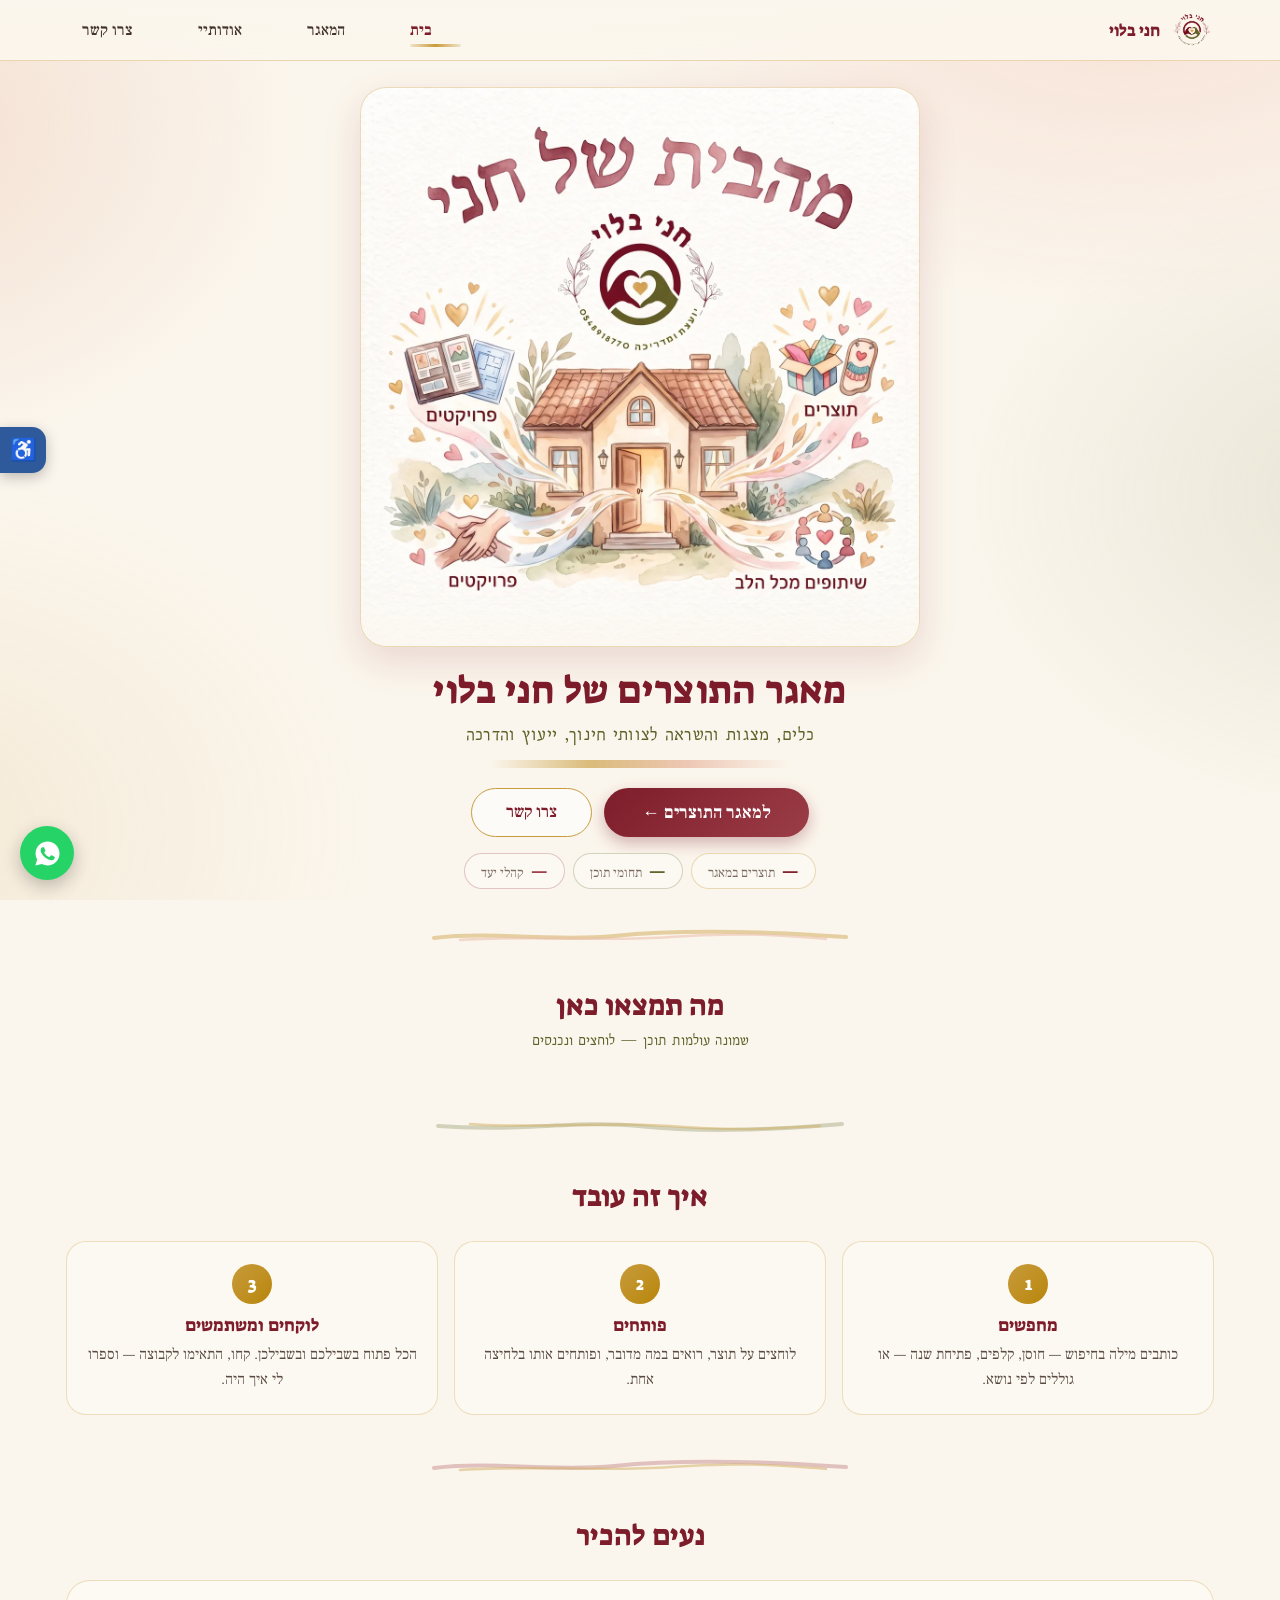
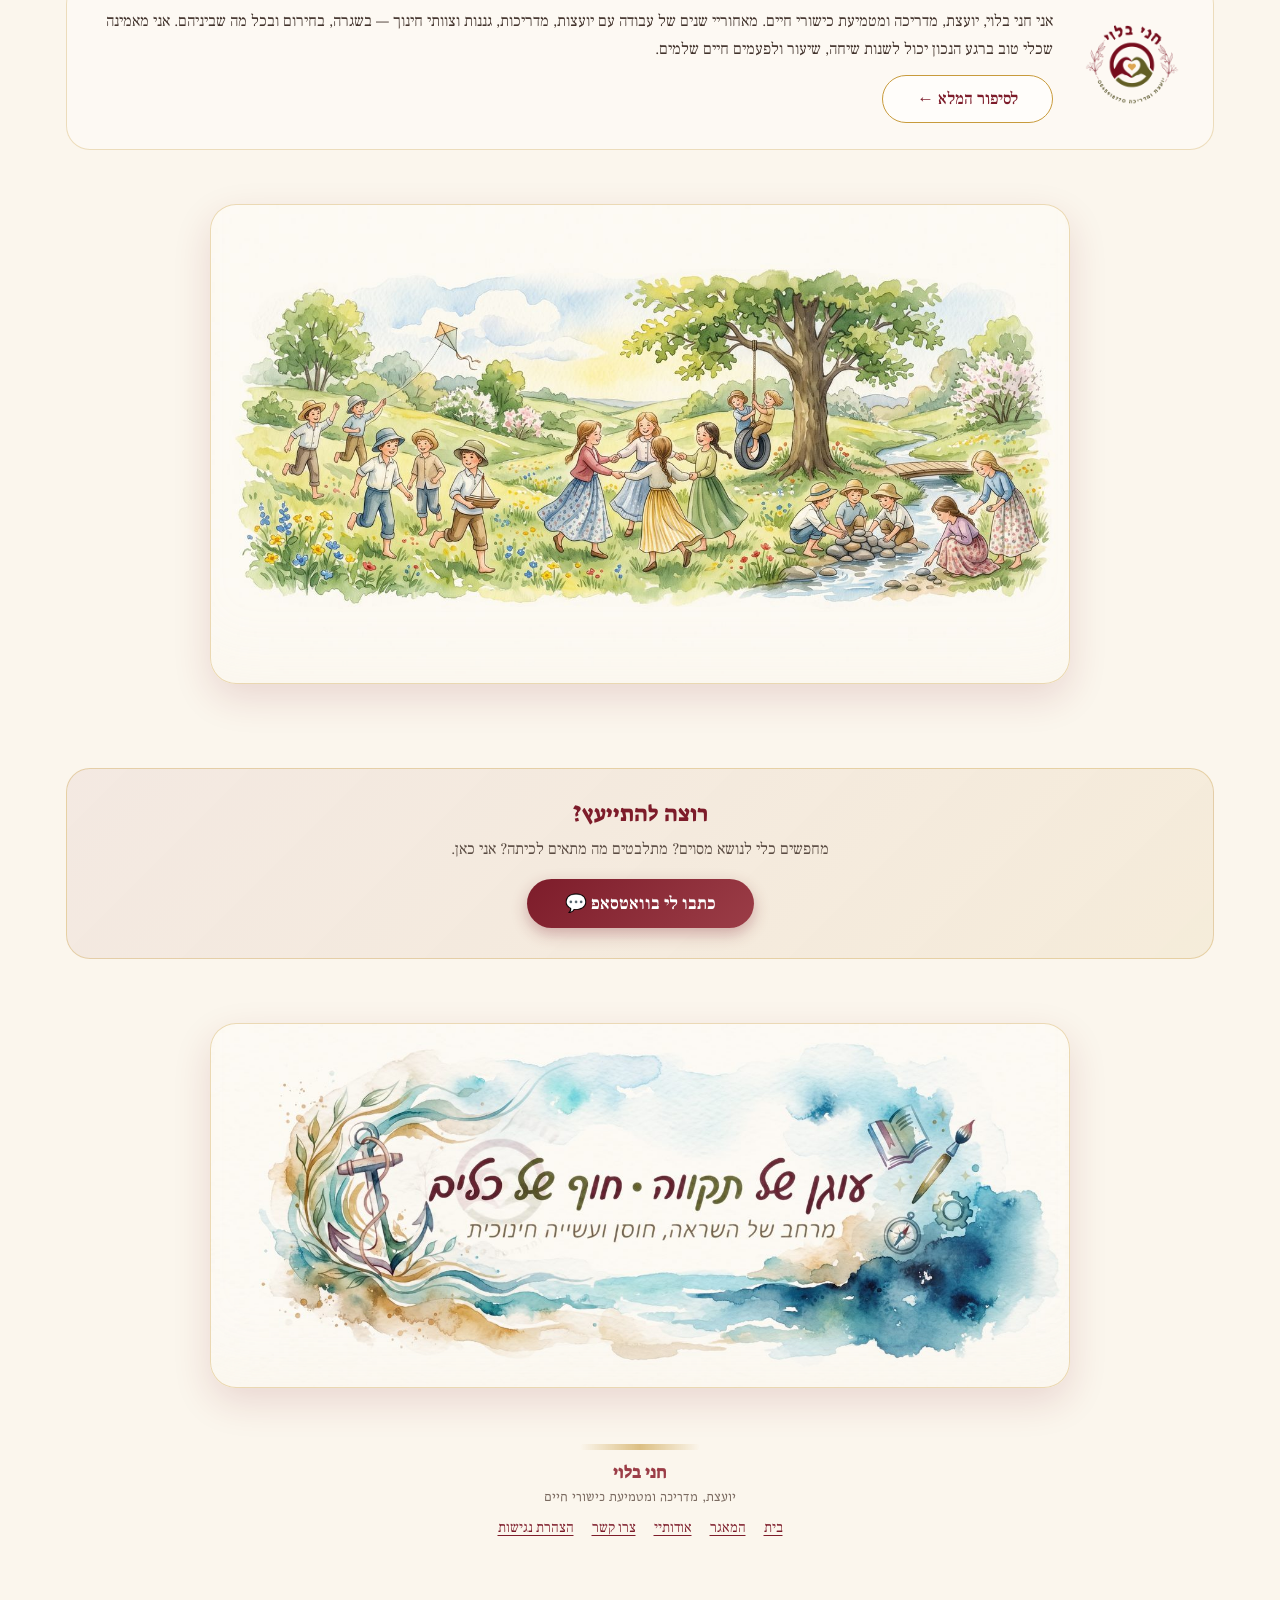
==== commit ea81b49b: "Add files via upload" ====
--- a/index.html
+++ b/index.html
@@ -4,13 +4,13 @@
 <meta charset="utf-8">
 <meta name="viewport" content="width=device-width, initial-scale=1">
 <title>חני בלוי — כלים, מצגות והשראה לצוותי חינוך</title>
-<meta name="description" content="הבית של מאות תוצרים ליועצות, מדריכות וצוותי חינוך: מערכי חוסן, כלים לחירום, כישורי חיים, פעילויות לחגים ועוד — פתוח, מחפשים ולוקחים.">
+<meta name="description" content="הבית של מאות תוצרים לצוותי חינוך, ייעוץ והדרכה: מערכי חוסן, כלים לחירום, כישורי חיים, פעילויות לחגים ועוד — פתוח, מחפשים ולוקחים.">
 <meta name="theme-color" content="#FBF6ED">
 
 <meta property="og:type" content="website">
 <meta property="og:title" content="חני בלוי — מאגר התוצרים">
-<meta property="og:description" content="כלים, מצגות והשראה ליועצות, מדריכות וצוותי חינוך.">
-<meta property="og:image" content="assets/hero-house.jpg">
+<meta property="og:description" content="כלים, מצגות והשראה לצוותי חינוך, ייעוץ והדרכה.">
+<meta property="og:image" content="https://hannibloy.github.io/maagar-tozarim/assets/img/banner-og.jpg">
 <meta property="og:locale" content="he_IL">
 
 <link rel="icon" href="assets/logo.png">
@@ -47,7 +47,7 @@
         </div>
 
         <h1 class="hero__title">מאגר התוצרים של חני בלוי</h1>
-        <div class="hero__sub">כלים, מצגות והשראה ליועצות, מדריכות וצוותי חינוך</div>
+        <div class="hero__sub">כלים, מצגות והשראה לצוותי חינוך, ייעוץ והדרכה</div>
         <div class="hero__rule"></div>
 
         <div class="home-hero__cta">
@@ -99,7 +99,7 @@
           <div class="step">
             <div class="step__num">3</div>
             <h3>לוקחים ומשתמשים</h3>
-            <p>הכל פתוח בשבילכן. קחו, התאימו לכיתה שלכן — ותספרו לי איך היה.</p>
+            <p>הכל פתוח בשבילכם ובשבילכן. קחו, התאימו לקבוצה — וספרו לי איך היה.</p>
           </div>
         </div>
       </section>
@@ -118,12 +118,32 @@
         </div>
       </section>
 
-      <!-- רוצות להתייעץ -->
+      <!-- איור רוחבי — הבאנר של חני -->
+      <section class="section" style="padding-bottom:0">
+        <div class="hero__art" style="max-width:860px">
+          <img src="assets/img/banner-children.jpg" alt="איור אקוורל: ילדים משחקים באחו פורח"
+               loading="lazy" decoding="async"
+               onerror="this.closest('section').remove()">
+          <div class="hero__frame"></div>
+        </div>
+      </section>
+
+      <!-- רוצה להתייעץ -->
       <section class="section">
         <div class="consult">
-          <h2>רוצות להתייעץ?</h2>
-          <p>מחפשת כלי לנושא מסוים? מתלבטת מה מתאים לכיתה שלך? אני כאן.</p>
+          <h2>רוצה להתייעץ?</h2>
+          <p>מחפשים כלי לנושא מסוים? מתלבטים מה מתאים לכיתה? אני כאן.</p>
           <a class="btn-primary" href="https://wa.me/972545918770?text=%D7%A9%D7%9C%D7%95%D7%9D%20%D7%97%D7%A0%D7%99%2C%20%D7%94%D7%92%D7%A2%D7%AA%D7%99%20%D7%9E%D7%94%D7%90%D7%AA%D7%A8%20%D7%95%D7%90%D7%A9%D7%9E%D7%97%20%D7%9C%D7%94%D7%AA%D7%99%D7%99%D7%A2%D7%A5" target="_blank" rel="noopener">כתבו לי בוואטסאפ 💬</a>
+        </div>
+      </section>
+
+      <!-- הבאנר הראשי — עוגן של תקווה, חוף של כלים -->
+      <section class="section" style="padding-bottom:0">
+        <div class="hero__art" style="max-width:860px">
+          <img src="assets/img/banner-main.jpg" alt="עוגן של תקווה · חוף של כלים — מרחב של השראה, חוסן ועשייה חינוכית"
+               loading="lazy" decoding="async"
+               onerror="this.closest('section').remove()">
+          <div class="hero__frame"></div>
         </div>
       </section>
 
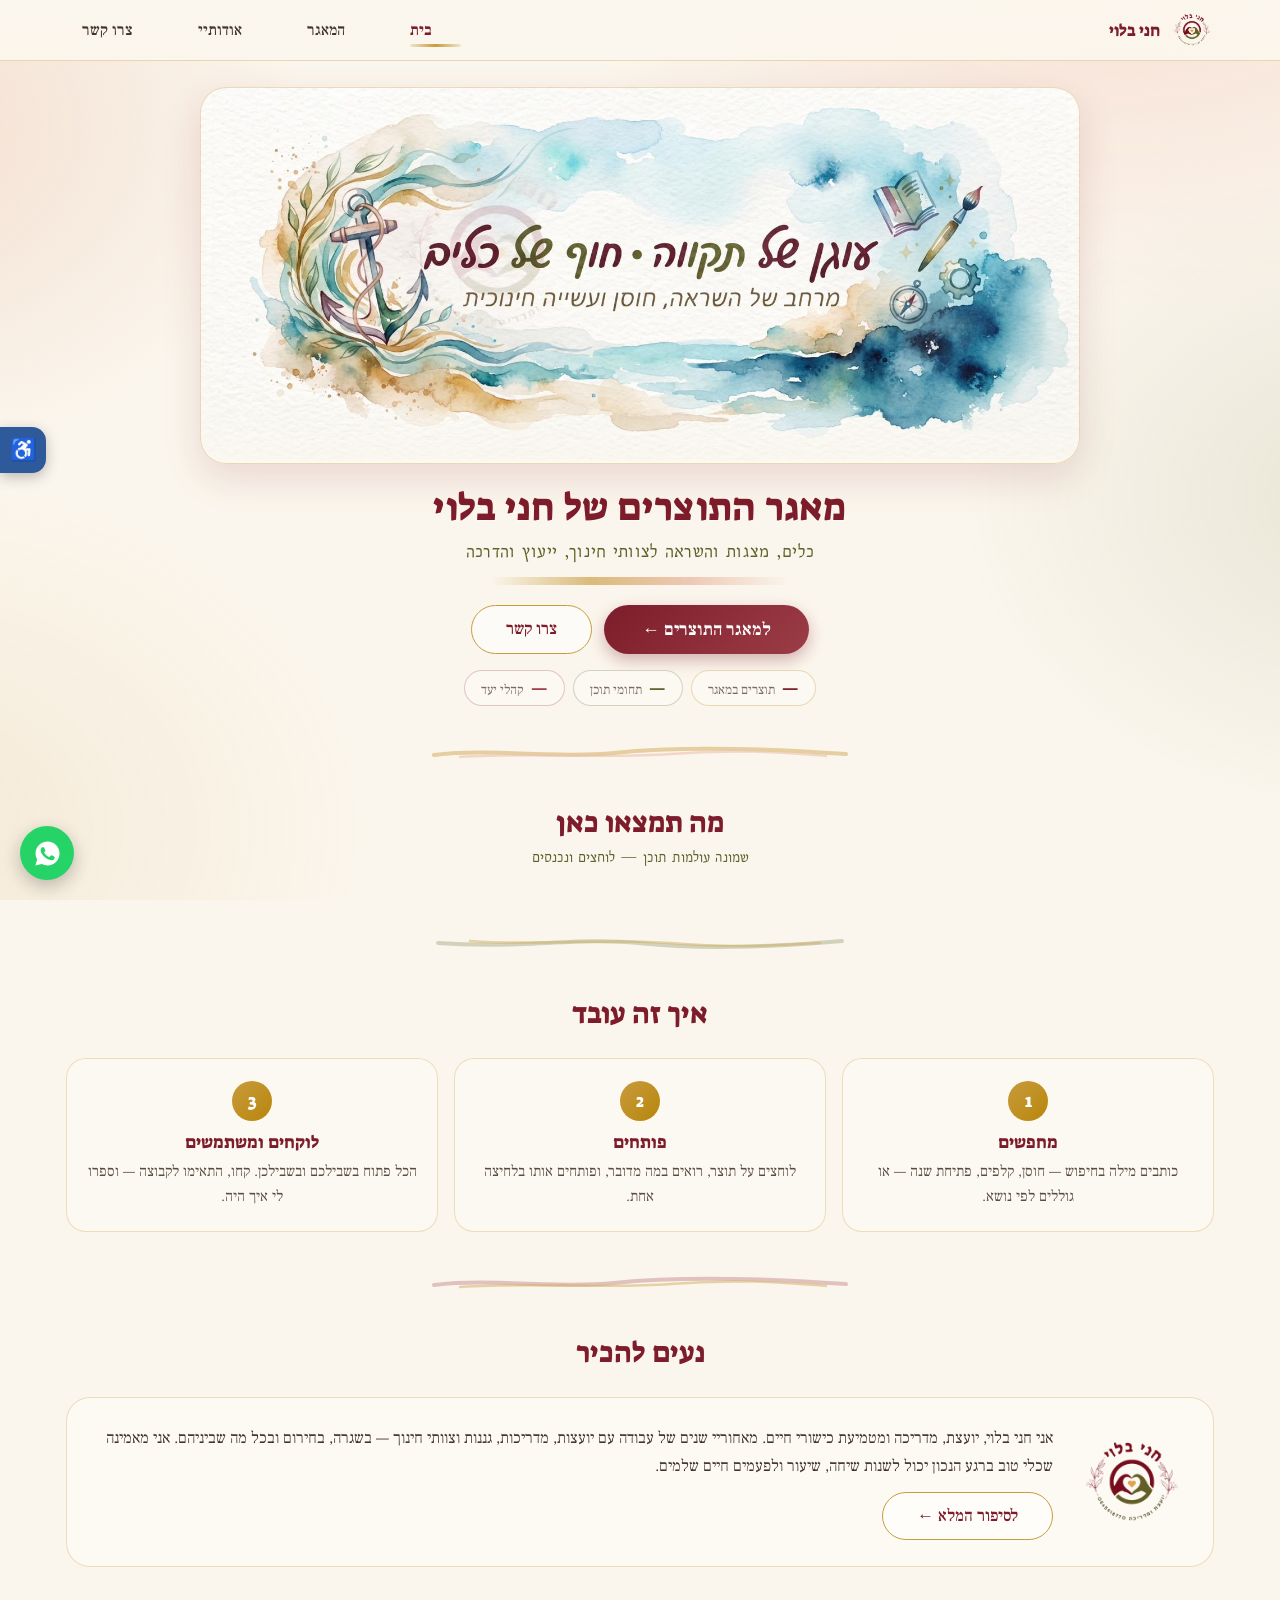
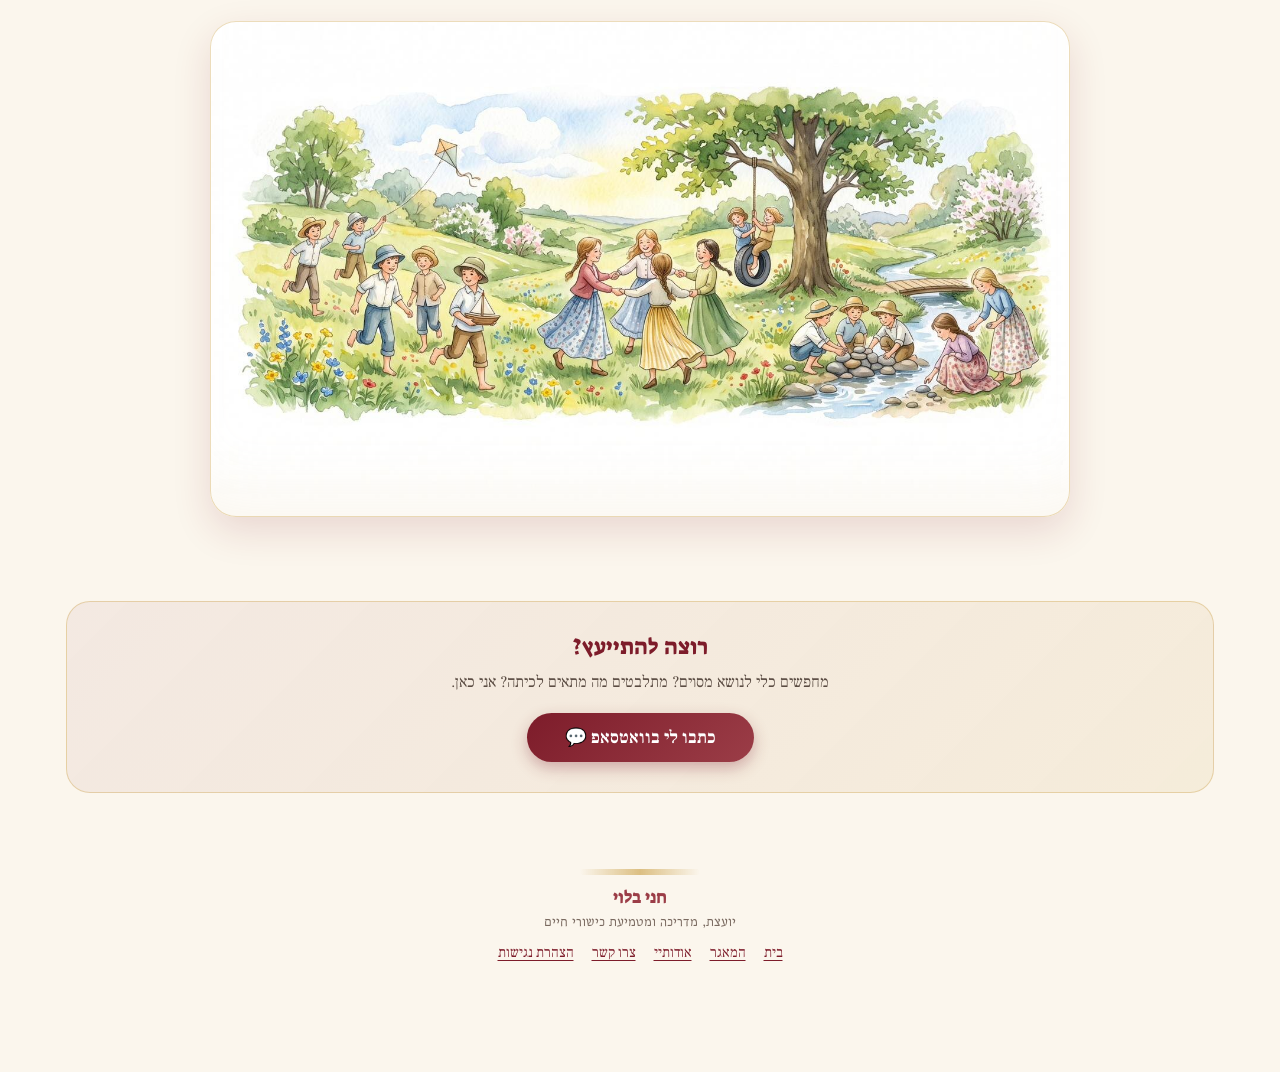
==== commit 4dee8131: "Add files via upload העלאת הבאנר למעלה" ====
--- a/index.html
+++ b/index.html
@@ -37,12 +37,9 @@
 
       <!-- הירו -->
       <section class="home-hero">
-        <div class="hero__art">
-          <picture>
-            <source srcset="assets/hero-house.webp" type="image/webp">
-            <img src="assets/hero-house.jpg" width="1200" height="1200" fetchpriority="high"
-                 alt="איור אקוורל: בית חם שממנו יוצאים פרויקטים, תוצרים ושיתופים מכל הלב — מהבית של חני בלוי">
-          </picture>
+        <div class="hero__art hero__art--banner">
+          <img src="assets/img/banner-main.jpg" width="1568" height="672" fetchpriority="high"
+               alt="עוגן של תקווה · חוף של כלים — מרחב של השראה, חוסן ועשייה חינוכית">
           <div class="hero__frame"></div>
         </div>
 
@@ -137,16 +134,6 @@
         </div>
       </section>
 
-      <!-- הבאנר הראשי — עוגן של תקווה, חוף של כלים -->
-      <section class="section" style="padding-bottom:0">
-        <div class="hero__art" style="max-width:860px">
-          <img src="assets/img/banner-main.jpg" alt="עוגן של תקווה · חוף של כלים — מרחב של השראה, חוסן ועשייה חינוכית"
-               loading="lazy" decoding="async"
-               onerror="this.closest('section').remove()">
-          <div class="hero__frame"></div>
-        </div>
-      </section>
-
     </main>
 
     <footer class="footer" id="site-footer"></footer>
--- a/assets/app.css
+++ b/assets/app.css
@@ -562,6 +562,30 @@
 .tile .ico { width: 46px; height: 46px; position: relative; z-index: 1; }
 .tile__name { font-weight: 700; font-size: .95rem; line-height: 1.3; position: relative; z-index: 1; }
 .tile__count { font-size: .8rem; color: #7A6A60; position: relative; z-index: 1; }
+
+/* ---------- הירו: הבאנר הרוחבי "עוגן של תקווה" ---------- */
+.hero__art--banner { max-width: 880px; }
+
+/* ---------- קוביות אשכולות עם איור אקוורל ---------- */
+.tiles { grid-template-columns: repeat(auto-fill, minmax(215px, 1fr)); }
+.tile--art { padding: 0 12px 16px; }
+.tile__artwrap {
+  display: block; width: calc(100% + 24px); margin: 0 -12px 4px;
+  aspect-ratio: 1512 / 812; overflow: hidden;
+  border-radius: 19px 19px 0 0; position: relative; z-index: 1;
+  background: #FBF6ED;
+}
+.tile__art {
+  width: 100%; height: 100%; object-fit: cover; display: block;
+  transition: transform .45s cubic-bezier(.2,.9,.3,1);
+}
+.tile:hover .tile__art { transform: scale(1.045); }
+.tile--art .ico { display: none; }
+.tile--art.tile--noart { padding: 20px 12px 16px; }
+.tile--art.tile--noart .ico { display: flex; }
+@media (max-width: 560px) {
+  .tiles { grid-template-columns: repeat(auto-fill, minmax(150px, 1fr)); }
+}
 
 /* סקשן "רלוונטי עכשיו" */
 .now-strip { margin-top: 24px; }
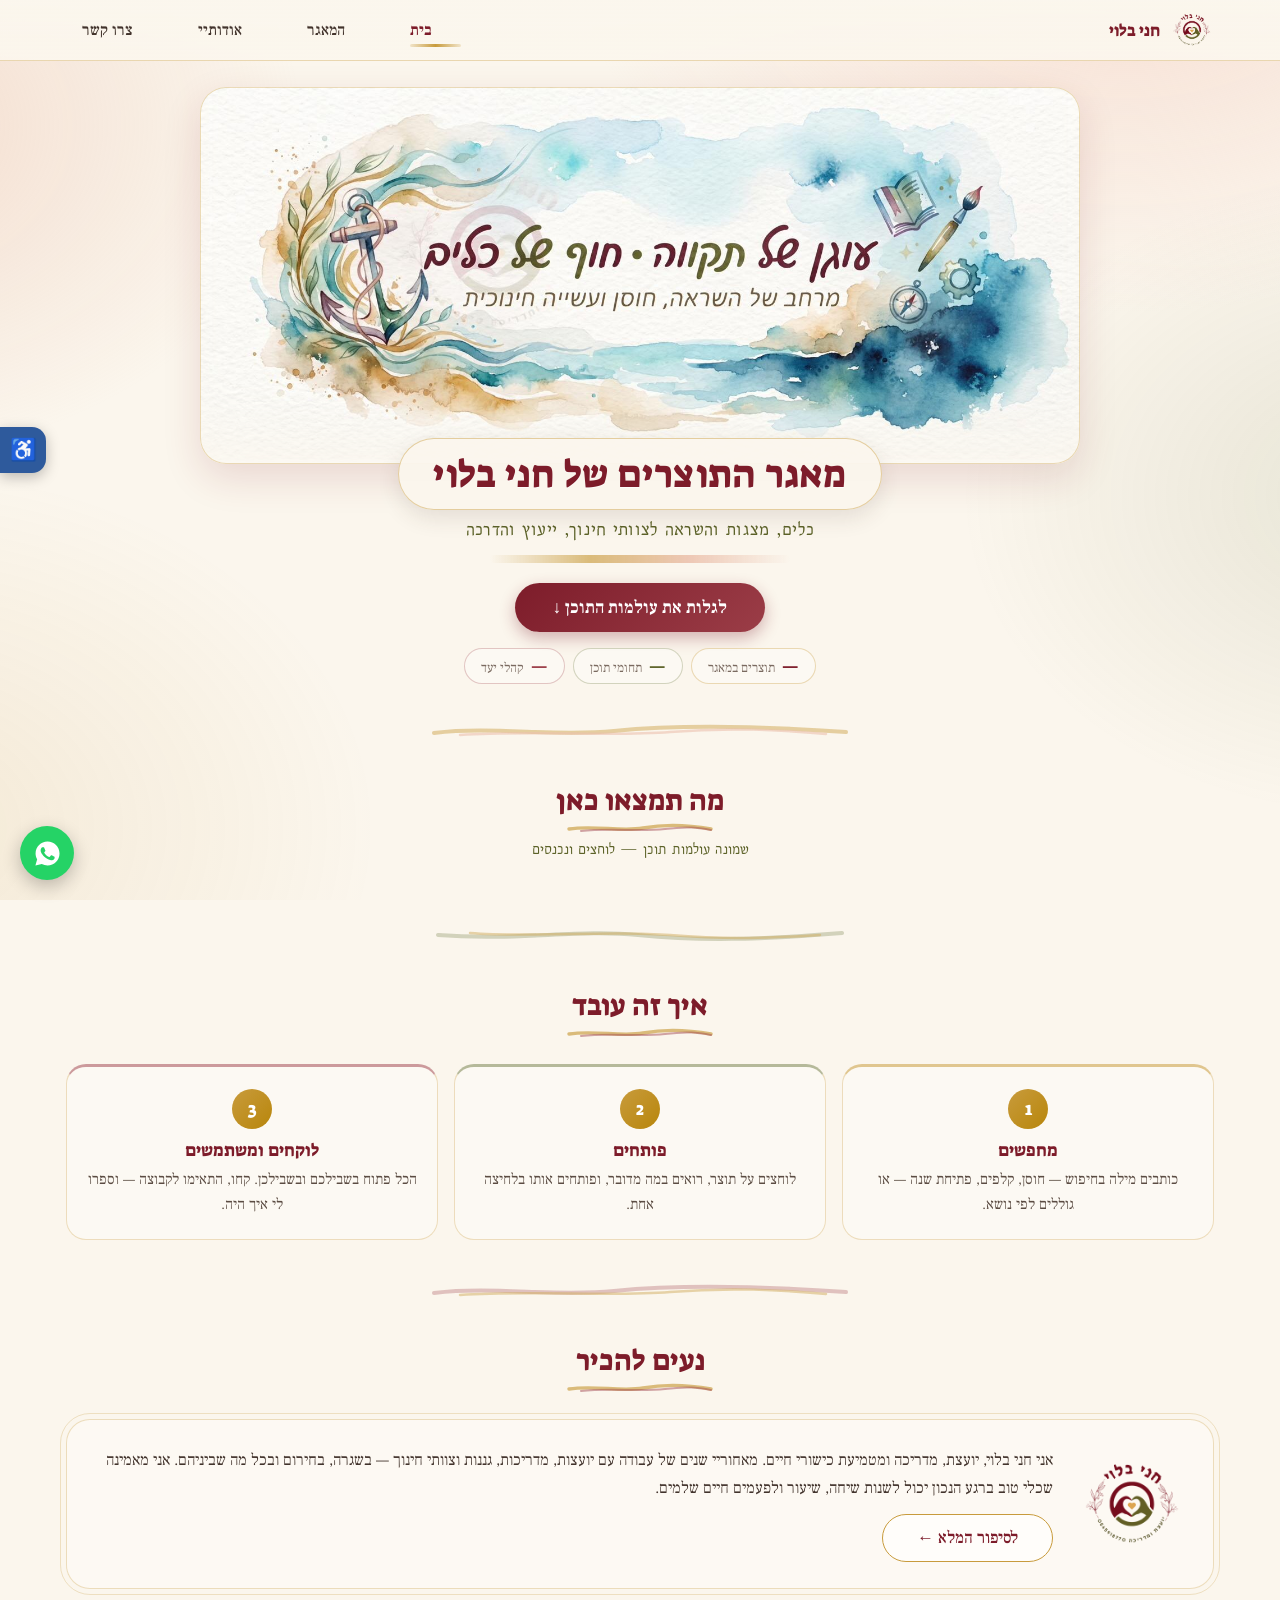
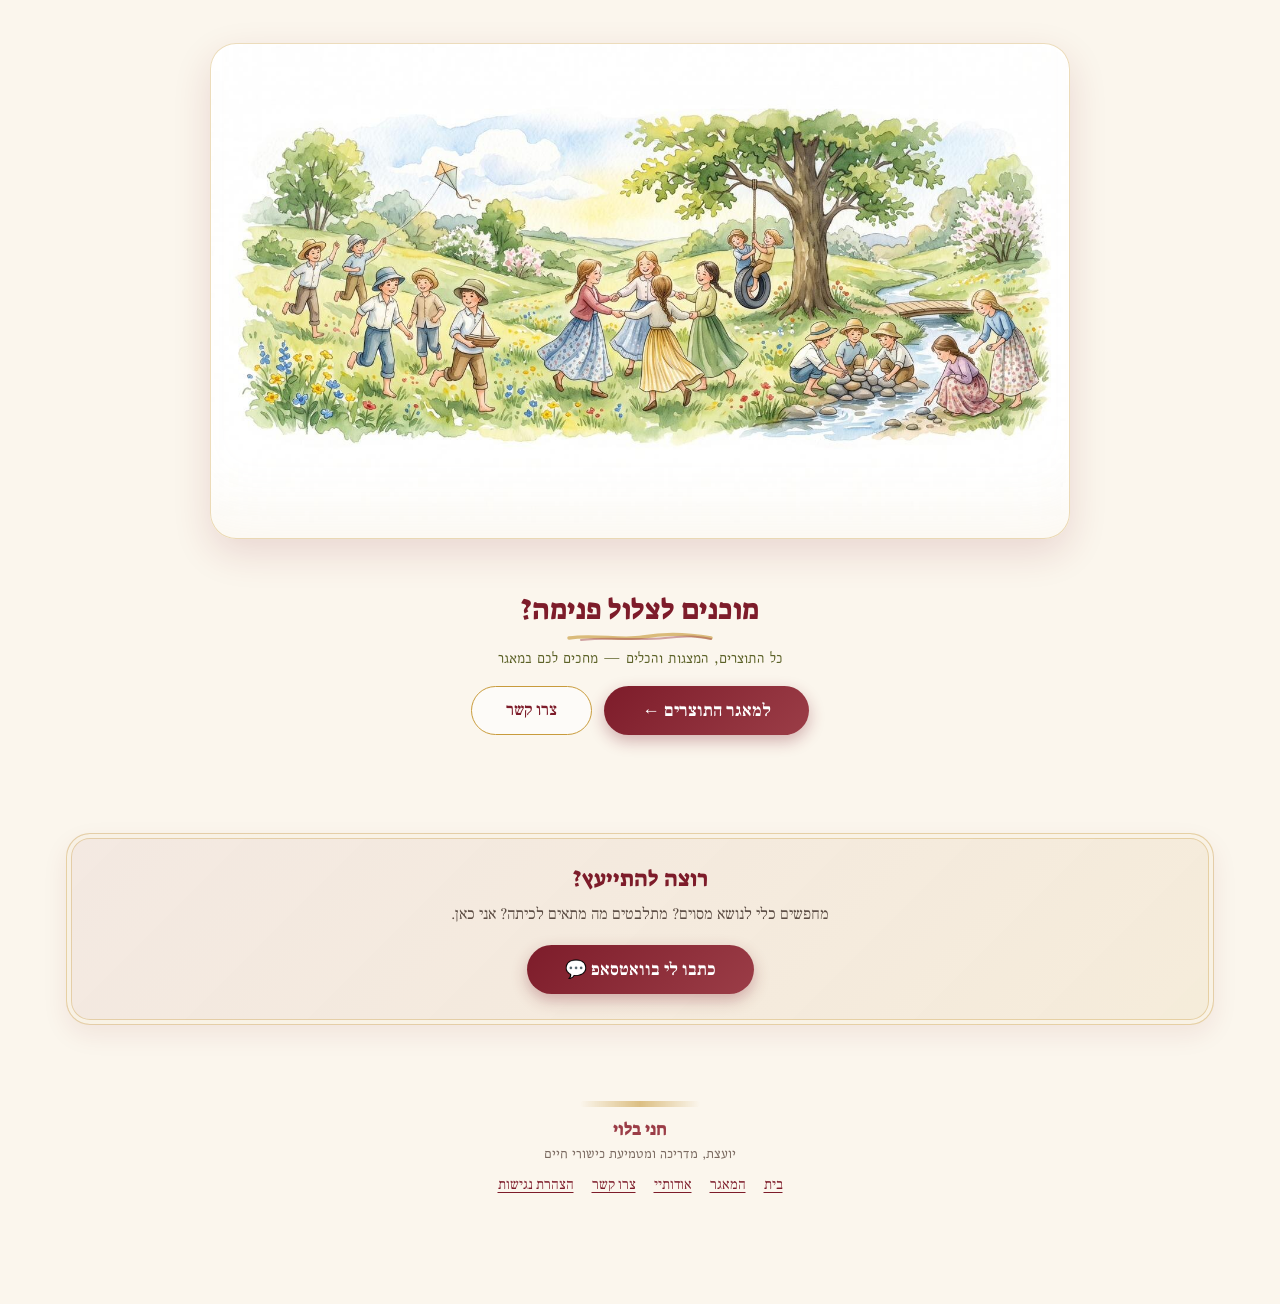
==== commit d1e6cf69: "שינוי מיקום באתר" ====
--- a/index.html
+++ b/index.html
@@ -48,8 +48,7 @@
         <div class="hero__rule"></div>
 
         <div class="home-hero__cta">
-          <a class="btn-primary" href="maagar.html">למאגר התוצרים ←</a>
-          <a class="btn-secondary" href="contact.html">צרו קשר</a>
+          <a class="btn-primary" href="#cluster-section">לגלות את עולמות התוכן ↓</a>
         </div>
 
         <div class="stats">
@@ -69,7 +68,7 @@
       </section>
 
       <!-- האשכולות -->
-      <section class="section">
+      <section class="section" id="cluster-section">
         <h2 class="section__title">מה תמצאו כאן</h2>
         <p class="section__sub">שמונה עולמות תוכן — לוחצים ונכנסים</p>
         <div class="tiles" id="cluster-tiles">
@@ -125,6 +124,18 @@
         </div>
       </section>
 
+      <!-- הזמנה למאגר — הסיום, אחרי שראו את כל הדף -->
+      <section class="section">
+        <div class="enter-cta">
+          <h2 class="section__title">מוכנים לצלול פנימה?</h2>
+          <p class="section__sub">כל התוצרים, המצגות והכלים — מחכים לכם במאגר</p>
+          <div class="home-hero__cta">
+            <a class="btn-primary" href="maagar.html">למאגר התוצרים ←</a>
+            <a class="btn-secondary" href="contact.html">צרו קשר</a>
+          </div>
+        </div>
+      </section>
+
       <!-- רוצה להתייעץ -->
       <section class="section">
         <div class="consult">
--- a/assets/app.css
+++ b/assets/app.css
@@ -796,3 +796,66 @@
 html.a11y-contrast .card__label, html.a11y-contrast .modal__label,
 html.a11y-contrast .card__body, html.a11y-contrast .contact-link small,
 html.a11y-contrast .form-note, html.a11y-contrast .step__num { color: #FFF6E8 !important; }
+
+/* ================================================================
+   ליטוש המסגרת — חתימה ויזואלית עקבית לכל השלד
+   ================================================================ */
+
+/* --- מצגת חיה בחלון התוצר: נטענת מעל תמונת השקף, נכנסת ברכות --- */
+.modal__embed {
+  position: absolute; inset: 0; width: 100%; height: 100%;
+  border: 0; z-index: 3; background: transparent;
+  opacity: 0; transition: opacity .6s ease .15s;
+}
+.modal__embed.is-live { opacity: 1; }
+
+/* --- כותרת ההירו: תווית נייר שיושבת על שולי הבאנר --- */
+.home-hero .hero__title {
+  display: inline-block; position: relative; z-index: 2;
+  margin-top: -26px; padding: 10px 34px; border-radius: 44px;
+  background: rgba(251,246,237,.94);
+  border: 1px solid rgba(200,155,60,.45);
+  box-shadow: 0 8px 22px rgba(66,51,44,.12);
+}
+@media (max-width: 560px) { .home-hero .hero__title { margin-top: -16px; padding: 8px 20px; } }
+
+/* --- חתימת מכחול אחידה מתחת לכל כותרת סקשן --- */
+.section__title { position: relative; padding-bottom: 14px; }
+.section__title::after {
+  content: ""; position: absolute; right: 50%; bottom: 0;
+  transform: translateX(50%);
+  width: 150px; height: 10px;
+  background: url('data:image/svg+xml;utf8,<svg xmlns="http://www.w3.org/2000/svg" viewBox="0 0 150 10"><path d="M4 6c26-4 52 3 74-1s46-3 68 1" fill="none" stroke="%23C89B3C" stroke-width="3.4" stroke-linecap="round" opacity=".65"/><path d="M16 8c30-3 60 1 84-2s34-1 46 1" fill="none" stroke="%239B3D47" stroke-width="2" stroke-linecap="round" opacity=".45"/></svg>') center/contain no-repeat;
+}
+
+/* --- שלושת הצעדים: מסגרת צבע עדינה לכל צעד ותנועת ריחוף --- */
+.step { transition: transform .3s ease, box-shadow .3s ease; border-top: 3px solid rgba(200,155,60,.55); }
+.steps .step:nth-child(2) { border-top-color: rgba(122,132,80,.55); }
+.steps .step:nth-child(3) { border-top-color: rgba(155,61,71,.5); }
+.step:hover { transform: translateY(-4px); box-shadow: 0 12px 26px rgba(66,51,44,.12); }
+
+/* --- "נעים להכיר": מסגרת כפולה כמו הדפס ממוסגר --- */
+.meet { outline: 1px solid rgba(200,155,60,.25); outline-offset: 5px; }
+
+/* --- רצועת הייעוץ: עומק ומסגרת זהב כפולה --- */
+.consult {
+  box-shadow: inset 0 0 0 4px rgba(251,246,237,.9), inset 0 0 0 5px rgba(200,155,60,.35),
+              0 10px 26px rgba(125,28,42,.08);
+}
+
+/* --- קוביות האשכולות: קו זהב דק מתחת לאיור, ושם שמתחמם במגע --- */
+.tile__artwrap { border-bottom: 1px solid rgba(200,155,60,.35); }
+.tile__name { transition: color .25s ease; }
+.tile:hover .tile__name { color: #7D1C2A; }
+
+/* --- כרטיסי תוצרים: קצה זהב עדין בריחוף, לתחושת נייר אמנות --- */
+.card:hover { outline: 1px solid rgba(200,155,60,.45); outline-offset: -1px; }
+
+/* --- מסע הגלילה: גלילה חלקה לעוגן האשכולות, וכפתור מאגר אחרי הקוביות --- */
+html { scroll-behavior: smooth; }
+#cluster-section { scroll-margin-top: 84px; }
+.section__cta { text-align: center; margin-top: 26px; }
+
+/* --- הזמנה למאגר בסוף הדף --- */
+.enter-cta { text-align: center; padding: 8px 0 4px; }
+.enter-cta .home-hero__cta { margin-top: 18px; }
